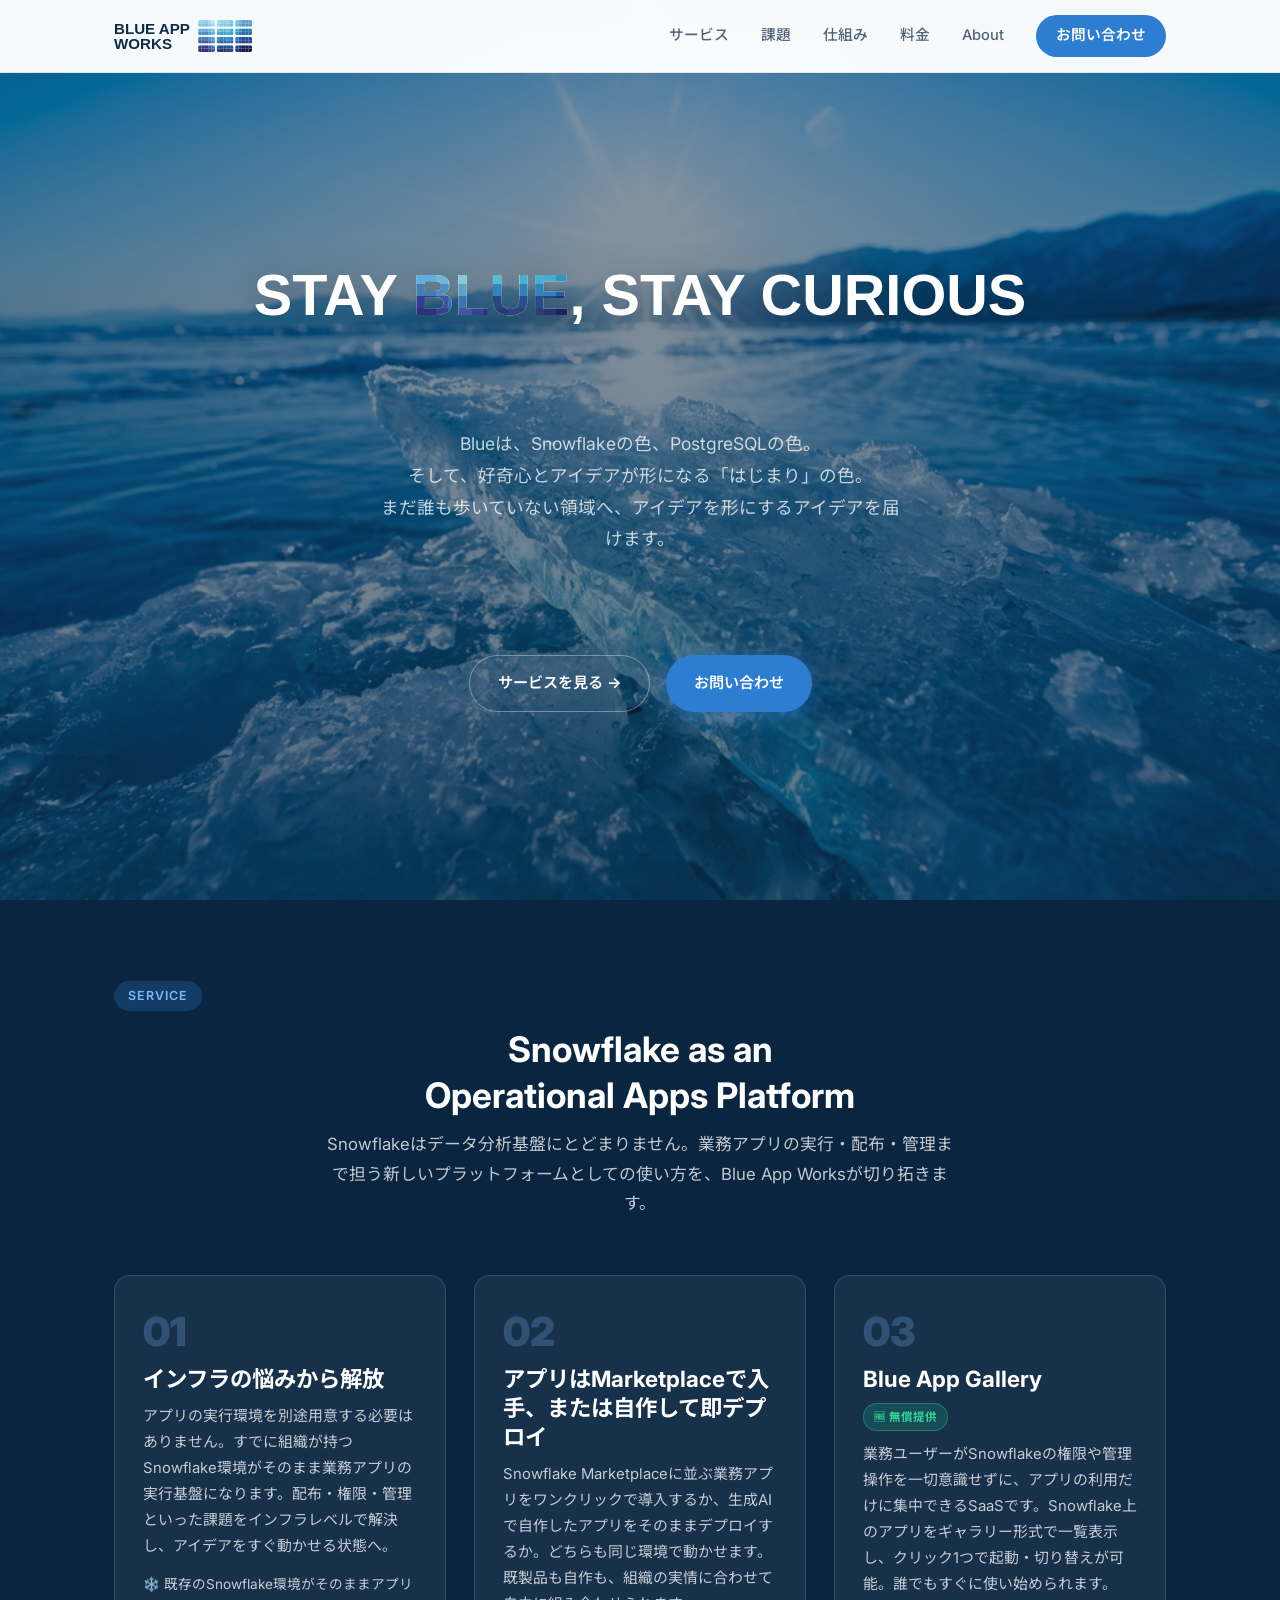
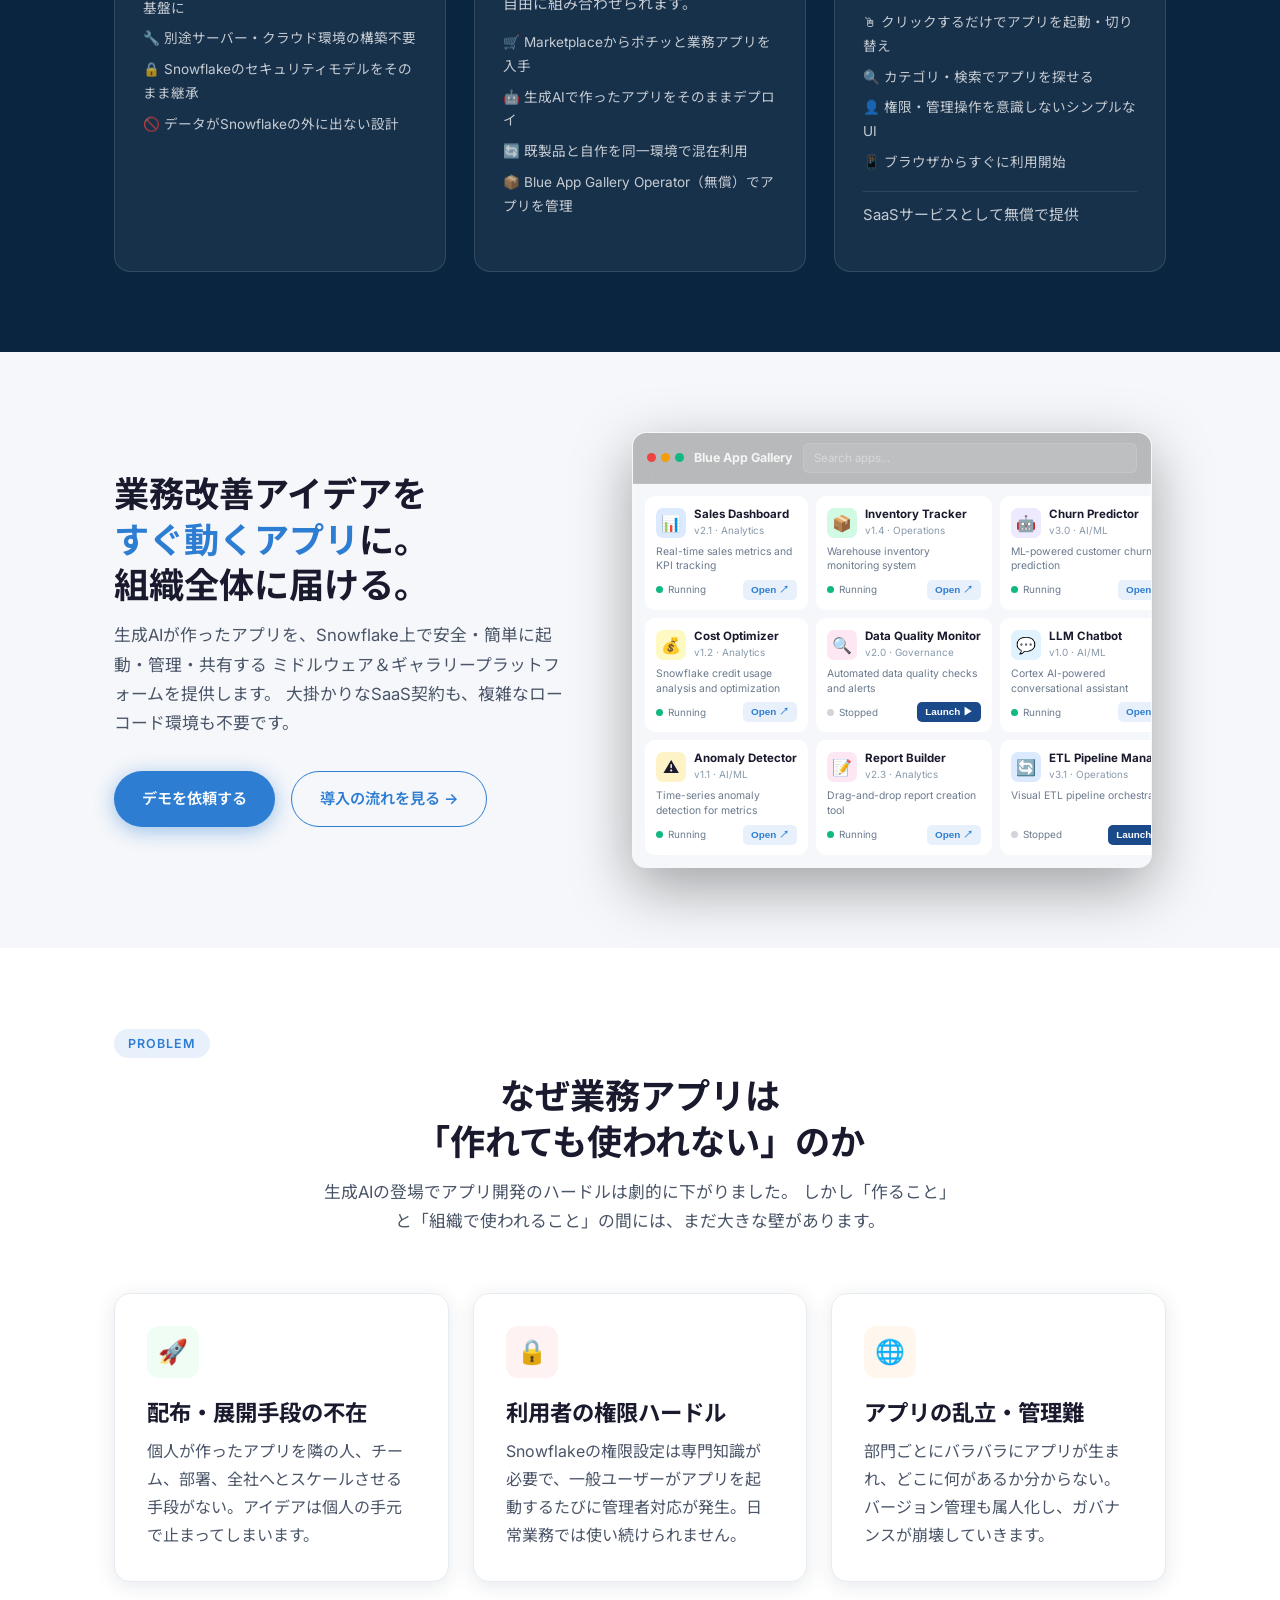
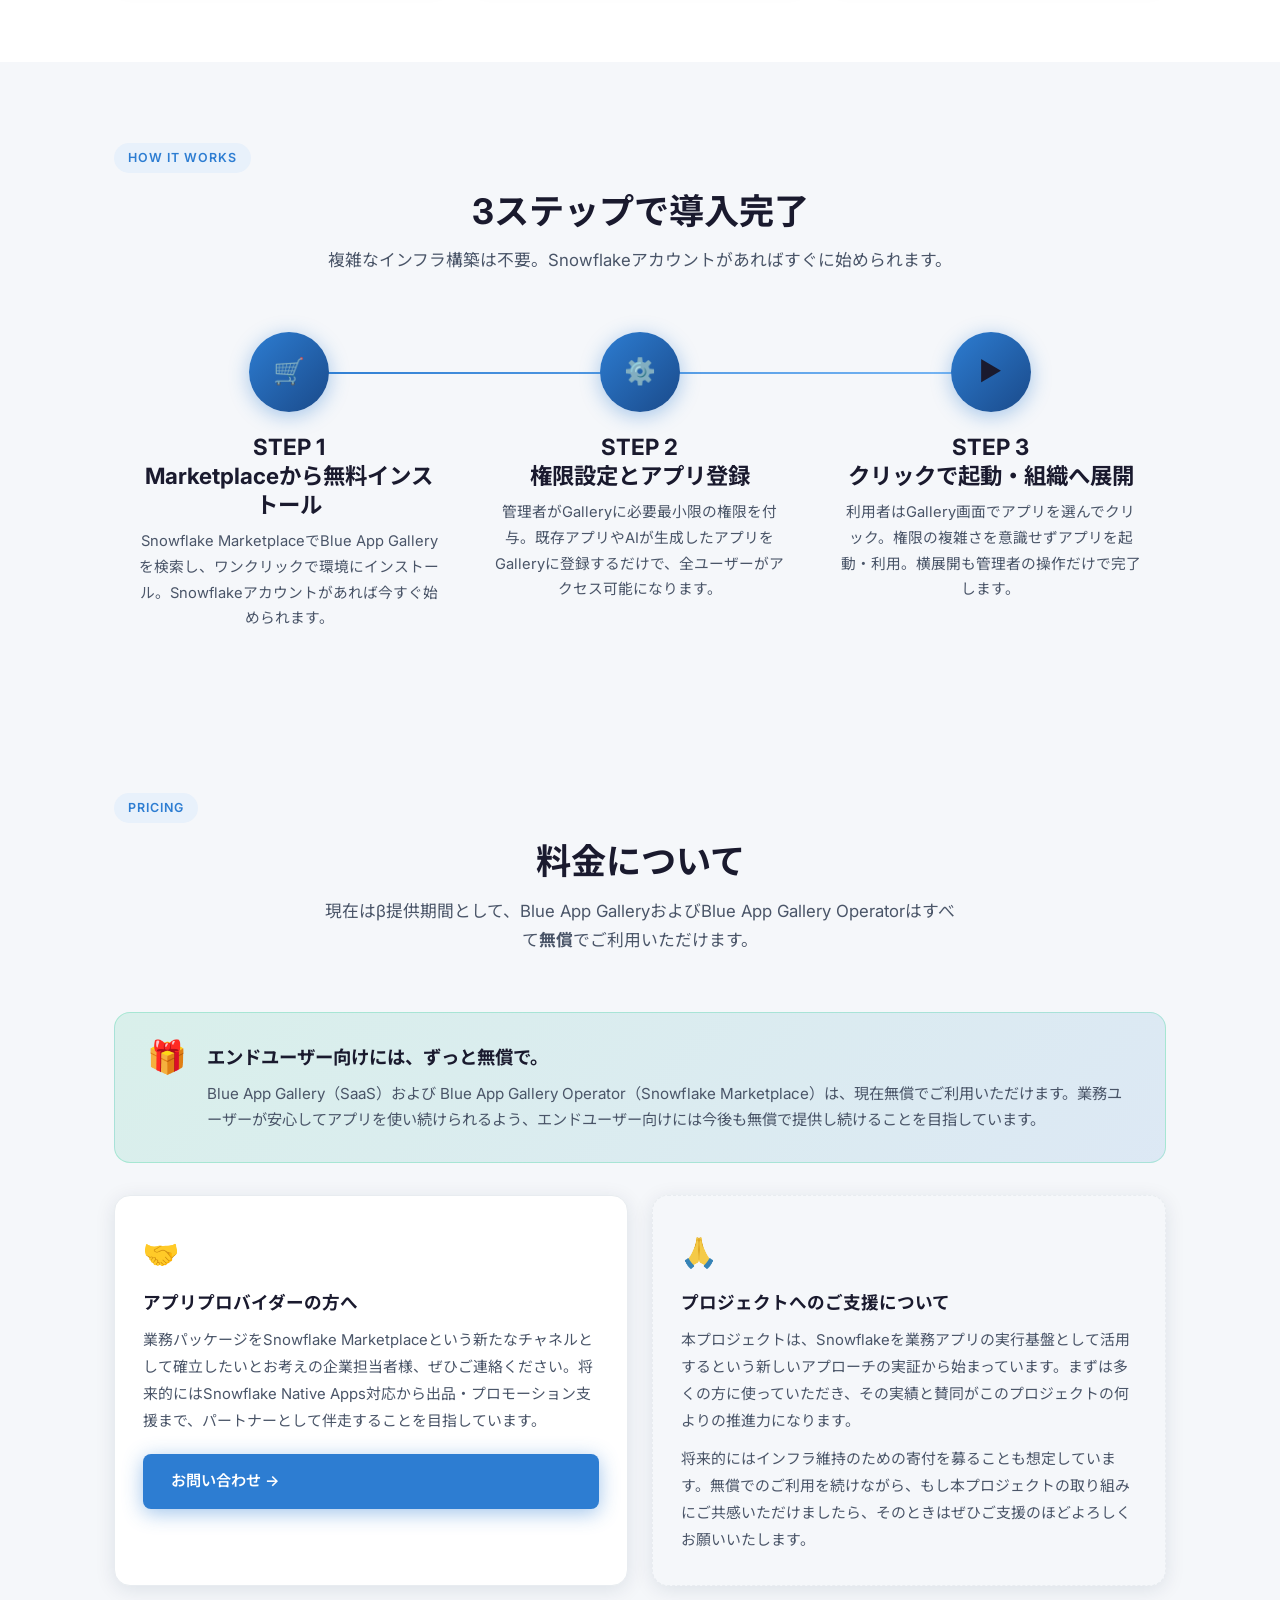
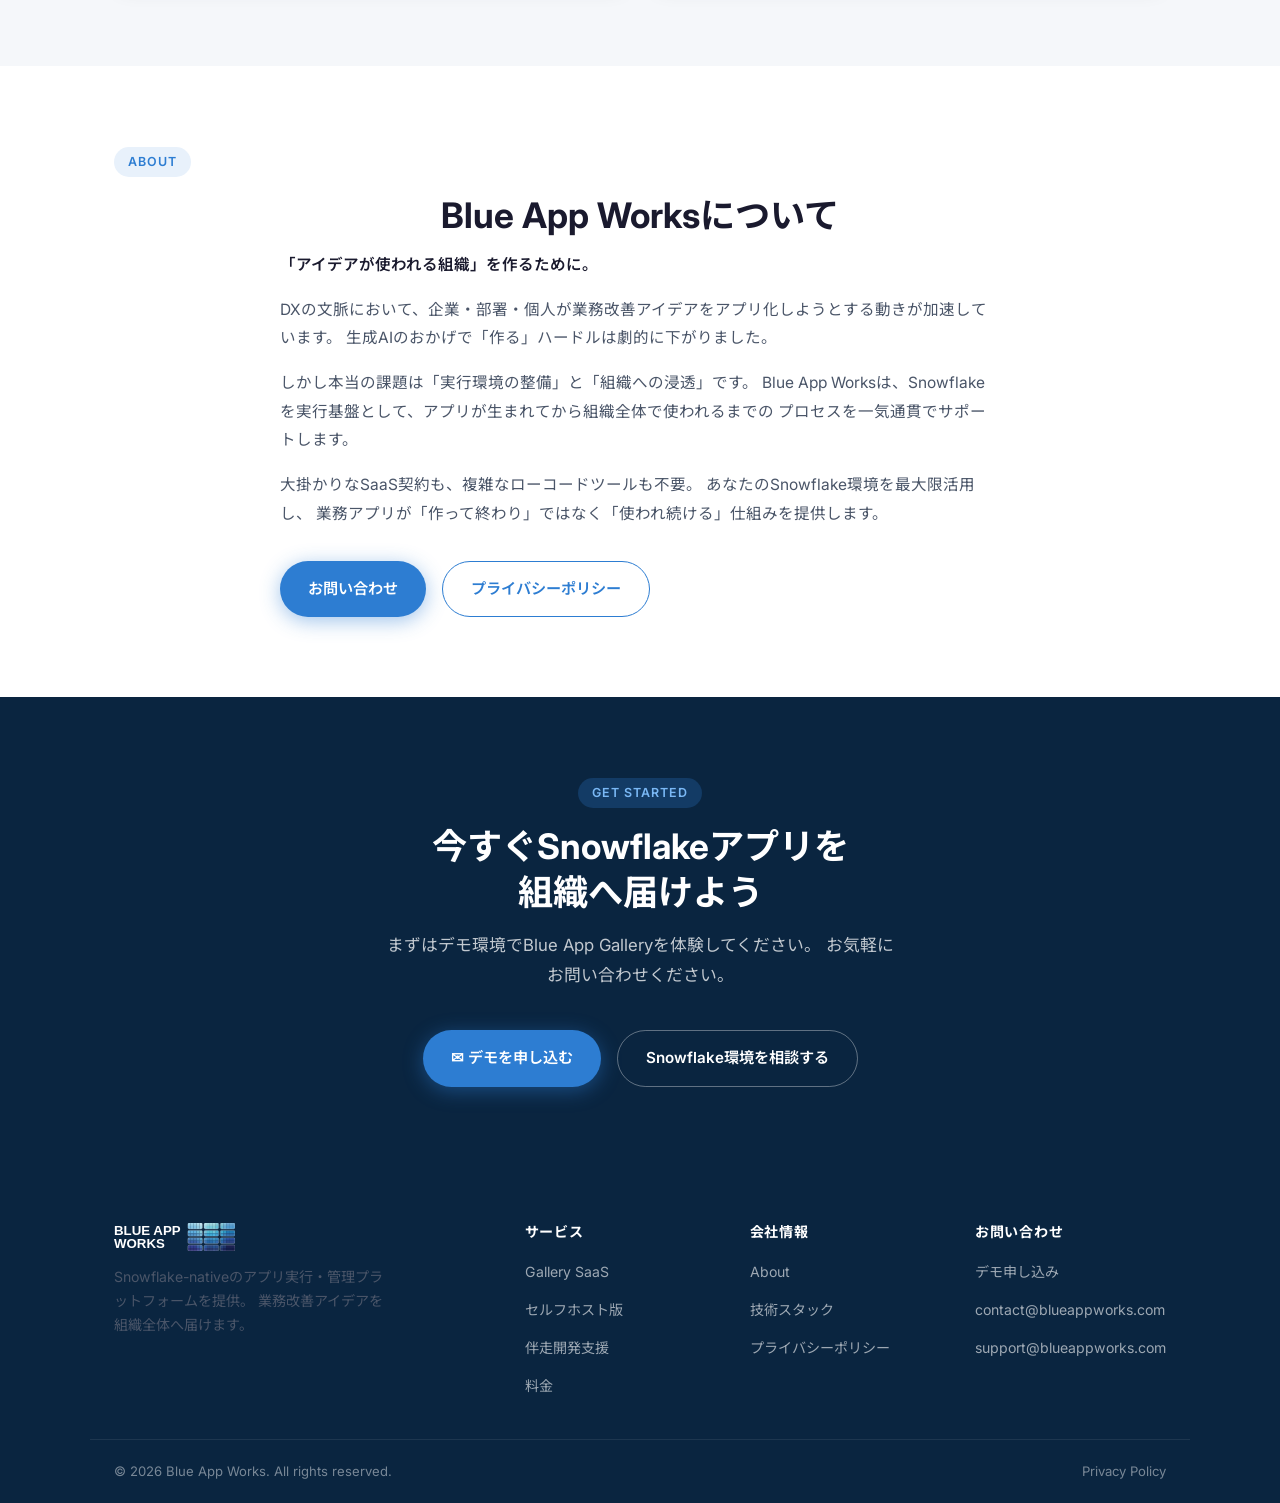
==== index.html @ 48728ff1 "Update hero description copy Co-Authored-By: Claude Opus 4.6 (1M context) <noreply@anthropic.com>" ====
<!DOCTYPE html>
<html lang="ja">
<head>
  <meta charset="UTF-8" />
  <meta name="viewport" content="width=device-width, initial-scale=1.0" />
  <title>Blue App Works</title>
  <meta name="description" content="Blue App Works provides middleware and gallery solutions for Snowflake-native business applications — turning workflow ideas into running apps at any organizational scale." />
  <link rel="preconnect" href="https://fonts.googleapis.com" />
  <link rel="preconnect" href="https://fonts.gstatic.com" crossorigin />
  <link href="https://fonts.googleapis.com/css2?family=Inter:wght@300;400;500;600;700;800;900&family=Noto+Sans+JP:wght@400;500;700&display=swap" rel="stylesheet" />
  <link rel="stylesheet" href="css/style.css" />
  <link rel="icon" href="images/icon.svg" type="image/svg+xml" />
</head>
<body>

<!-- ========== HEADER ========== -->
<header id="site-header">
  <div class="nav-inner">
    <a href="index.html" class="nav-logo">
      <img src="images/logo.svg" alt="Blue App Works" class="nav-logo-img" />
    </a>
    <nav class="nav-links" id="nav-links">
      <a href="#service">サービス</a>
      <a href="#problem">課題</a>
      <a href="#how">仕組み</a>
      <a href="#pricing">料金</a>
      <a href="#about">About</a>
      <a href="contact.html" class="nav-cta">お問い合わせ</a>
    </nav>
    <div class="hamburger" id="hamburger" aria-label="メニュー" role="button" tabindex="0">
      <span></span><span></span><span></span>
    </div>
  </div>
</header>

<!-- ========== HERO ========== -->
<section class="hero" id="top">
  <div class="hero-bg"></div>
  <div class="hero-inner hero-inner--brand">
    <img src="images/stayblue-staycurious-white.svg" alt="Stay Blue, Stay Curious" class="hero-catchphrase" />
    <p class="hero-desc hero-desc--brand">
      Blueは、Snowflakeの色、PostgreSQLの色。<br>
      そして、好奇心とアイデアが形になる「はじまり」の色。<br>
      まだ誰も歩いていない領域へ、アイデアを形にするアイデアを届けます。
    </p>
    <div class="hero-actions" style="justify-content:center">
      <a href="#service" class="btn btn-outline">
        サービスを見る →
      </a>
      <a href="contact.html" class="btn btn-primary">
        お問い合わせ
      </a>
    </div>
  </div>
</section>

<!-- ========== SERVICE ========== -->
<section class="section section-dark" id="service">
  <div class="container">
    <div class="badge">Service</div>
    <h2 class="section-title" style="color:#fff">Snowflake as an<br>Operational Apps Platform</h2>
    <p class="section-sub">
      Snowflakeはデータ分析基盤にとどまりません。業務アプリの実行・配布・管理まで担う新しいプラットフォームとしての使い方を、Blue App Worksが切り拓きます。
    </p>
    <div class="solution-grid">
      <!-- 01 Infrastructure -->
      <div class="solution-card">
        <div class="solution-num">01</div>
        <h3>インフラの悩みから解放</h3>
        <p style="margin-bottom:14px">
          アプリの実行環境を別途用意する必要はありません。すでに組織が持つSnowflake環境がそのまま業務アプリの実行基盤になります。配布・権限・管理といった課題をインフラレベルで解決し、アイデアをすぐ動かせる状態へ。
        </p>
        <ul class="sol-list">
          <li>❄️ 既存のSnowflake環境がそのままアプリ基盤に</li>
          <li>🔧 別途サーバー・クラウド環境の構築不要</li>
          <li>🔒 Snowflakeのセキュリティモデルをそのまま継承</li>
          <li>🚫 データがSnowflakeの外に出ない設計</li>
        </ul>
      </div>
      <!-- 02 Marketplace -->
      <div class="solution-card">
        <div class="solution-num">02</div>
        <h3>アプリはMarketplaceで入手、または自作して即デプロイ</h3>
        <p style="margin-bottom:14px">
          Snowflake Marketplaceに並ぶ業務アプリをワンクリックで導入するか、生成AIで自作したアプリをそのままデプロイするか。どちらも同じ環境で動かせます。既製品も自作も、組織の実情に合わせて自由に組み合わせられます。
        </p>
        <ul class="sol-list">
          <li>🛒 Marketplaceからポチッと業務アプリを入手</li>
          <li>🤖 生成AIで作ったアプリをそのままデプロイ</li>
          <li>🔄 既製品と自作を同一環境で混在利用</li>
          <li>📦 Blue App Gallery Operator（無償）でアプリを管理</li>
        </ul>
      </div>
      <!-- 03 Gallery -->
      <div class="solution-card">
        <div class="solution-num">03</div>
        <h3>Blue App Gallery</h3>
        <p style="margin-bottom:14px">
          <span class="sol-free-badge">🆓 無償提供</span><br>業務ユーザーがSnowflakeの権限や管理操作を一切意識せずに、アプリの利用だけに集中できるSaaSです。Snowflake上のアプリをギャラリー形式で一覧表示し、クリック1つで起動・切り替えが可能。誰でもすぐに使い始められます。
        </p>
        <ul class="sol-list">
          <li>🖱 クリックするだけでアプリを起動・切り替え</li>
          <li>🔍 カテゴリ・検索でアプリを探せる</li>
          <li>👤 権限・管理操作を意識しないシンプルなUI</li>
          <li>📱 ブラウザからすぐに利用開始</li>
        </ul>
        <p class="sol-price">SaaSサービスとして無償で提供</p>
      </div>
    </div>
  </div>
</section>

<!-- ========== GALLERY SHOWCASE ========== -->
<section class="section section-alt" id="gallery-showcase">
  <div class="container">
    <div class="showcase-inner">
      <div class="showcase-text">
        <h2 class="section-title" style="text-align:left">
          <span class="hero-line">業務改善アイデアを</span>
          <span class="hero-line"><span style="color:var(--blue-accent)">すぐ動くアプリ</span>に。</span>
          <span class="hero-line">組織全体に届ける。</span>
        </h2>
        <p class="section-sub" style="text-align:left;margin:0 0 32px">
          生成AIが作ったアプリを、Snowflake上で安全・簡単に起動・管理・共有する
          ミドルウェア＆ギャラリープラットフォームを提供します。
          大掛かりなSaaS契約も、複雑なローコード環境も不要です。
        </p>
        <div class="hero-actions">
          <a href="contact.html" class="btn btn-primary">
            デモを依頼する
          </a>
          <a href="#how" class="btn btn-outline" style="color:var(--blue-accent);border-color:var(--blue-accent)">
            導入の流れを見る →
          </a>
        </div>
      </div>
      <div class="showcase-visual">
        <div class="gallery-mockup">
          <div class="gallery-mockup-bar">
            <div class="gmb-dots">
              <span style="background:#ef4444"></span>
              <span style="background:#f59e0b"></span>
              <span style="background:#10b981"></span>
            </div>
            <div class="gmb-title">Blue App Gallery</div>
            <div class="gmb-search">Search apps...</div>
          </div>
          <div class="gallery-grid">
            <div class="gc" data-status="running">
              <div class="gc-header"><div class="gc-icon" style="background:#dbeafe">📊</div><div class="gc-meta"><div class="gc-name">Sales Dashboard</div><div class="gc-ver">v2.1 · Analytics</div></div></div>
              <div class="gc-desc">Real-time sales metrics and KPI tracking</div>
              <div class="gc-footer"><span class="gc-dot running"></span><span class="gc-status">Running</span><button class="gc-btn open">Open ↗</button></div>
            </div>
            <div class="gc" data-status="running">
              <div class="gc-header"><div class="gc-icon" style="background:#d1fae5">📦</div><div class="gc-meta"><div class="gc-name">Inventory Tracker</div><div class="gc-ver">v1.4 · Operations</div></div></div>
              <div class="gc-desc">Warehouse inventory monitoring system</div>
              <div class="gc-footer"><span class="gc-dot running"></span><span class="gc-status">Running</span><button class="gc-btn open">Open ↗</button></div>
            </div>
            <div class="gc" data-status="running">
              <div class="gc-header"><div class="gc-icon" style="background:#ede9fe">🤖</div><div class="gc-meta"><div class="gc-name">Churn Predictor</div><div class="gc-ver">v3.0 · AI/ML</div></div></div>
              <div class="gc-desc">ML-powered customer churn prediction</div>
              <div class="gc-footer"><span class="gc-dot running"></span><span class="gc-status">Running</span><button class="gc-btn open">Open ↗</button></div>
            </div>
            <div class="gc" data-status="running">
              <div class="gc-header"><div class="gc-icon" style="background:#fef9c3">💰</div><div class="gc-meta"><div class="gc-name">Cost Optimizer</div><div class="gc-ver">v1.2 · Analytics</div></div></div>
              <div class="gc-desc">Snowflake credit usage analysis and optimization</div>
              <div class="gc-footer"><span class="gc-dot running"></span><span class="gc-status">Running</span><button class="gc-btn open">Open ↗</button></div>
            </div>
            <div class="gc" data-status="stopped">
              <div class="gc-header"><div class="gc-icon" style="background:#fce7f3">🔍</div><div class="gc-meta"><div class="gc-name">Data Quality Monitor</div><div class="gc-ver">v2.0 · Governance</div></div></div>
              <div class="gc-desc">Automated data quality checks and alerts</div>
              <div class="gc-footer"><span class="gc-dot stopped"></span><span class="gc-status">Stopped</span><button class="gc-btn launch">Launch ▶</button></div>
            </div>
            <div class="gc" data-status="running">
              <div class="gc-header"><div class="gc-icon" style="background:#e0f2fe">💬</div><div class="gc-meta"><div class="gc-name">LLM Chatbot</div><div class="gc-ver">v1.0 · AI/ML</div></div></div>
              <div class="gc-desc">Cortex AI-powered conversational assistant</div>
              <div class="gc-footer"><span class="gc-dot running"></span><span class="gc-status">Running</span><button class="gc-btn open">Open ↗</button></div>
            </div>
            <div class="gc" data-status="running">
              <div class="gc-header"><div class="gc-icon" style="background:#fef3c7">⚠️</div><div class="gc-meta"><div class="gc-name">Anomaly Detector</div><div class="gc-ver">v1.1 · AI/ML</div></div></div>
              <div class="gc-desc">Time-series anomaly detection for metrics</div>
              <div class="gc-footer"><span class="gc-dot running"></span><span class="gc-status">Running</span><button class="gc-btn open">Open ↗</button></div>
            </div>
            <div class="gc" data-status="running">
              <div class="gc-header"><div class="gc-icon" style="background:#fce7f3">📝</div><div class="gc-meta"><div class="gc-name">Report Builder</div><div class="gc-ver">v2.3 · Analytics</div></div></div>
              <div class="gc-desc">Drag-and-drop report creation tool</div>
              <div class="gc-footer"><span class="gc-dot running"></span><span class="gc-status">Running</span><button class="gc-btn open">Open ↗</button></div>
            </div>
            <div class="gc" data-status="stopped">
              <div class="gc-header"><div class="gc-icon" style="background:#dbeafe">🔄</div><div class="gc-meta"><div class="gc-name">ETL Pipeline Manager</div><div class="gc-ver">v3.1 · Operations</div></div></div>
              <div class="gc-desc">Visual ETL pipeline orchestration</div>
              <div class="gc-footer"><span class="gc-dot stopped"></span><span class="gc-status">Stopped</span><button class="gc-btn launch">Launch ▶</button></div>
            </div>
          </div>
        </div>
      </div>
    </div>
  </div>
</section>

<!-- ========== PROBLEM ========== -->
<section class="section" id="problem">
  <div class="container">
    <div class="badge">Problem</div>
    <h2 class="section-title">なぜ業務アプリは<br>「作れても使われない」のか</h2>
    <p class="section-sub">
      生成AIの登場でアプリ開発のハードルは劇的に下がりました。
      しかし「作ること」と「組織で使われること」の間には、まだ大きな壁があります。
    </p>
    <div class="problem-grid">
      <div class="problem-card">
        <div class="problem-icon" style="background:#f0fdf4">🚀</div>
        <h3>配布・展開手段の不在</h3>
        <p>個人が作ったアプリを隣の人、チーム、部署、全社へとスケールさせる手段がない。アイデアは個人の手元で止まってしまいます。</p>
      </div>
      <div class="problem-card">
        <div class="problem-icon" style="background:#fef2f2">🔒</div>
        <h3>利用者の権限ハードル</h3>
        <p>Snowflakeの権限設定は専門知識が必要で、一般ユーザーがアプリを起動するたびに管理者対応が発生。日常業務では使い続けられません。</p>
      </div>
      <div class="problem-card">
        <div class="problem-icon" style="background:#fff7ed">🌐</div>
        <h3>アプリの乱立・管理難</h3>
        <p>部門ごとにバラバラにアプリが生まれ、どこに何があるか分からない。バージョン管理も属人化し、ガバナンスが崩壊していきます。</p>
      </div>
    </div>
  </div>
</section>

<!-- ========== HOW IT WORKS ========== -->
<section class="section section-alt" id="how">
  <div class="container">
    <div class="badge">How It Works</div>
    <h2 class="section-title">3ステップで導入完了</h2>
    <p class="section-sub">
      複雑なインフラ構築は不要。Snowflakeアカウントがあればすぐに始められます。
    </p>
    <div class="steps">
      <div class="step">
        <div class="step-circle">🛒</div>
        <h3>STEP 1<br>Marketplaceから無料インストール</h3>
        <p>Snowflake MarketplaceでBlue App Galleryを検索し、ワンクリックで環境にインストール。Snowflakeアカウントがあれば今すぐ始められます。</p>
      </div>
      <div class="step">
        <div class="step-circle">⚙️</div>
        <h3>STEP 2<br>権限設定とアプリ登録</h3>
        <p>管理者がGalleryに必要最小限の権限を付与。既存アプリやAIが生成したアプリをGalleryに登録するだけで、全ユーザーがアクセス可能になります。</p>
      </div>
      <div class="step">
        <div class="step-circle">▶️</div>
        <h3>STEP 3<br>クリックで起動・組織へ展開</h3>
        <p>利用者はGallery画面でアプリを選んでクリック。権限の複雑さを意識せずアプリを起動・利用。横展開も管理者の操作だけで完了します。</p>
      </div>
    </div>
  </div>
</section>



<!-- ========== PRICING ========== -->
<section class="section section-alt" id="pricing">
  <div class="container">
    <div class="badge">Pricing</div>
    <h2 class="section-title">料金について</h2>
    <p class="section-sub">
      現在はβ提供期間として、Blue App GalleryおよびBlue App Gallery Operatorはすべて<strong>無償</strong>でご利用いただけます。
    </p>

    <!-- Free banner -->
    <div class="pricing-free-banner">
      <div class="pfb-icon">🎁</div>
      <div class="pfb-body">
        <div class="pfb-title">エンドユーザー向けには、ずっと無償で。</div>
        <p class="pfb-desc">Blue App Gallery（SaaS）および Blue App Gallery Operator（Snowflake Marketplace）は、現在無償でご利用いただけます。業務ユーザーが安心してアプリを使い続けられるよう、エンドユーザー向けには今後も無償で提供し続けることを目指しています。</p>
      </div>
    </div>

    <!-- Revenue model note -->
    <div class="pricing-model-grid">
      <div class="pricing-model-card">
        <div class="pmcard-icon">🤝</div>
        <h3>アプリプロバイダーの方へ</h3>
        <p>
          業務パッケージをSnowflake Marketplaceという新たなチャネルとして確立したいとお考えの企業担当者様、ぜひご連絡ください。将来的にはSnowflake Native Apps対応から出品・プロモーション支援まで、パートナーとして伴走することを目指しています。
        </p>
        <a href="contact.html?type=marketplace" class="btn btn-primary" style="margin-top:20px;border-radius:var(--radius)">お問い合わせ →</a>
      </div>
      <div class="pricing-model-card pricing-model-card--support">
        <div class="pmcard-icon">🙏</div>
        <h3>プロジェクトへのご支援について</h3>
        <p>
          本プロジェクトは、Snowflakeを業務アプリの実行基盤として活用するという新しいアプローチの実証から始まっています。まずは多くの方に使っていただき、その実績と賛同がこのプロジェクトの何よりの推進力になります。
        </p>
        <p style="margin-top:12px">
          将来的にはインフラ維持のための寄付を募ることも想定しています。無償でのご利用を続けながら、もし本プロジェクトの取り組みにご共感いただけましたら、そのときはぜひご支援のほどよろしくお願いいたします。
        </p>
      </div>
    </div>
  </div>
</section>

<!-- ========== ABOUT ========== -->
<section class="section" id="about">
  <div class="container">
    <div class="badge">About</div>
    <h2 class="section-title">Blue App Worksについて</h2>
    <div class="about-single">
      <p class="about-lead">
        「アイデアが使われる組織」を作るために。
      </p>
      <p>
        DXの文脈において、企業・部署・個人が業務改善アイデアをアプリ化しようとする動きが加速しています。
        生成AIのおかげで「作る」ハードルは劇的に下がりました。
      </p>
      <p>
        しかし本当の課題は「実行環境の整備」と「組織への浸透」です。
        Blue App Worksは、Snowflakeを実行基盤として、アプリが生まれてから組織全体で使われるまでの
        プロセスを一気通貫でサポートします。
      </p>
      <p>
        大掛かりなSaaS契約も、複雑なローコードツールも不要。
        あなたのSnowflake環境を最大限活用し、
        業務アプリが「作って終わり」ではなく「使われ続ける」仕組みを提供します。
      </p>
      <div style="margin-top:32px;display:flex;gap:16px;flex-wrap:wrap">
        <a href="contact.html" class="btn btn-primary">お問い合わせ</a>
        <a href="privacy.html" class="btn btn-outline" style="color:var(--blue-accent);border-color:var(--blue-accent)">プライバシーポリシー</a>
      </div>
    </div>
  </div>
</section>

<!-- ========== CTA ========== -->
<section class="section section-dark" style="text-align:center">
  <div class="container">
    <div class="badge">Get Started</div>
    <h2 style="color:#fff;margin-bottom:16px">今すぐSnowflakeアプリを<br>組織へ届けよう</h2>
    <p style="max-width:520px;margin:0 auto 40px;font-size:1.05rem">
      まずはデモ環境でBlue App Galleryを体験してください。
      お気軽にお問い合わせください。
    </p>
    <div style="display:flex;gap:16px;justify-content:center;flex-wrap:wrap">
      <a href="contact.html" class="btn btn-primary">✉ デモを申し込む</a>
      <a href="contact.html?type=snowflake" class="btn btn-outline">Snowflake環境を相談する</a>
    </div>
  </div>
</section>

<!-- ========== FOOTER ========== -->
<footer>
  <div class="footer-top">
    <div class="footer-brand">
      <div class="footer-logo">
        <img src="images/logo-white.svg" alt="Blue App Works" />
      </div>
      <p class="footer-desc">
        Snowflake-nativeのアプリ実行・管理プラットフォームを提供。
        業務改善アイデアを組織全体へ届けます。
      </p>
    </div>
    <div class="footer-col">
      <h4>サービス</h4>
      <ul>
        <li><a href="#service">Gallery SaaS</a></li>
        <li><a href="#service">セルフホスト版</a></li>
        <li><a href="#service">伴走開発支援</a></li>
        <li><a href="#pricing">料金</a></li>
      </ul>
    </div>
    <div class="footer-col">
      <h4>会社情報</h4>
      <ul>
        <li><a href="#about">About</a></li>
        <li><a href="#tech">技術スタック</a></li>
        <li><a href="privacy.html">プライバシーポリシー</a></li>
      </ul>
    </div>
    <div class="footer-col">
      <h4>お問い合わせ</h4>
      <ul>
        <li><a href="contact.html">デモ申し込み</a></li>
        <li><a href="mailto:contact@blueappworks.com">contact@blueappworks.com</a></li>
        <li><a href="mailto:support@blueappworks.com">support@blueappworks.com</a></li>
      </ul>
    </div>
  </div>
  <div class="footer-bottom">
    <span>© 2026 Blue App Works. All rights reserved.</span>
    <a href="privacy.html" style="color:rgba(255,255,255,0.45);font-size:0.82rem">Privacy Policy</a>
  </div>
</footer>

<script>
  // hamburger menu
  const hamburger = document.getElementById('hamburger');
  const navLinks  = document.getElementById('nav-links');
  hamburger.addEventListener('click', () => {
    navLinks.classList.toggle('open');
  });
  hamburger.addEventListener('keydown', (e) => {
    if (e.key === 'Enter' || e.key === ' ') navLinks.classList.toggle('open');
  });

  // header scroll effect
  const header = document.getElementById('site-header');
  window.addEventListener('scroll', () => {
    header.style.background = window.scrollY > 40
      ? 'rgba(255,255,255,0.98)'
      : 'rgba(255,255,255,0.97)';
  });

  // smooth reveal on scroll
  const observer = new IntersectionObserver((entries) => {
    entries.forEach(e => {
      if (e.isIntersecting) {
        e.target.style.opacity = '1';
        e.target.style.transform = 'translateY(0)';
      }
    });
  }, { threshold: 0.12 });
  document.querySelectorAll('.problem-card, .solution-card, .step, .tech-pill, .pricing-card').forEach(el => {
    el.style.opacity = '0';
    el.style.transform = 'translateY(24px)';
    el.style.transition = 'opacity 0.5s ease, transform 0.5s ease';
    observer.observe(el);
  });
</script>
</body>
</html>
---- css/style.css ----
/* ========================================
   Blue App Works - Corporate Site
   style.css
   ======================================== */

/* --- Variables --- */
:root {
  --blue-dark:    #0a2540;
  --blue-mid:     #1a4a8a;
  --blue-accent:  #2d7dd2;
  --blue-light:   #e8f1fb;
  --white:        #ffffff;
  --gray-100:     #f5f7fa;
  --gray-200:     #e8ecf0;
  --gray-600:     #6b7a8d;
  --gray-800:     #2c3e50;
  --text-main:    #1a1a2e;
  --text-sub:     #4a5568;
  --radius:       8px;
  --radius-lg:    16px;
  --shadow:       0 4px 20px rgba(10,37,64,0.10);
  --shadow-lg:    0 8px 40px rgba(10,37,64,0.16);
  --transition:   0.25s ease;
  --max-w:        1100px;
  --font-main:    'Inter', 'Noto Sans JP', sans-serif;
}

/* --- Reset --- */
*, *::before, *::after { box-sizing: border-box; margin: 0; padding: 0; }
html { scroll-behavior: smooth; font-size: 16px; }
body {
  font-family: var(--font-main);
  color: var(--text-main);
  background: var(--white);
  line-height: 1.75;
  -webkit-font-smoothing: antialiased;
}
img { max-width: 100%; display: block; }
a { color: var(--blue-accent); text-decoration: none; transition: color var(--transition); }
a:hover { color: var(--blue-mid); }
ul { list-style: none; }

/* --- Typography --- */
h1, h2, h3, h4 { line-height: 1.3; font-weight: 700; }
h1 { font-size: clamp(2rem, 5vw, 3.2rem); }
h2 { font-size: clamp(1.5rem, 3.5vw, 2.2rem); }
h3 { font-size: clamp(1.1rem, 2.5vw, 1.4rem); }
p  { color: var(--text-sub); }

/* --- Utility --- */
.container {
  max-width: var(--max-w);
  margin: 0 auto;
  padding: 0 24px;
}
.section { padding: 80px 0; }
.section-alt { background: var(--gray-100); }

/* Gallery Showcase */
.showcase-inner {
  display: flex;
  align-items: center;
  gap: 48px;
}
.showcase-text {
  flex: 1;
}
.showcase-text .hero-line {
  display: block;
  white-space: nowrap;
}
.showcase-visual {
  flex: 1.2;
  display: flex;
  justify-content: center;
}
@media (max-width: 900px) {
  .showcase-inner { flex-direction: column; }
  .showcase-visual { width: 100%; }
}
.section-dark { background: var(--blue-dark); color: var(--white); }
.section-dark p { color: rgba(255,255,255,0.75); }
.section-title {
  text-align: center;
  margin-bottom: 12px;
}
.section-sub {
  text-align: center;
  max-width: 640px;
  margin: 0 auto 56px;
  font-size: 1.05rem;
}
.badge {
  display: inline-block;
  background: var(--blue-light);
  color: var(--blue-accent);
  border-radius: 100px;
  font-size: 0.78rem;
  font-weight: 600;
  letter-spacing: 0.08em;
  text-transform: uppercase;
  padding: 4px 14px;
  margin-bottom: 16px;
}
.section-dark .badge { background: rgba(45,125,210,0.25); color: #7ab8f5; }

/* ----------------------------------------
   HEADER / NAV
---------------------------------------- */
header {
  position: fixed;
  top: 0; left: 0; right: 0;
  z-index: 100;
  background: rgba(255,255,255,0.97);
  backdrop-filter: blur(12px);
  -webkit-backdrop-filter: blur(12px);
  border-bottom: 1px solid rgba(0,0,0,0.08);
  transition: background var(--transition);
}
.nav-inner {
  display: flex;
  align-items: center;
  justify-content: space-between;
  height: 72px;
  max-width: var(--max-w);
  margin: 0 auto;
  padding: 0 24px;
}
.nav-logo {
  display: flex;
  align-items: center;
  gap: 10px;
  font-weight: 700;
  font-size: 1.15rem;
  color: var(--white);
  text-decoration: none;
}
.nav-logo-mark {
  width: 36px; height: 36px;
  background: linear-gradient(135deg, var(--blue-accent), #7ab8f5);
  border-radius: 8px;
  display: flex; align-items: center; justify-content: center;
  font-weight: 900; color: #fff; font-size: 1rem;
}
.nav-links {
  display: flex;
  gap: 32px;
  align-items: center;
}
.nav-links a {
  color: rgba(10,37,64,0.7);
  font-size: 0.92rem;
  font-weight: 500;
  transition: color var(--transition);
}
.nav-links a:hover { color: var(--blue-dark); }
.nav-cta {
  background: var(--blue-accent);
  color: var(--white) !important;
  padding: 8px 20px;
  border-radius: 100px;
  font-weight: 600 !important;
  transition: background var(--transition), transform var(--transition) !important;
}
.nav-cta:hover { background: #1a67c0 !important; transform: translateY(-1px); }

/* hamburger */
.hamburger {
  display: none;
  flex-direction: column;
  gap: 5px;
  cursor: pointer;
  padding: 4px;
}
.hamburger span {
  display: block;
  width: 24px; height: 2px;
  background: var(--blue-dark);
  border-radius: 2px;
  transition: var(--transition);
}

/* ----------------------------------------
   HERO
---------------------------------------- */
.hero {
  min-height: 100vh;
  display: flex;
  align-items: center;
  background: url('../images/stayblue1.png') center/cover no-repeat;
  position: relative;
  overflow: hidden;
  padding-top: 72px;
}
.hero-bg {
  position: absolute; inset: 0;
  background: linear-gradient(180deg, rgba(10,37,64,0.45) 0%, rgba(10,37,64,0.65) 100%);
  pointer-events: none;
}
/* grid dots */
.hero::before {
  content: '';
  position: absolute; inset: 0;
  background: none;
  pointer-events: none;
}
.hero-inner {
  max-width: var(--max-w);
  margin: 0 auto;
  padding: 80px 24px;
  display: flex;
  align-items: center;
  gap: 60px;
  position: relative;
  z-index: 1;
}
.hero-text { flex: 1; }
.hero-eyebrow {
  display: inline-flex;
  align-items: center;
  gap: 8px;
  background: rgba(45,125,210,0.2);
  border: 1px solid rgba(45,125,210,0.4);
  color: #7ab8f5;
  border-radius: 100px;
  font-size: 0.82rem;
  font-weight: 600;
  letter-spacing: 0.06em;
  padding: 5px 16px;
  margin-bottom: 24px;
}
.hero-eyebrow::before {
  content: '';
  width: 6px; height: 6px;
  background: #7ab8f5;
  border-radius: 50%;
  animation: pulse 2s infinite;
}
@keyframes pulse {
  0%, 100% { opacity: 1; transform: scale(1); }
  50% { opacity: 0.5; transform: scale(1.4); }
}
.hero-title {
  color: var(--white);
  margin-bottom: 24px;
  font-size: clamp(1.6rem, 4.5vw, 3.2rem);
}
.hero-title > span.hero-line {
  display: block;
  white-space: nowrap;
}
.hero-title span span,
.hero-title .hero-line > span { color: #7ab8f5; }
.hero-inner--brand {
  text-align: center;
  display: flex;
  flex-direction: column;
  align-items: center;
}
.hero-title--brand {
  font-size: clamp(2rem, 6vw, 4rem);
  font-weight: 800;
  letter-spacing: 0.04em;
  text-shadow: 0 2px 20px rgba(0,0,0,0.3);
}
.hero-blue {
  color: #7ab8f5;
}
.hero-catchphrase {
  width: clamp(480px, 75vw, 960px);
  height: auto;
  margin-bottom: 24px;
  filter: drop-shadow(0 2px 16px rgba(0,0,0,0.25));
}
.hero-desc--brand {
  text-align: center;
  max-width: 640px;
  font-size: clamp(0.95rem, 1.8vw, 1.15rem);
  line-height: 2;
  color: rgba(255,255,255,0.85);
}
.hero-desc {
  color: rgba(255,255,255,0.75);
  font-size: 1.1rem;
  max-width: 520px;
  margin-bottom: 40px;
  line-height: 1.8;
}
.hero-actions { display: flex; gap: 16px; flex-wrap: wrap; }
.btn {
  display: inline-flex;
  align-items: center;
  gap: 8px;
  padding: 14px 28px;
  border-radius: 100px;
  font-weight: 600;
  font-size: 0.95rem;
  cursor: pointer;
  transition: transform var(--transition), box-shadow var(--transition), background var(--transition);
  border: none;
}
.btn:hover { transform: translateY(-2px); }
.btn-primary {
  background: var(--blue-accent);
  color: var(--white);
  box-shadow: 0 4px 20px rgba(45,125,210,0.45);
}
.btn-primary:hover { background: #1a67c0; box-shadow: 0 6px 28px rgba(45,125,210,0.55); color: #fff; }
.btn-outline {
  background: transparent;
  color: var(--white);
  border: 1.5px solid rgba(255,255,255,0.35);
}
.btn-outline:hover { background: rgba(255,255,255,0.08); color: #fff; }

/* hero visual - floating card */
.hero-visual { flex: 1; display: flex; justify-content: center; }
.hero-card {
  background: rgba(255,255,255,0.07);
  border: 1px solid rgba(255,255,255,0.13);
  border-radius: var(--radius-lg);
  padding: 28px;
  width: 100%;
  max-width: 380px;
  backdrop-filter: blur(16px);
  -webkit-backdrop-filter: blur(16px);
  animation: float 5s ease-in-out infinite;
}
@keyframes float {
  0%, 100% { transform: translateY(0); }
  50%       { transform: translateY(-12px); }
}
.hero-card-header {
  display: flex; align-items: center; gap: 8px;
  margin-bottom: 20px;
}
.hero-card-dot {
  width: 10px; height: 10px; border-radius: 50%;
}
.hero-card-title {
  color: rgba(255,255,255,0.9);
  font-size: 0.88rem; font-weight: 600;
}
.app-list { display: flex; flex-direction: column; gap: 10px; }
.app-item {
  display: flex; align-items: center; gap: 12px;
  background: rgba(255,255,255,0.06);
  border: 1px solid rgba(255,255,255,0.10);
  border-radius: 10px;
  padding: 10px 14px;
}
.app-icon {
  width: 36px; height: 36px;
  border-radius: 8px;
  display: flex; align-items: center; justify-content: center;
  font-size: 1.1rem;
  flex-shrink: 0;
}
.app-info { flex: 1; min-width: 0; }
.app-name {
  color: var(--white);
  font-size: 0.82rem; font-weight: 600;
  white-space: nowrap; overflow: hidden; text-overflow: ellipsis;
}
.app-stat {
  color: rgba(255,255,255,0.5);
  font-size: 0.72rem;
}
.app-badge {
  font-size: 0.7rem; font-weight: 600;
  padding: 2px 8px; border-radius: 100px;
}
.app-badge.active { background: rgba(52,211,153,0.2); color: #34d399; }
.app-badge.ready  { background: rgba(45,125,210,0.3); color: #7ab8f5; }

/* ----------------------------------------
   PROBLEM
---------------------------------------- */
.problem-grid {
  display: grid;
  grid-template-columns: repeat(3, 1fr);
  gap: 24px;
}
.problem-card {
  background: var(--white);
  border-radius: var(--radius-lg);
  padding: 32px;
  box-shadow: var(--shadow);
  border: 1px solid var(--gray-200);
  transition: box-shadow var(--transition), transform var(--transition);
}
.problem-card:hover {
  box-shadow: var(--shadow-lg);
  transform: translateY(-4px);
}
.problem-icon {
  width: 52px; height: 52px;
  border-radius: 12px;
  display: flex; align-items: center; justify-content: center;
  font-size: 1.5rem;
  margin-bottom: 20px;
}
.problem-card h3 { margin-bottom: 10px; color: var(--text-main); }

/* ----------------------------------------
   SERVICE / SOLUTION
---------------------------------------- */
.solution-grid {
  display: grid;
  grid-template-columns: repeat(3, 1fr);
  gap: 28px;
}
.solution-card {
  background: rgba(255,255,255,0.06);
  border: 1px solid rgba(255,255,255,0.12);
  border-radius: var(--radius-lg);
  padding: 36px 28px;
  transition: background var(--transition), border-color var(--transition);
}
.solution-card:hover {
  background: rgba(255,255,255,0.10);
  border-color: rgba(45,125,210,0.45);
}
.solution-num {
  font-size: 2.5rem; font-weight: 900;
  color: rgba(122,184,245,0.25);
  line-height: 1;
  margin-bottom: 12px;
}
.solution-card h3 { color: var(--white); margin-bottom: 10px; }
.solution-card p { font-size: 0.93rem; }

/* ----------------------------------------
   HOW IT WORKS
---------------------------------------- */
.steps {
  display: grid;
  grid-template-columns: repeat(3, 1fr);
  gap: 0;
  position: relative;
}
.steps::before {
  content: '';
  position: absolute;
  top: 40px; left: calc(100% / 6);
  width: calc(100% * 2 / 3);
  height: 2px;
  background: linear-gradient(90deg, var(--blue-accent), #7ab8f5);
  z-index: 0;
}
.step {
  text-align: center;
  padding: 0 24px;
  position: relative;
  z-index: 1;
}
.step-circle {
  width: 80px; height: 80px;
  border-radius: 50%;
  background: linear-gradient(135deg, var(--blue-accent), var(--blue-mid));
  box-shadow: 0 4px 20px rgba(45,125,210,0.4);
  display: flex; align-items: center; justify-content: center;
  font-size: 1.6rem;
  margin: 0 auto 20px;
}
.step h3 { margin-bottom: 10px; }
.step p { font-size: 0.92rem; }

/* ----------------------------------------
   TECH STACK
---------------------------------------- */
.tech-grid {
  display: flex;
  flex-wrap: wrap;
  gap: 16px;
  justify-content: center;
}
.tech-pill {
  display: flex; align-items: center; gap: 10px;
  background: var(--white);
  border: 1px solid var(--gray-200);
  border-radius: 100px;
  padding: 10px 22px;
  font-weight: 600; font-size: 0.9rem;
  color: var(--gray-800);
  box-shadow: var(--shadow);
  transition: box-shadow var(--transition), transform var(--transition);
}
.tech-pill:hover { box-shadow: var(--shadow-lg); transform: translateY(-2px); }
.tech-pill-icon { font-size: 1.2rem; }

/* ----------------------------------------
   PRICING
---------------------------------------- */
.pricing-grid {
  display: grid;
  grid-template-columns: repeat(3, 1fr);
  gap: 24px;
  align-items: start;
}
.pricing-card {
  background: var(--white);
  border: 1px solid var(--gray-200);
  border-radius: var(--radius-lg);
  padding: 36px 28px;
  box-shadow: var(--shadow);
  transition: box-shadow var(--transition), transform var(--transition);
}
.pricing-card:hover { box-shadow: var(--shadow-lg); transform: translateY(-4px); }
.pricing-card.featured {
  border-color: var(--blue-accent);
  box-shadow: 0 0 0 2px var(--blue-accent), var(--shadow-lg);
  transform: scale(1.03);
}
.pricing-card.featured:hover { transform: scale(1.03) translateY(-4px); }
.pricing-badge {
  display: inline-block;
  background: var(--blue-light);
  color: var(--blue-accent);
  font-size: 0.75rem; font-weight: 700;
  padding: 3px 12px; border-radius: 100px;
  margin-bottom: 16px;
}
.pricing-name { font-size: 1.2rem; font-weight: 700; margin-bottom: 8px; }
.pricing-price {
  font-size: 2rem; font-weight: 900; color: var(--text-main);
  margin-bottom: 4px;
}
.pricing-price span { font-size: 0.9rem; font-weight: 400; color: var(--text-sub); }
.pricing-desc { font-size: 0.88rem; margin-bottom: 24px; }
.pricing-features { display: flex; flex-direction: column; gap: 10px; margin-bottom: 28px; }
.pricing-features li {
  display: flex; gap: 10px; align-items: flex-start;
  font-size: 0.9rem; color: var(--text-sub);
}
.pricing-features li::before {
  content: '✓';
  color: var(--blue-accent); font-weight: 700;
  flex-shrink: 0;
}
.btn-block { width: 100%; justify-content: center; }
.btn-secondary {
  background: var(--blue-light);
  color: var(--blue-accent);
}
.btn-secondary:hover { background: #d0e5f8; color: var(--blue-mid); }

/* ----------------------------------------
   ABOUT
---------------------------------------- */
.about-grid {
  display: grid;
  grid-template-columns: 1fr 1fr;
  gap: 64px;
  align-items: center;
}
.about-visual {
  position: relative;
}
.about-card-main {
  background: var(--white);
  border-radius: var(--radius-lg);
  padding: 36px;
  box-shadow: var(--shadow-lg);
  border: 1px solid var(--gray-200);
}
.about-avatar {
  width: 72px; height: 72px;
  border-radius: 50%;
  background: linear-gradient(135deg, var(--blue-accent), var(--blue-mid));
  display: flex; align-items: center; justify-content: center;
  font-size: 1.8rem;
  margin-bottom: 16px;
}
.about-name { font-weight: 700; font-size: 1.2rem; margin-bottom: 4px; }
.about-role { color: var(--text-sub); font-size: 0.88rem; margin-bottom: 16px; }
.about-tags { display: flex; flex-wrap: wrap; gap: 8px; }
.about-tag {
  background: var(--blue-light);
  color: var(--blue-mid);
  font-size: 0.78rem; font-weight: 600;
  padding: 4px 12px; border-radius: 100px;
}
.about-stat-row {
  display: flex; gap: 16px; margin-top: 20px;
}
.about-stat {
  flex: 1;
  background: var(--gray-100);
  border-radius: var(--radius);
  padding: 14px;
  text-align: center;
}
.about-stat-val { font-weight: 800; font-size: 1.3rem; color: var(--blue-accent); }
.about-stat-lbl { font-size: 0.75rem; color: var(--text-sub); }

/* ----------------------------------------
   FOOTER
---------------------------------------- */
footer {
  background: var(--blue-dark);
  color: rgba(255,255,255,0.7);
}
.footer-top {
  max-width: var(--max-w);
  margin: 0 auto;
  padding: 56px 24px 40px;
  display: grid;
  grid-template-columns: 2fr 1fr 1fr 1fr;
  gap: 40px;
}
.footer-brand { }
.footer-logo {
  display: flex; align-items: center; gap: 10px;
  font-weight: 700; font-size: 1.1rem; color: var(--white);
  margin-bottom: 14px;
}
.footer-desc { font-size: 0.88rem; line-height: 1.7; max-width: 280px; }
.footer-col h4 {
  color: var(--white);
  font-size: 0.88rem; font-weight: 700;
  letter-spacing: 0.05em; text-transform: uppercase;
  margin-bottom: 16px;
}
.footer-col ul { display: flex; flex-direction: column; gap: 10px; }
.footer-col ul li a {
  color: rgba(255,255,255,0.6);
  font-size: 0.88rem;
  transition: color var(--transition);
}
.footer-col ul li a:hover { color: var(--white); }
.footer-bottom {
  border-top: 1px solid rgba(255,255,255,0.08);
  max-width: var(--max-w);
  margin: 0 auto;
  padding: 20px 24px;
  display: flex; justify-content: space-between; align-items: center;
  font-size: 0.82rem;
  color: rgba(255,255,255,0.45);
}

/* ----------------------------------------
   PRIVACY PAGE
---------------------------------------- */
.page-hero {
  background: linear-gradient(155deg, var(--blue-dark), #0e3060);
  padding: 128px 24px 64px;
  text-align: center;
  color: var(--white);
}
.page-hero h1 { color: var(--white); margin-bottom: 12px; }
.page-hero p { color: rgba(255,255,255,0.7); }
.page-content {
  max-width: 800px;
  margin: 0 auto;
  padding: 64px 24px;
}
.lang-toggle {
  display: flex;
  gap: 8px;
  justify-content: center;
  margin-bottom: 48px;
}
.lang-btn {
  padding: 8px 24px;
  border-radius: 100px;
  font-size: 0.88rem; font-weight: 600;
  cursor: pointer;
  border: 1.5px solid var(--blue-accent);
  transition: background var(--transition), color var(--transition);
}
.lang-btn.active { background: var(--blue-accent); color: var(--white); }
.lang-btn:not(.active) { background: transparent; color: var(--blue-accent); }
.policy-section {
  margin-bottom: 40px;
  padding-bottom: 40px;
  border-bottom: 1px solid var(--gray-200);
}
.policy-section:last-child { border-bottom: none; }
.policy-section h2 { font-size: 1.3rem; color: var(--text-main); margin-bottom: 12px; }
.policy-section h3 { font-size: 1rem; color: var(--text-main); margin: 20px 0 8px; }
.policy-section p, .policy-section li {
  color: var(--text-sub); font-size: 0.95rem; line-height: 1.8;
}
.policy-section ul {
  list-style: disc;
  padding-left: 24px;
  display: flex; flex-direction: column; gap: 6px;
}
.meta-info {
  background: var(--blue-light);
  border-radius: var(--radius);
  padding: 20px 24px;
  margin-bottom: 40px;
  font-size: 0.88rem;
  color: var(--blue-mid);
}
.meta-info p { color: var(--blue-mid); }

/* ----------------------------------------
   CONTACT PAGE
---------------------------------------- */
.contact-grid {
  display: grid;
  grid-template-columns: 1fr 1.6fr;
  gap: 48px;
  max-width: 900px;
  margin: 0 auto;
  padding: 64px 24px;
}
.contact-info h2 { margin-bottom: 16px; }
.contact-info > p { margin-bottom: 32px; }
.contact-cards { display: flex; flex-direction: column; gap: 16px; }
.contact-card {
  display: flex; align-items: flex-start; gap: 16px;
  background: var(--gray-100);
  border-radius: var(--radius);
  padding: 16px 20px;
}
.contact-card-icon {
  width: 40px; height: 40px;
  background: var(--blue-light);
  border-radius: 10px;
  display: flex; align-items: center; justify-content: center;
  font-size: 1.1rem; flex-shrink: 0;
}
.contact-card-body h4 { font-size: 0.88rem; color: var(--text-sub); margin-bottom: 2px; }
.contact-card-body p, .contact-card-body a {
  font-size: 0.95rem; font-weight: 600; color: var(--text-main);
}
.contact-form-card {
  background: var(--white);
  border-radius: var(--radius-lg);
  padding: 40px;
  box-shadow: var(--shadow-lg);
  border: 1px solid var(--gray-200);
}
.contact-form-card h3 { margin-bottom: 24px; }
.form-group { margin-bottom: 20px; }
.form-group label {
  display: block;
  font-size: 0.88rem; font-weight: 600; color: var(--text-main);
  margin-bottom: 6px;
}
.form-group input,
.form-group select,
.form-group textarea {
  width: 100%;
  padding: 12px 16px;
  border: 1.5px solid var(--gray-200);
  border-radius: var(--radius);
  font-size: 0.95rem;
  font-family: var(--font-main);
  color: var(--text-main);
  background: var(--white);
  transition: border-color var(--transition), box-shadow var(--transition);
  outline: none;
}
.form-group input:focus,
.form-group select:focus,
.form-group textarea:focus {
  border-color: var(--blue-accent);
  box-shadow: 0 0 0 3px rgba(45,125,210,0.15);
}
.form-group textarea { resize: vertical; min-height: 120px; }
.form-row { display: grid; grid-template-columns: 1fr 1fr; gap: 16px; }
.form-notice {
  font-size: 0.8rem; color: var(--gray-600);
  margin-bottom: 20px; line-height: 1.6;
}
.form-success {
  display: none;
  text-align: center;
  padding: 32px;
  color: var(--text-sub);
}
.form-success .success-icon {
  font-size: 2.5rem; margin-bottom: 12px;
}
.form-success h3 { margin-bottom: 8px; color: var(--text-main); }

/* ----------------------------------------
   NAV LOGO IMAGE
---------------------------------------- */
.nav-logo-img {
  height: 32px;
  width: auto;
  display: block;
  transition: opacity var(--transition);
}
.nav-logo-img:hover { opacity: 0.85; }
.nav-logo {
  display: flex;
  align-items: center;
}

/* ----------------------------------------
   GALLERY MOCKUP (Hero visual)
---------------------------------------- */
.hero-visual {
  flex: 1.2;
  display: flex;
  justify-content: center;
  align-items: flex-start;
}
.gallery-mockup {
  background: rgba(255,255,255,0.06);
  border: 1px solid rgba(255,255,255,0.14);
  border-radius: 14px;
  overflow: hidden;
  width: 100%;
  max-width: 520px;
  backdrop-filter: blur(16px);
  -webkit-backdrop-filter: blur(16px);
  box-shadow: 0 20px 60px rgba(0,0,0,0.35);
  animation: float 6s ease-in-out infinite;
}
.gallery-mockup-bar {
  display: flex;
  align-items: center;
  gap: 10px;
  background: rgba(0,0,0,0.25);
  padding: 10px 14px;
  border-bottom: 1px solid rgba(255,255,255,0.08);
}
.gmb-dots {
  display: flex;
  gap: 5px;
  flex-shrink: 0;
}
.gmb-dots span {
  width: 9px; height: 9px;
  border-radius: 50%;
  display: block;
}
.gmb-title {
  font-size: 0.78rem;
  font-weight: 700;
  color: rgba(255,255,255,0.85);
  flex-shrink: 0;
}
.gmb-search {
  flex: 1;
  background: rgba(255,255,255,0.08);
  border: 1px solid rgba(255,255,255,0.12);
  border-radius: 6px;
  padding: 4px 10px;
  font-size: 0.72rem;
  color: rgba(255,255,255,0.4);
}
.gallery-grid {
  display: grid;
  grid-template-columns: repeat(3, 1fr);
  gap: 8px;
  padding: 12px;
}
/* Gallery card */
.gc {
  background: rgba(255,255,255,0.95);
  border-radius: 10px;
  padding: 12px 11px 10px;
  display: flex;
  flex-direction: column;
  gap: 6px;
  transition: transform var(--transition), box-shadow var(--transition);
  cursor: default;
}
.gc:hover {
  transform: translateY(-2px);
  box-shadow: 0 6px 20px rgba(0,0,0,0.15);
}
.gc-header {
  display: flex;
  align-items: flex-start;
  gap: 8px;
}
.gc-icon {
  width: 30px; height: 30px;
  border-radius: 7px;
  display: flex; align-items: center; justify-content: center;
  font-size: 1rem;
  flex-shrink: 0;
}
.gc-meta { min-width: 0; }
.gc-name {
  font-size: 0.72rem;
  font-weight: 700;
  color: #1a1a2e;
  line-height: 1.2;
  white-space: nowrap;
  overflow: hidden;
  text-overflow: ellipsis;
}
.gc-ver {
  font-size: 0.62rem;
  color: #8899aa;
  white-space: nowrap;
}
.gc-desc {
  font-size: 0.65rem;
  color: #6b7a8d;
  line-height: 1.4;
  flex: 1;
}
.gc-footer {
  display: flex;
  align-items: center;
  gap: 5px;
  margin-top: auto;
}
.gc-dot {
  width: 7px; height: 7px;
  border-radius: 50%;
  flex-shrink: 0;
}
.gc-dot.running { background: #10b981; }
.gc-dot.stopped { background: #d1d5db; }
.gc-status {
  font-size: 0.62rem;
  color: #6b7a8d;
  flex: 1;
}
.gc-btn {
  font-size: 0.62rem;
  font-weight: 700;
  border: none;
  border-radius: 5px;
  padding: 3px 8px;
  cursor: pointer;
  white-space: nowrap;
}
.gc-btn.open {
  background: #e8f1fb;
  color: #2d7dd2;
}
.gc-btn.launch {
  background: #1a4a8a;
  color: #fff;
}

/* ----------------------------------------
   SOLUTION CARD extras
---------------------------------------- */
.sol-free-badge {
  display: inline-flex;
  align-items: center;
  gap: 4px;
  background: rgba(16,185,129,0.2);
  color: #34d399;
  border: 1px solid rgba(52,211,153,0.35);
  border-radius: 100px;
  font-size: 0.72rem;
  font-weight: 700;
  padding: 3px 10px;
  margin-bottom: 10px;
}
.sol-list {
  display: flex;
  flex-direction: column;
  gap: 7px;
  margin-bottom: 16px;
  list-style: none !important;
  padding-left: 0 !important;
}
.sol-list li {
  font-size: 0.85rem;
  color: rgba(255,255,255,0.75);
}
.sol-price {
  font-size: 0.78rem;
  color: rgba(255,255,255,0.4);
  border-top: 1px solid rgba(255,255,255,0.1);
  padding-top: 10px;
  margin-top: auto;
}

/* ----------------------------------------
   PRICING — NEW (β free + model)
---------------------------------------- */
.pricing-free-banner {
  display: flex;
  align-items: flex-start;
  gap: 20px;
  background: linear-gradient(135deg, rgba(16,185,129,0.12), rgba(45,125,210,0.12));
  border: 1px solid rgba(52,211,153,0.3);
  border-radius: var(--radius-lg);
  padding: 28px 32px;
  margin-bottom: 32px;
}
.pfb-icon { font-size: 2rem; flex-shrink: 0; line-height: 1; }
.pfb-title {
  font-size: 1.15rem;
  font-weight: 700;
  color: var(--text-main);
  margin-bottom: 8px;
}
.pfb-desc { font-size: 0.95rem; color: var(--text-sub); line-height: 1.75; margin: 0; }

.pricing-model-grid {
  display: grid;
  grid-template-columns: 1fr 1fr;
  gap: 24px;
}
.pricing-model-card {
  background: var(--white);
  border: 1px solid var(--gray-200);
  border-radius: var(--radius-lg);
  padding: 32px 28px;
  box-shadow: var(--shadow);
  display: flex;
  flex-direction: column;
}
.pmcard-icon { font-size: 1.8rem; margin-bottom: 14px; }
.pricing-model-card h3 { margin-bottom: 12px; font-size: 1.1rem; }
.pricing-model-card p { font-size: 0.93rem; color: var(--text-sub); line-height: 1.8; }
.pricing-model-card--support {
  background: var(--gray-100);
  border-color: var(--gray-200);
  border-style: dashed;
}
.pricing-model-card--support .pmcard-icon { filter: grayscale(0.2); }

/* ----------------------------------------
   ABOUT — single column
---------------------------------------- */
.about-single {
  max-width: 720px;
  margin: 0 auto;
}
.about-lead {
  font-size: 1.2rem;
  font-weight: 600;
  color: var(--text-main);
  margin-bottom: 20px;
  line-height: 1.5;
}
.about-single p {
  margin-bottom: 16px;
  font-size: 0.97rem;
  line-height: 1.85;
}

/* ----------------------------------------
   FOOTER logo image
---------------------------------------- */
.footer-logo img {
  height: 28px;
  width: auto;
}

/* ----------------------------------------
   RESPONSIVE
---------------------------------------- */
@media (max-width: 900px) {
  .problem-grid,
  .solution-grid,
  .pricing-grid,
  .pricing-model-grid { grid-template-columns: 1fr; }
  .steps {
    grid-template-columns: 1fr;
    gap: 32px;
  }
  .steps::before { display: none; }
  .about-grid { grid-template-columns: 1fr; }
  .footer-top { grid-template-columns: 1fr 1fr; gap: 32px; }
  .contact-grid { grid-template-columns: 1fr; }
  .hero-inner { flex-direction: column; padding: 60px 24px; }
  .hero-visual { display: none; }
  .pricing-card.featured { transform: scale(1); }
}
@media (max-width: 640px) {
  .nav-links { display: none; }
  .hamburger { display: flex; }
  .nav-links.open {
    display: flex;
    flex-direction: column;
    position: fixed;
    top: 64px; left: 0; right: 0; bottom: 0;
    background: var(--white);
    padding: 32px 24px;
    gap: 24px;
  }
  .footer-top { grid-template-columns: 1fr; }
  .footer-bottom { flex-direction: column; gap: 8px; text-align: center; }
  .section { padding: 56px 0; }
  .form-row { grid-template-columns: 1fr; }
  .about-stat-row { flex-direction: column; }
}
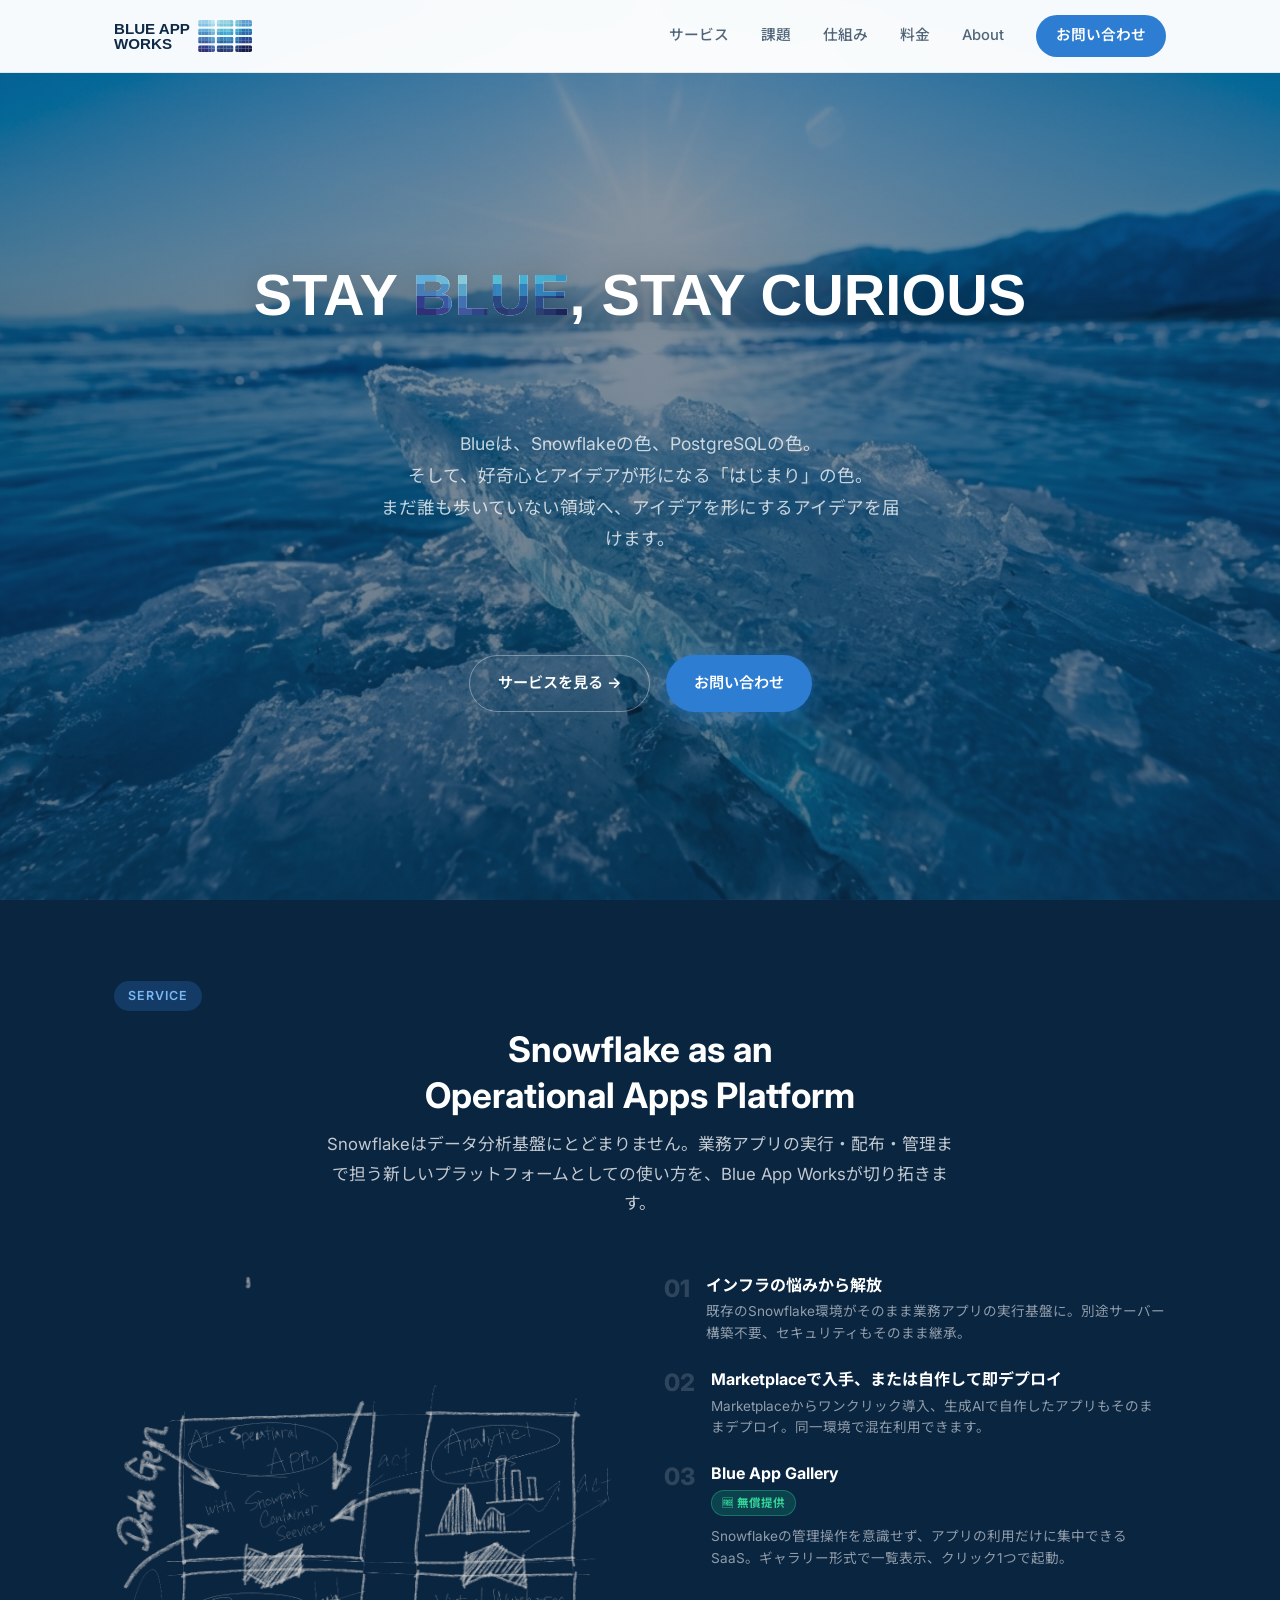
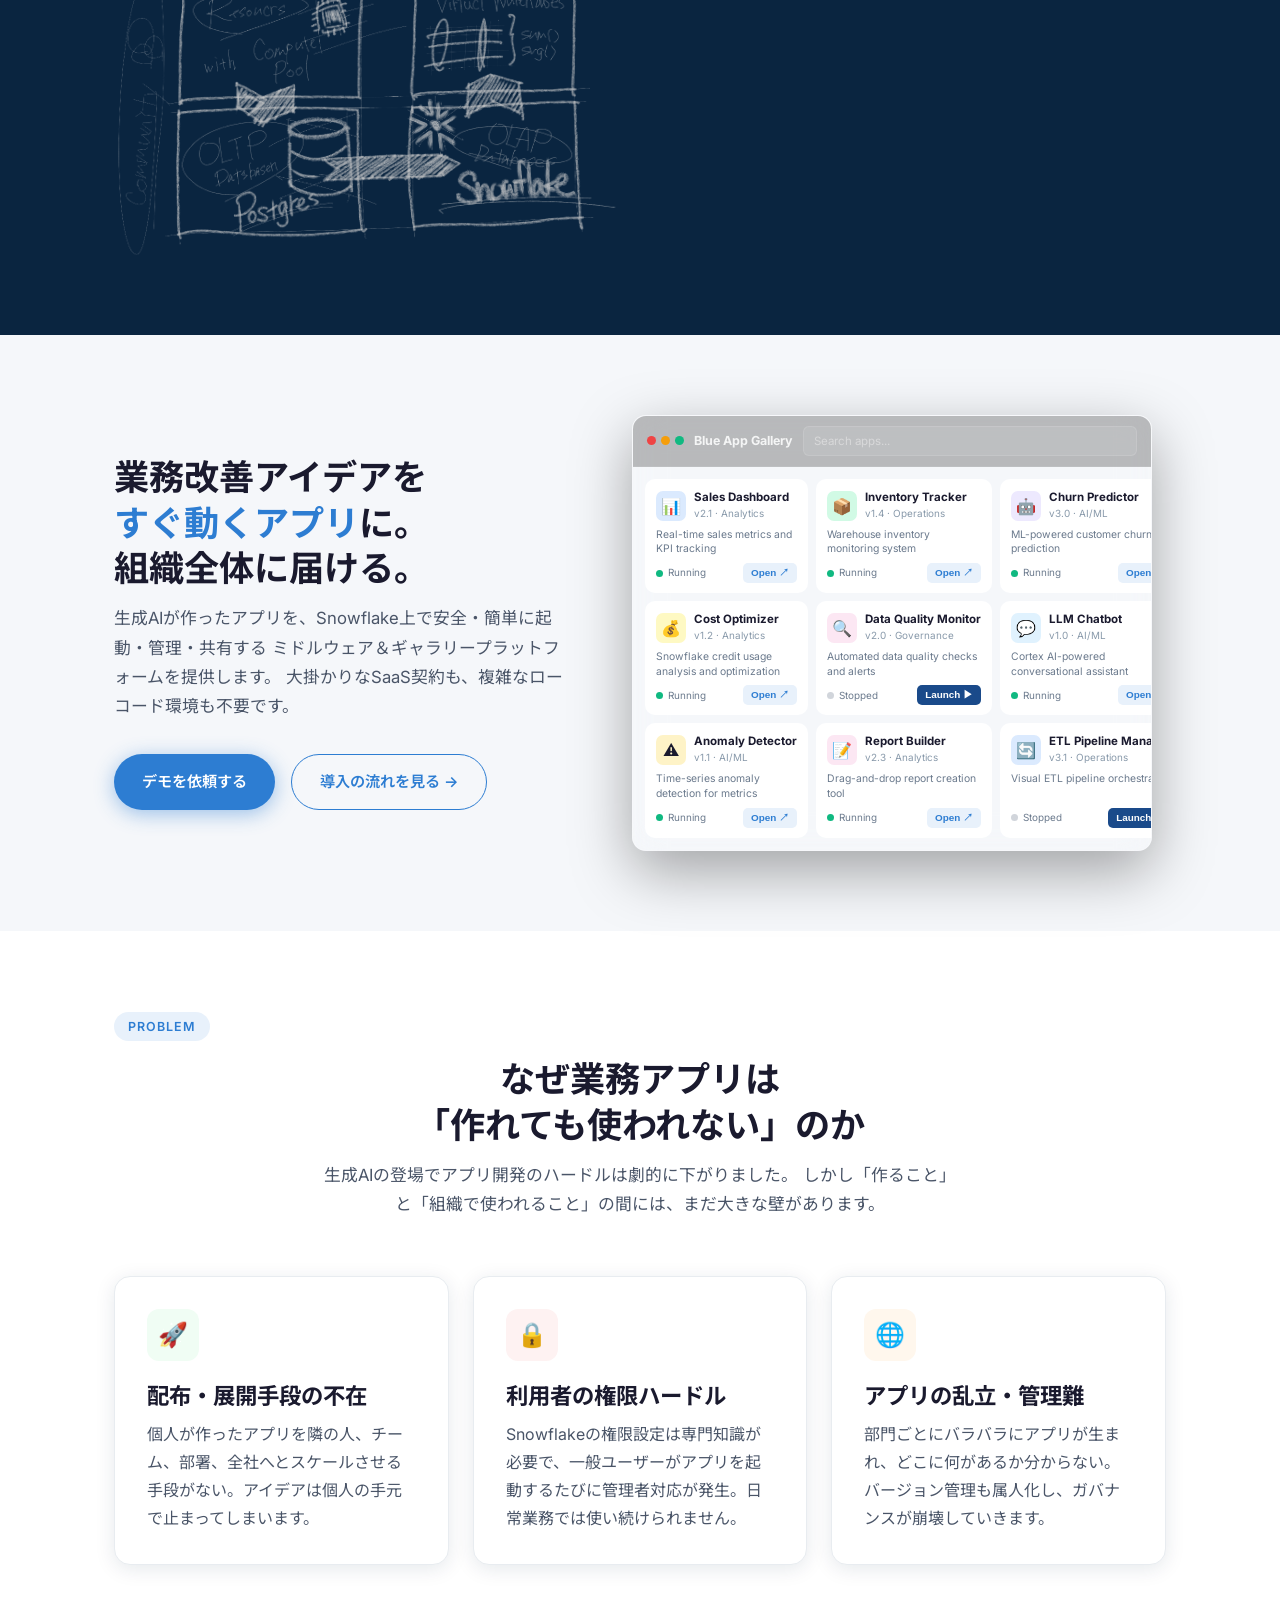
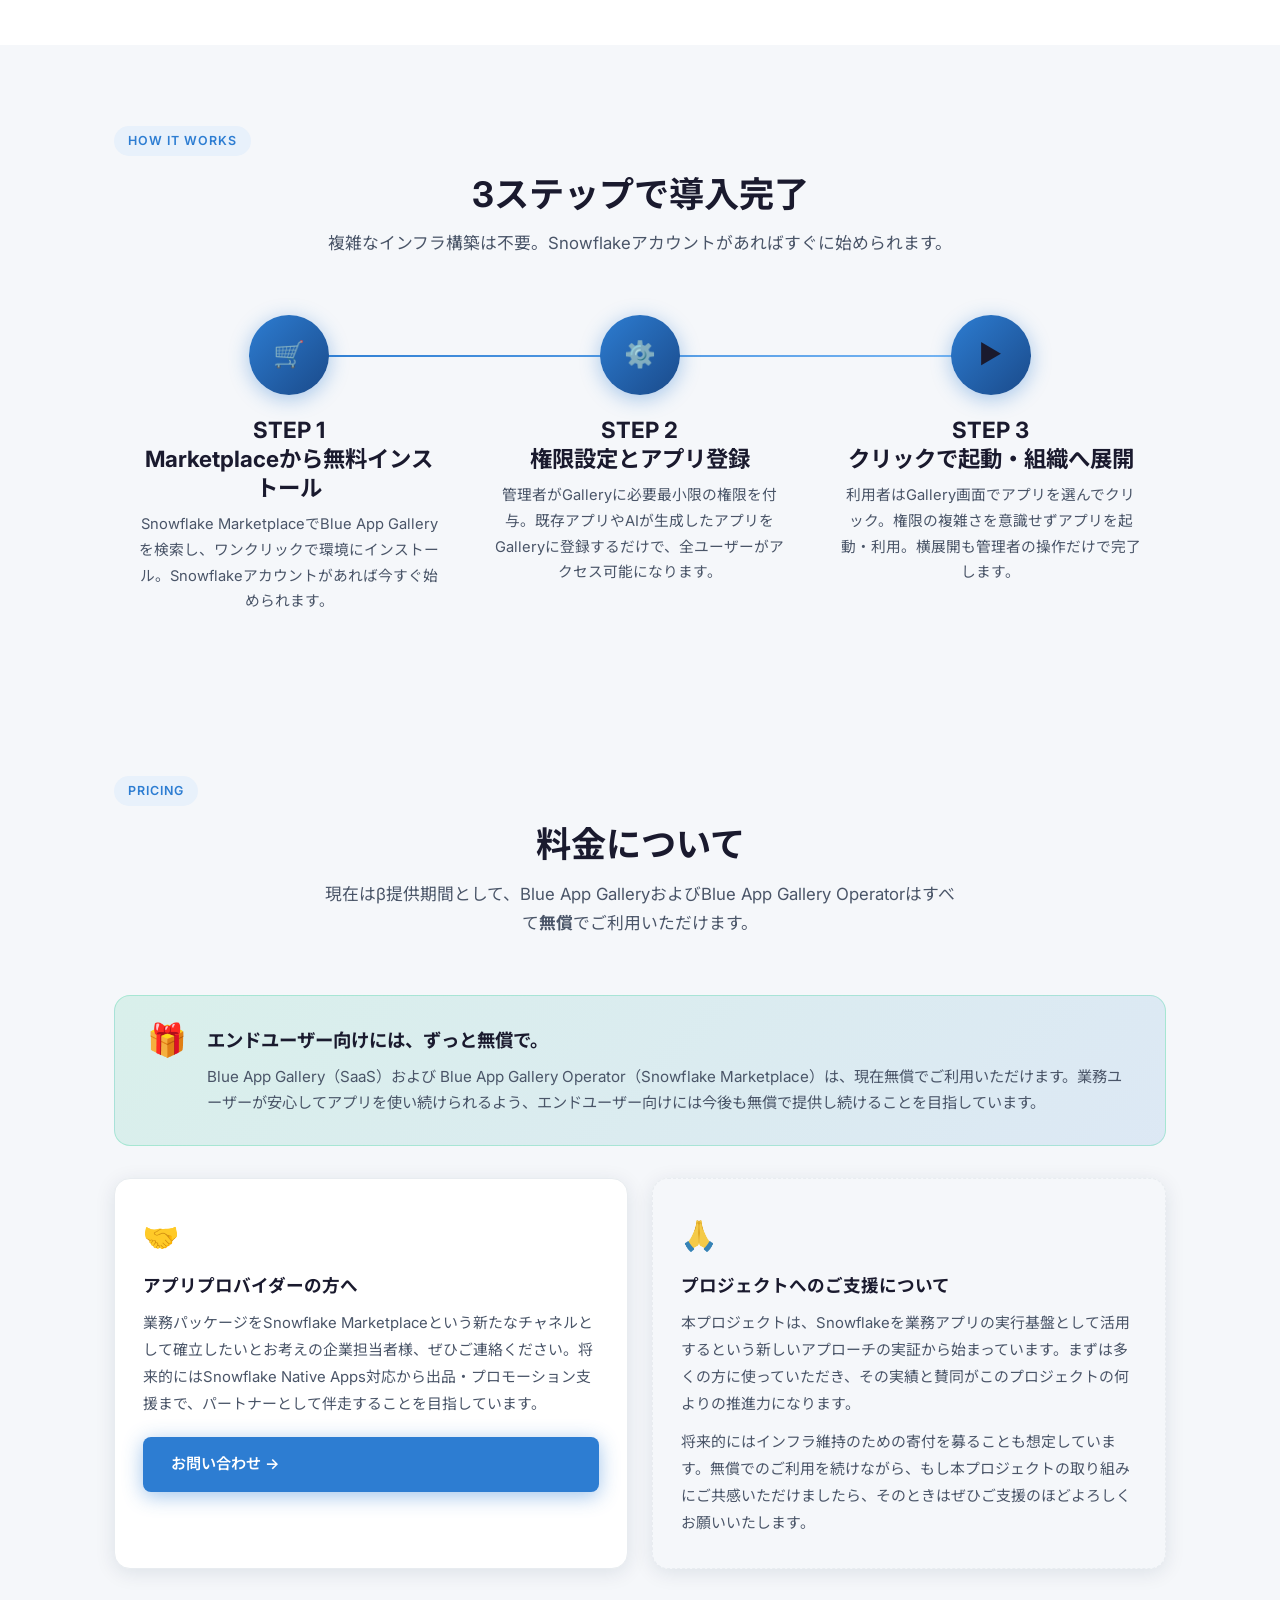
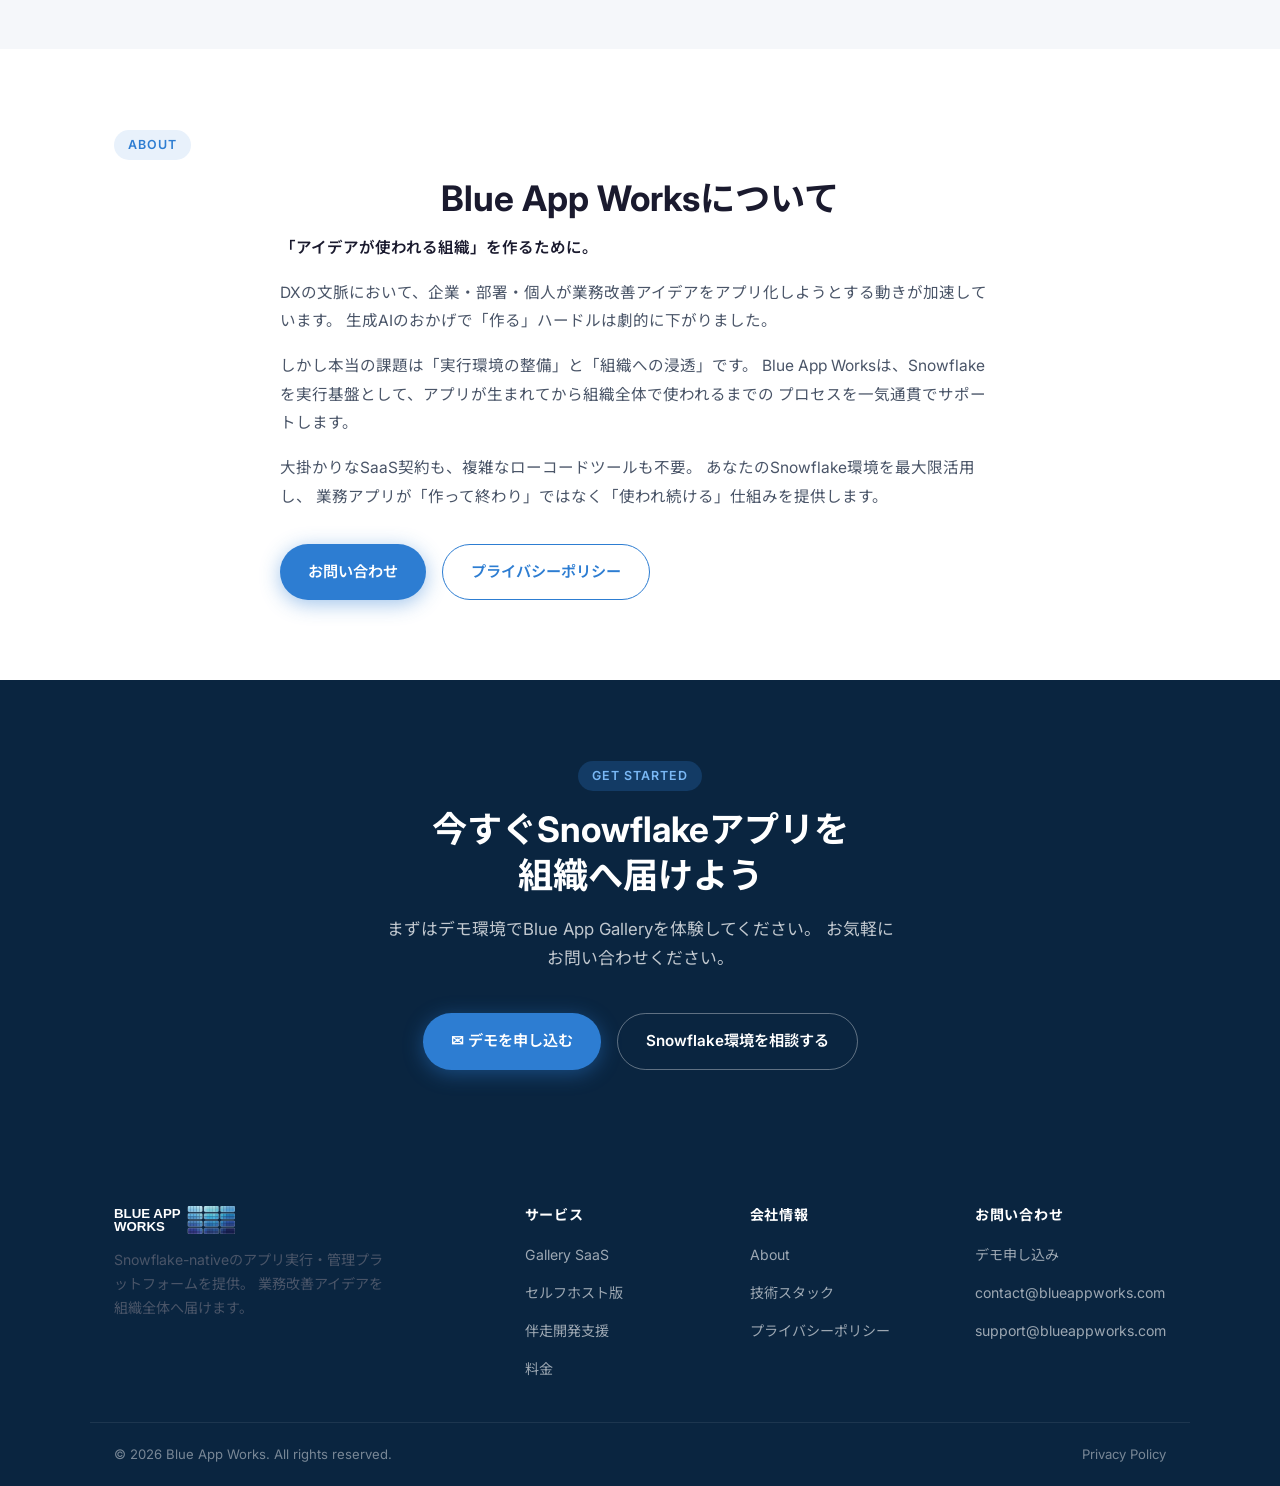
==== commit 8fc26d72: "Redesign service section with blueprint image + compact points - Replace 3-column solution cards wit" ====
--- a/index.html
+++ b/index.html
@@ -62,49 +62,35 @@
     <p class="section-sub">
       Snowflakeはデータ分析基盤にとどまりません。業務アプリの実行・配布・管理まで担う新しいプラットフォームとしての使い方を、Blue App Worksが切り拓きます。
     </p>
-    <div class="solution-grid">
-      <!-- 01 Infrastructure -->
-      <div class="solution-card">
-        <div class="solution-num">01</div>
-        <h3>インフラの悩みから解放</h3>
-        <p style="margin-bottom:14px">
-          アプリの実行環境を別途用意する必要はありません。すでに組織が持つSnowflake環境がそのまま業務アプリの実行基盤になります。配布・権限・管理といった課題をインフラレベルで解決し、アイデアをすぐ動かせる状態へ。
-        </p>
-        <ul class="sol-list">
-          <li>❄️ 既存のSnowflake環境がそのままアプリ基盤に</li>
-          <li>🔧 別途サーバー・クラウド環境の構築不要</li>
-          <li>🔒 Snowflakeのセキュリティモデルをそのまま継承</li>
-          <li>🚫 データがSnowflakeの外に出ない設計</li>
-        </ul>
-      </div>
-      <!-- 02 Marketplace -->
-      <div class="solution-card">
-        <div class="solution-num">02</div>
-        <h3>アプリはMarketplaceで入手、または自作して即デプロイ</h3>
-        <p style="margin-bottom:14px">
-          Snowflake Marketplaceに並ぶ業務アプリをワンクリックで導入するか、生成AIで自作したアプリをそのままデプロイするか。どちらも同じ環境で動かせます。既製品も自作も、組織の実情に合わせて自由に組み合わせられます。
-        </p>
-        <ul class="sol-list">
-          <li>🛒 Marketplaceからポチッと業務アプリを入手</li>
-          <li>🤖 生成AIで作ったアプリをそのままデプロイ</li>
-          <li>🔄 既製品と自作を同一環境で混在利用</li>
-          <li>📦 Blue App Gallery Operator（無償）でアプリを管理</li>
-        </ul>
-      </div>
-      <!-- 03 Gallery -->
-      <div class="solution-card">
-        <div class="solution-num">03</div>
-        <h3>Blue App Gallery</h3>
-        <p style="margin-bottom:14px">
-          <span class="sol-free-badge">🆓 無償提供</span><br>業務ユーザーがSnowflakeの権限や管理操作を一切意識せずに、アプリの利用だけに集中できるSaaSです。Snowflake上のアプリをギャラリー形式で一覧表示し、クリック1つで起動・切り替えが可能。誰でもすぐに使い始められます。
-        </p>
-        <ul class="sol-list">
-          <li>🖱 クリックするだけでアプリを起動・切り替え</li>
-          <li>🔍 カテゴリ・検索でアプリを探せる</li>
-          <li>👤 権限・管理操作を意識しないシンプルなUI</li>
-          <li>📱 ブラウザからすぐに利用開始</li>
-        </ul>
-        <p class="sol-price">SaaSサービスとして無償で提供</p>
+    <div class="service-layout">
+      <div class="service-blueprint">
+        <img src="images/blueprint.svg" alt="Snowflake Platform Architecture Blueprint" />
+      </div>
+      <div class="service-points">
+        <!-- 01 -->
+        <div class="service-point">
+          <div class="service-point-num">01</div>
+          <div class="service-point-body">
+            <h3>インフラの悩みから解放</h3>
+            <p>既存のSnowflake環境がそのまま業務アプリの実行基盤に。別途サーバー構築不要、セキュリティもそのまま継承。</p>
+          </div>
+        </div>
+        <!-- 02 -->
+        <div class="service-point">
+          <div class="service-point-num">02</div>
+          <div class="service-point-body">
+            <h3>Marketplaceで入手、または自作して即デプロイ</h3>
+            <p>Marketplaceからワンクリック導入、生成AIで自作したアプリもそのままデプロイ。同一環境で混在利用できます。</p>
+          </div>
+        </div>
+        <!-- 03 -->
+        <div class="service-point">
+          <div class="service-point-num">03</div>
+          <div class="service-point-body">
+            <h3>Blue App Gallery</h3>
+            <p><span class="sol-free-badge">🆓 無償提供</span><br>Snowflakeの管理操作を意識せず、アプリの利用だけに集中できるSaaS。ギャラリー形式で一覧表示、クリック1つで起動。</p>
+          </div>
+        </div>
       </div>
     </div>
   </div>
--- a/css/style.css
+++ b/css/style.css
@@ -430,6 +430,48 @@
 .solution-card h3 { color: var(--white); margin-bottom: 10px; }
 .solution-card p { font-size: 0.93rem; }
 
+/* Service layout: blueprint + points */
+.service-layout {
+  display: grid;
+  grid-template-columns: 1fr 1fr;
+  gap: 48px;
+  align-items: start;
+}
+.service-blueprint img {
+  width: 100%;
+  height: auto;
+  border-radius: var(--radius-lg);
+}
+.service-points {
+  display: flex;
+  flex-direction: column;
+  gap: 24px;
+}
+.service-point {
+  display: flex;
+  gap: 16px;
+  align-items: flex-start;
+}
+.service-point-num {
+  font-family: var(--font-en);
+  font-size: 1.5rem;
+  font-weight: 800;
+  color: rgba(255,255,255,0.15);
+  flex-shrink: 0;
+  line-height: 1;
+  padding-top: 2px;
+}
+.service-point-body h3 {
+  color: var(--white);
+  font-size: 1rem;
+  margin-bottom: 6px;
+}
+.service-point-body p {
+  font-size: 0.85rem;
+  color: rgba(255,255,255,0.55);
+  line-height: 1.6;
+}
+
 /* ----------------------------------------
    HOW IT WORKS
 ---------------------------------------- */
@@ -1067,6 +1109,7 @@
   .hero-inner { flex-direction: column; padding: 60px 24px; }
   .hero-visual { display: none; }
   .pricing-card.featured { transform: scale(1); }
+  .service-layout { grid-template-columns: 1fr; }
 }
 @media (max-width: 640px) {
   .nav-links { display: none; }
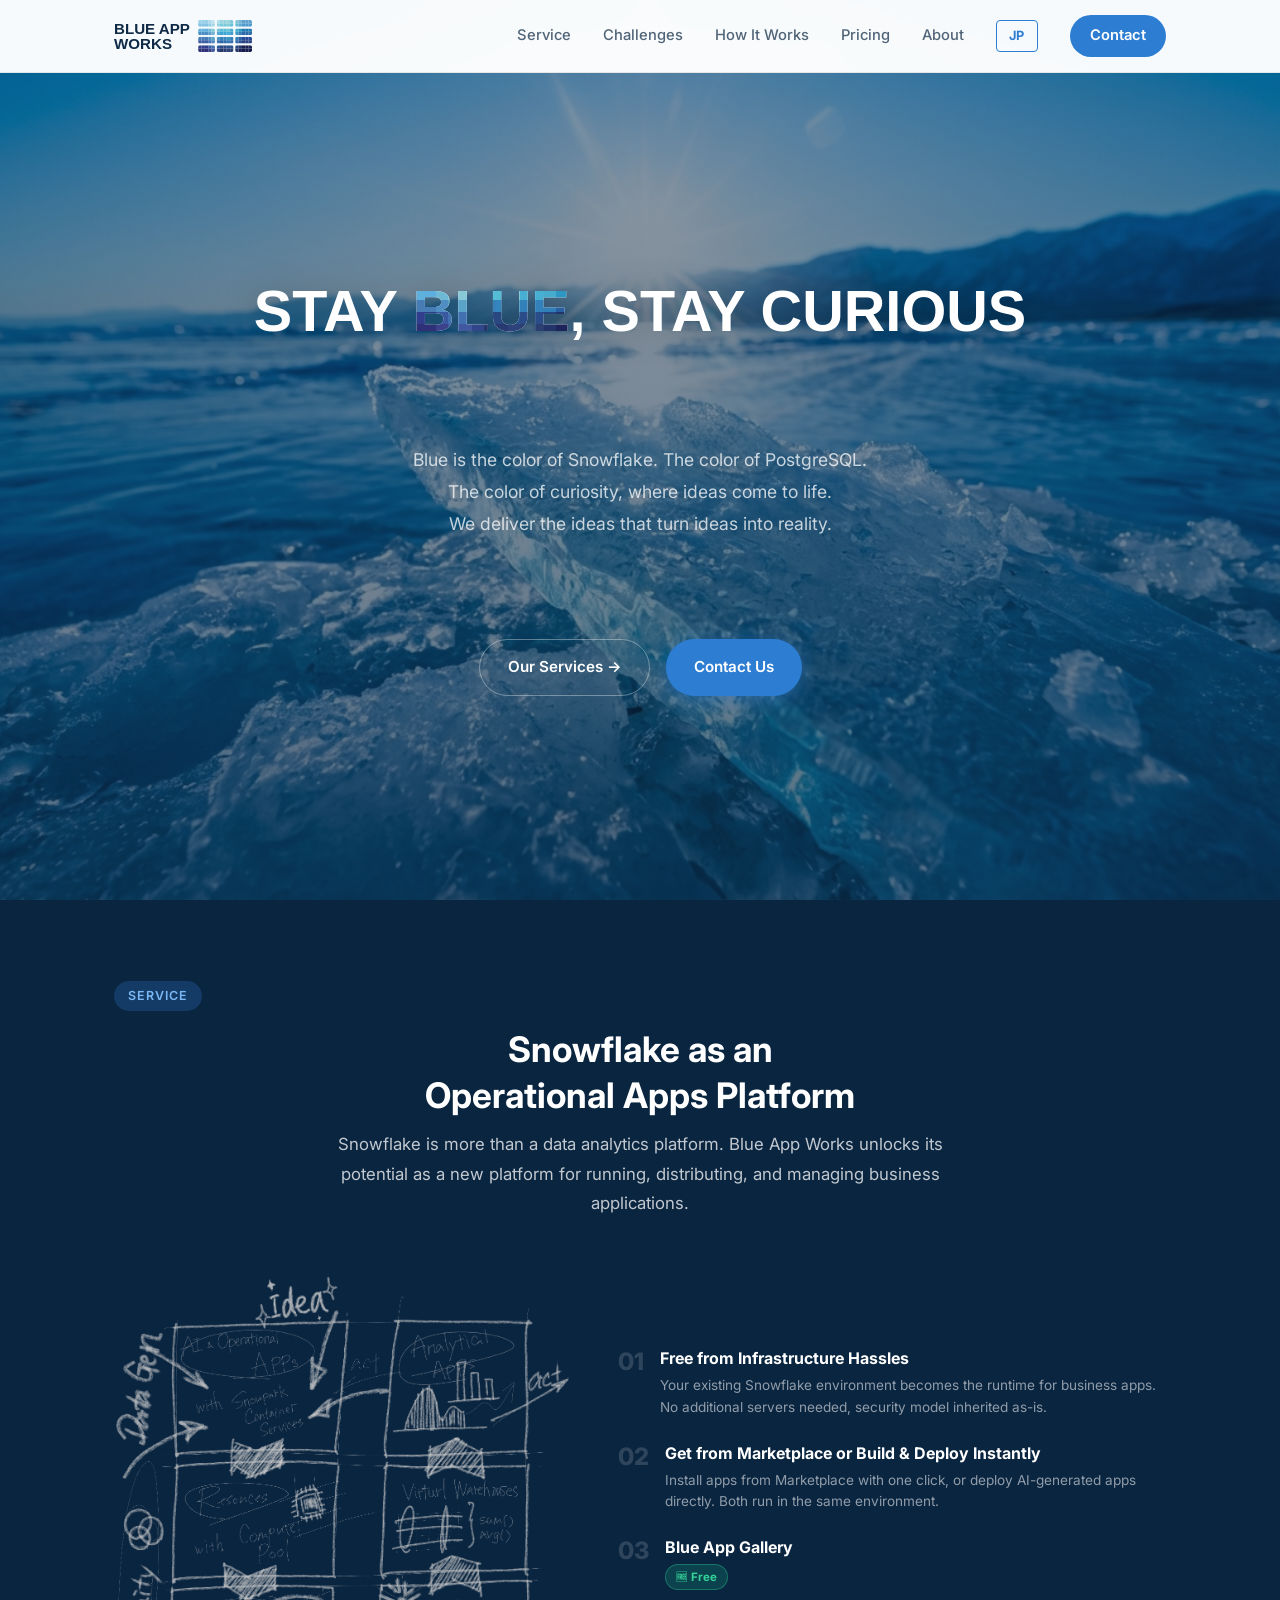
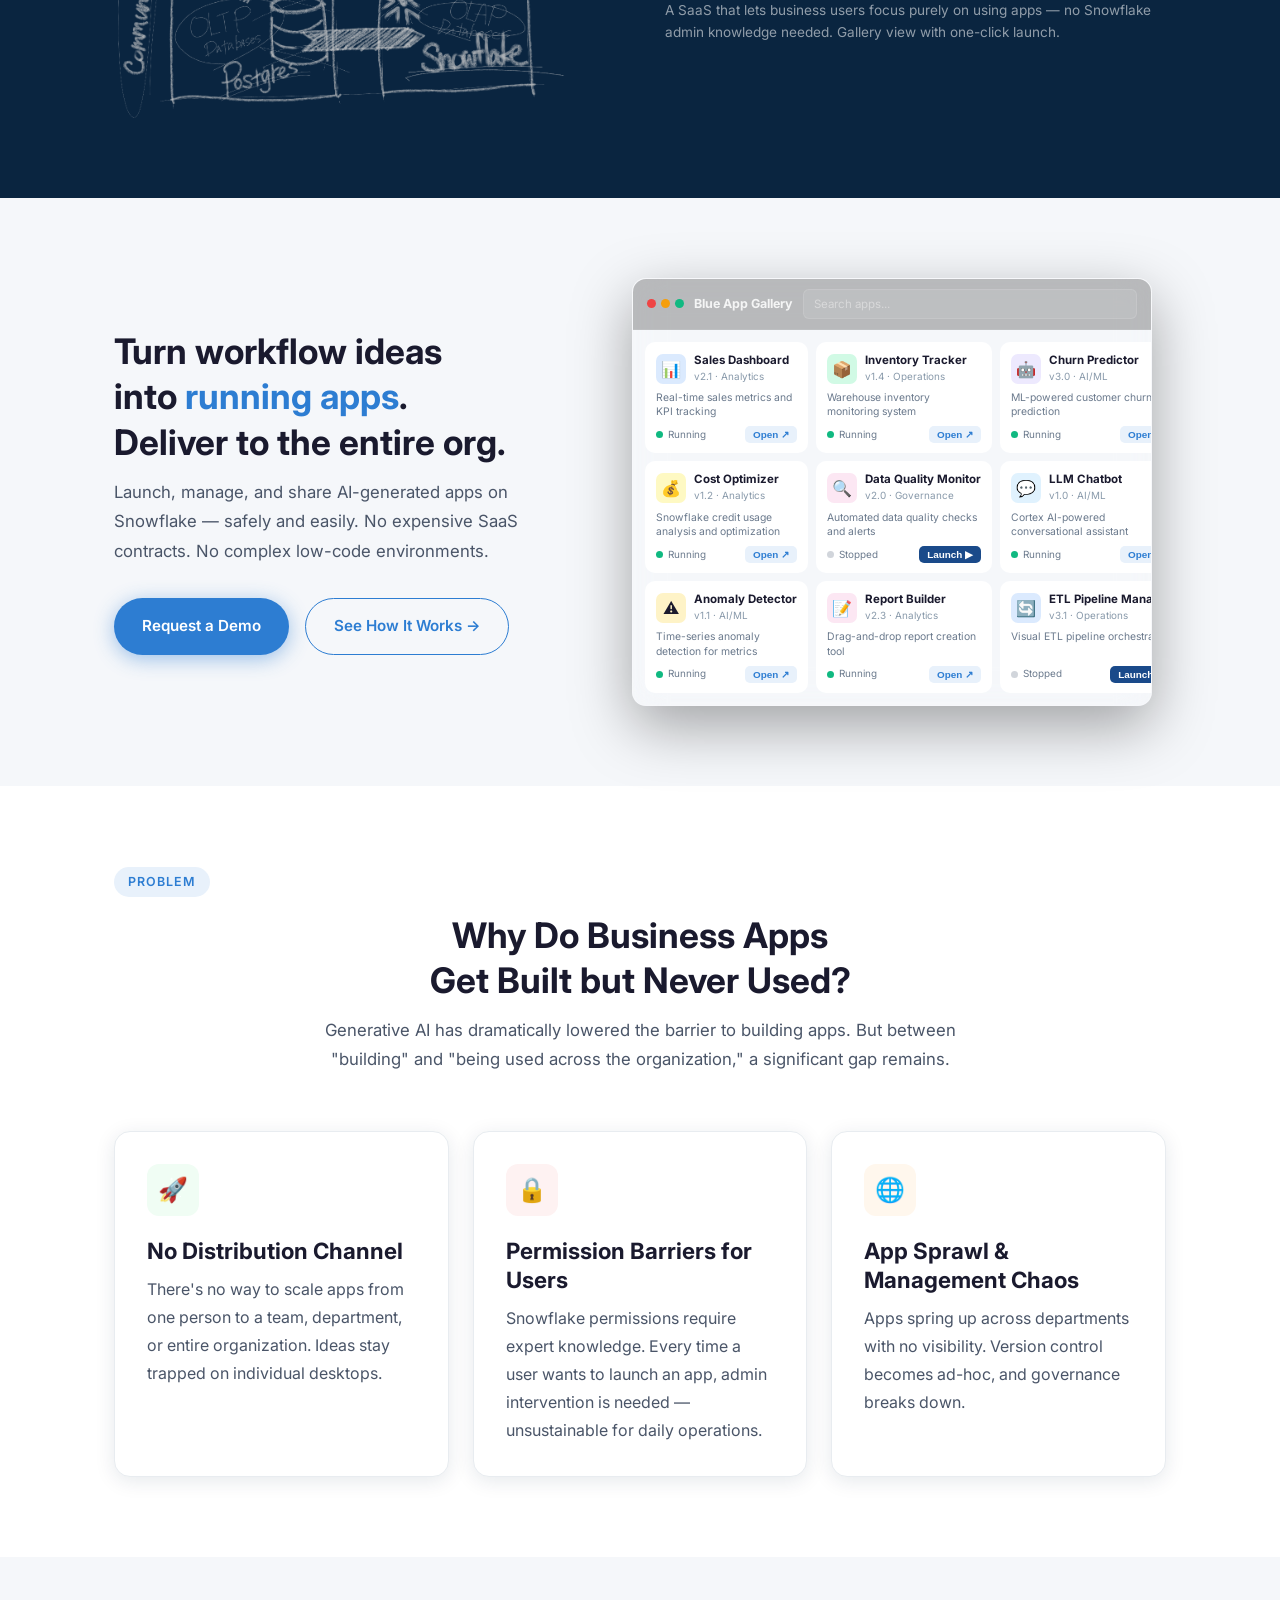
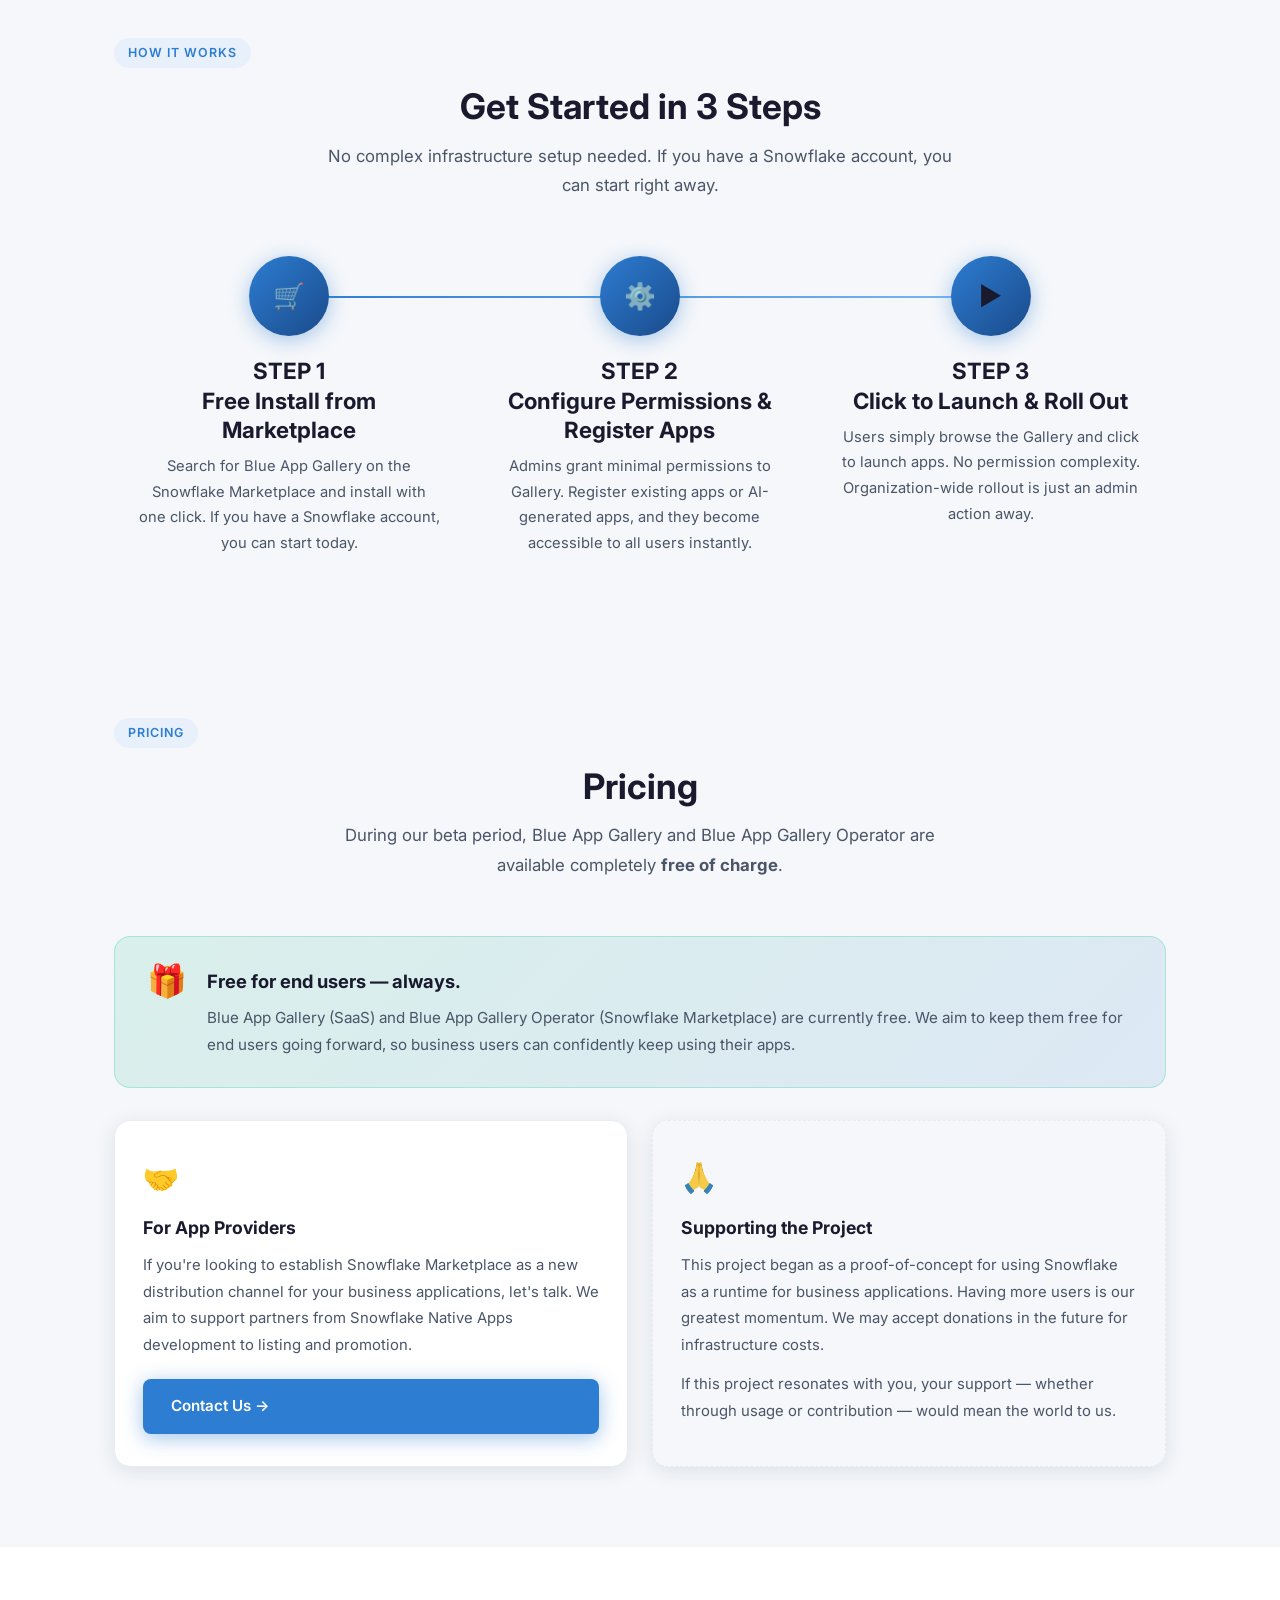
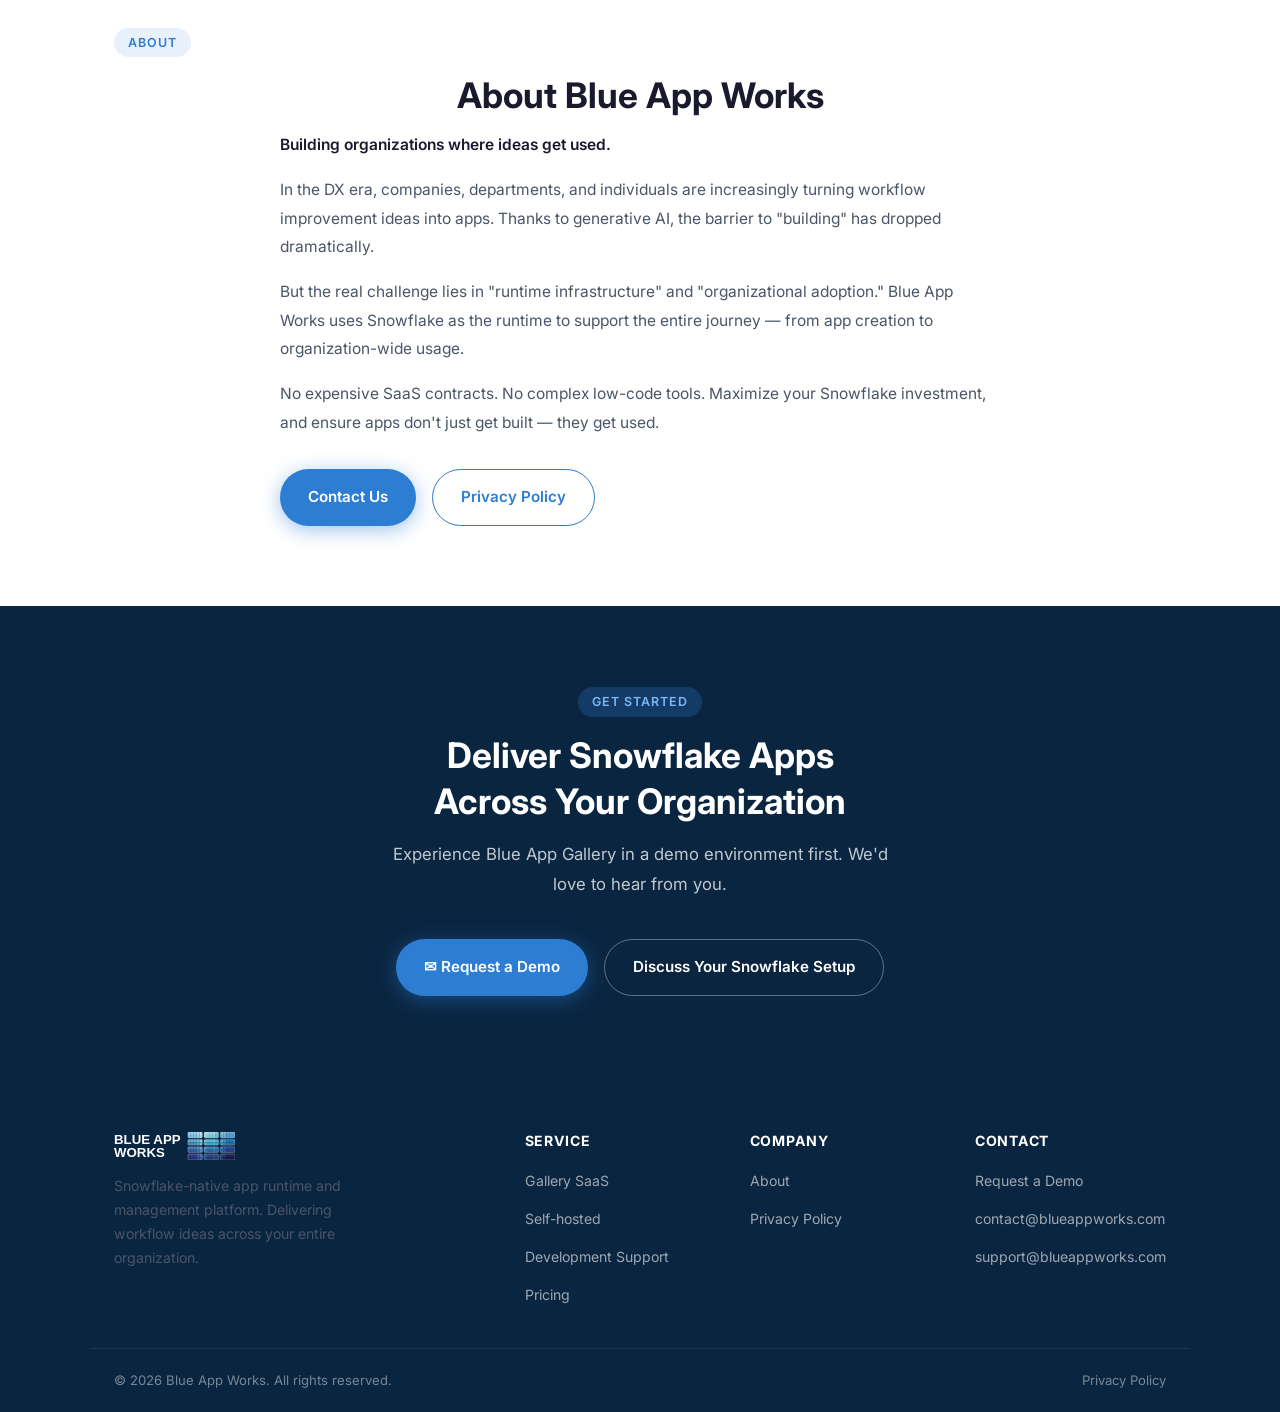
==== commit 324e5629: "Switch blueprint from SVG to PNG for better rendering Co-Authored-By: Claude Opus 4.6 (1M context) <" ====
--- a/index.html
+++ b/index.html
@@ -10,6 +10,17 @@
   <link href="https://fonts.googleapis.com/css2?family=Inter:wght@300;400;500;600;700;800;900&family=Noto+Sans+JP:wght@400;500;700&display=swap" rel="stylesheet" />
   <link rel="stylesheet" href="css/style.css" />
   <link rel="icon" href="images/icon.svg" type="image/svg+xml" />
+  <link rel="alternate" hreflang="ja" href="https://www.blueappworks.com/" />
+  <link rel="alternate" hreflang="en" href="https://www.blueappworks.com/en/" />
+  <script>
+    (function() {
+      var pref = localStorage.getItem('baw-lang-pref');
+      if (pref === 'en') { window.location.replace('en/index.html'); return; }
+      if (pref === 'ja') return;
+      var lang = (navigator.language || navigator.languages && navigator.languages[0] || 'ja');
+      if (!lang.startsWith('ja')) { window.location.replace('en/index.html'); }
+    })();
+  </script>
 </head>
 <body>
 
@@ -64,7 +75,7 @@
     </p>
     <div class="service-layout">
       <div class="service-blueprint">
-        <img src="images/blueprint.svg" alt="Snowflake Platform Architecture Blueprint" />
+        <img src="images/blueprint.png" alt="Snowflake Platform Architecture Blueprint" />
       </div>
       <div class="service-points">
         <!-- 01 -->
@@ -376,6 +387,7 @@
   </div>
 </footer>
 
+<script src="js/lang.js"></script>
 <script>
   // hamburger menu
   const hamburger = document.getElementById('hamburger');
--- a/css/style.css
+++ b/css/style.css
@@ -164,6 +164,22 @@
 }
 .nav-cta:hover { background: #1a67c0 !important; transform: translateY(-1px); }
 
+/* language switcher */
+.lang-switch {
+  padding: 4px 12px !important;
+  border: 1.5px solid var(--blue-accent) !important;
+  border-radius: 4px;
+  color: var(--blue-accent) !important;
+  font-size: 0.8rem !important;
+  font-weight: 700 !important;
+  letter-spacing: 0.05em;
+  transition: background 0.2s, color 0.2s !important;
+}
+.lang-switch:hover {
+  background: var(--blue-accent) !important;
+  color: #fff !important;
+}
+
 /* hamburger */
 .hamburger {
   display: none;
@@ -433,12 +449,13 @@
 /* Service layout: blueprint + points */
 .service-layout {
   display: grid;
-  grid-template-columns: 1fr 1fr;
+  grid-template-columns: 5fr 6fr;
   gap: 48px;
-  align-items: start;
+  align-items: center;
 }
 .service-blueprint img {
   width: 100%;
+  max-width: 480px;
   height: auto;
   border-radius: var(--radius-lg);
 }
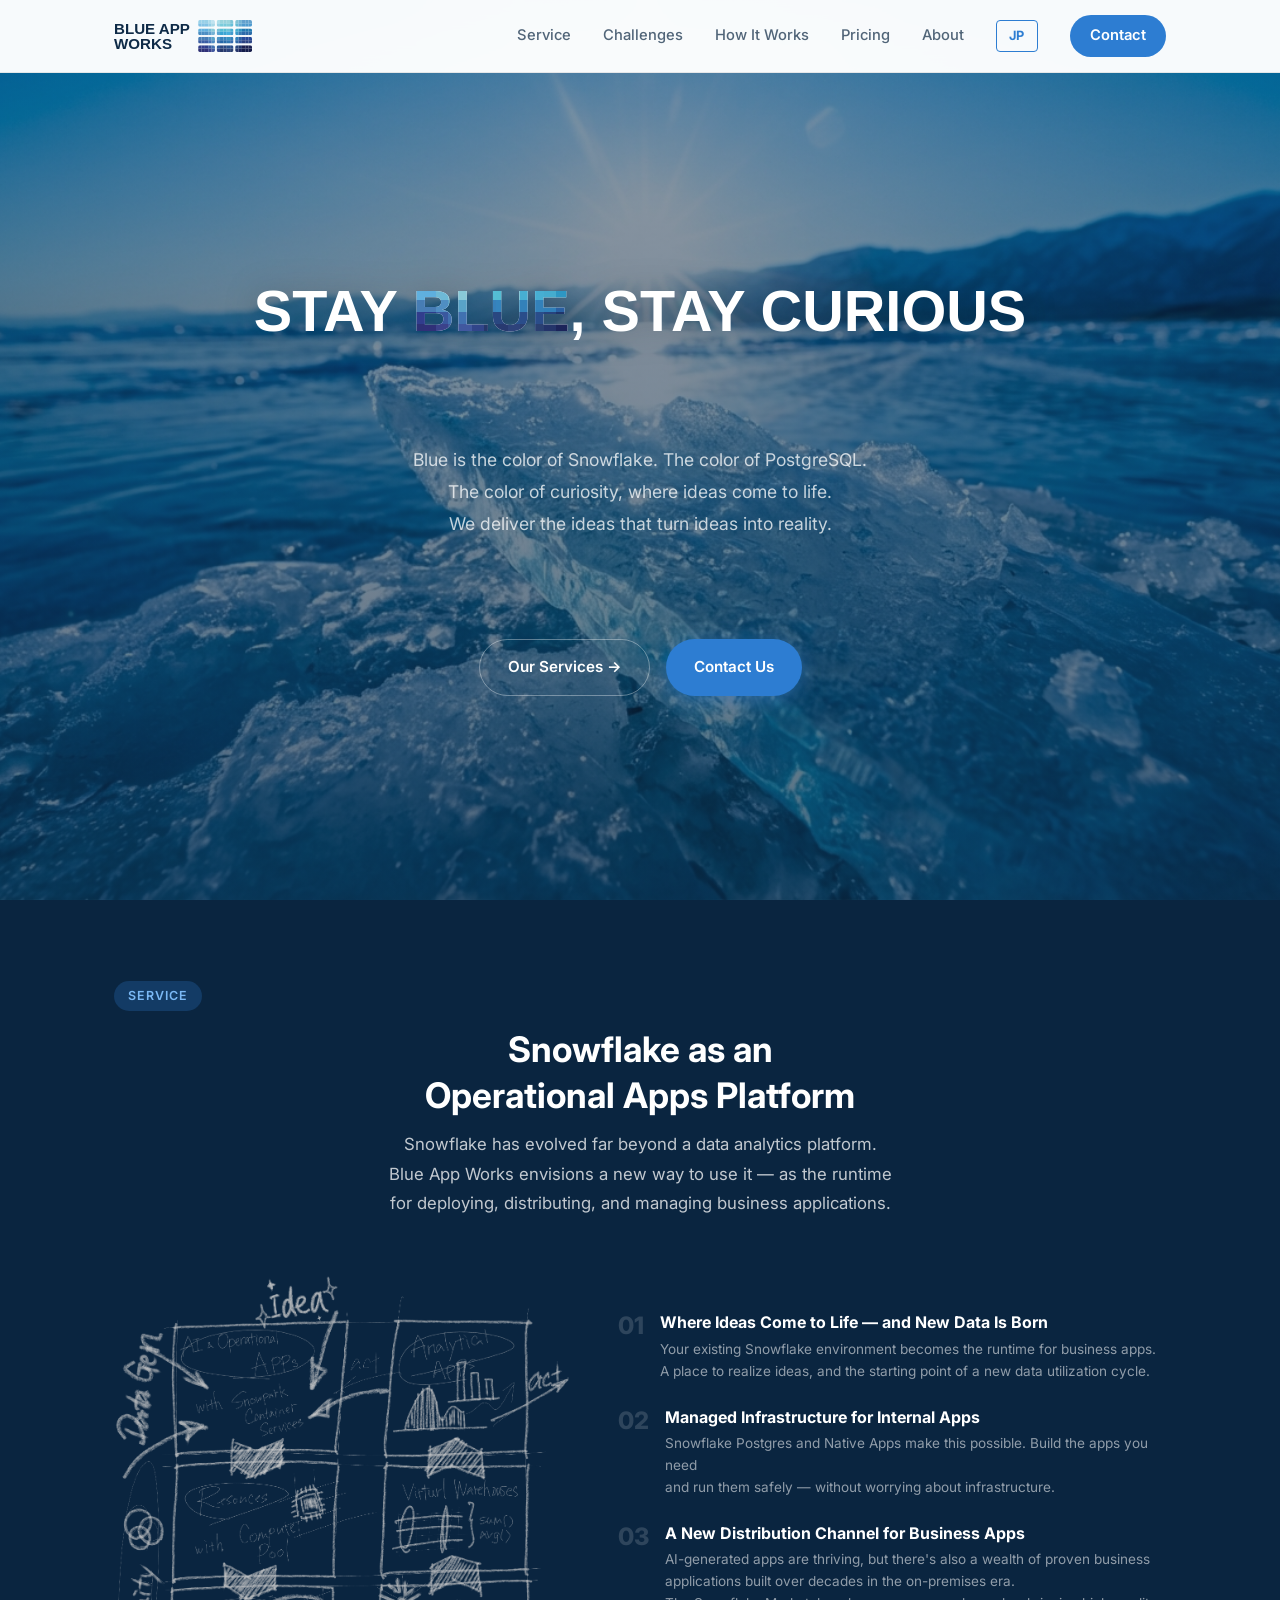
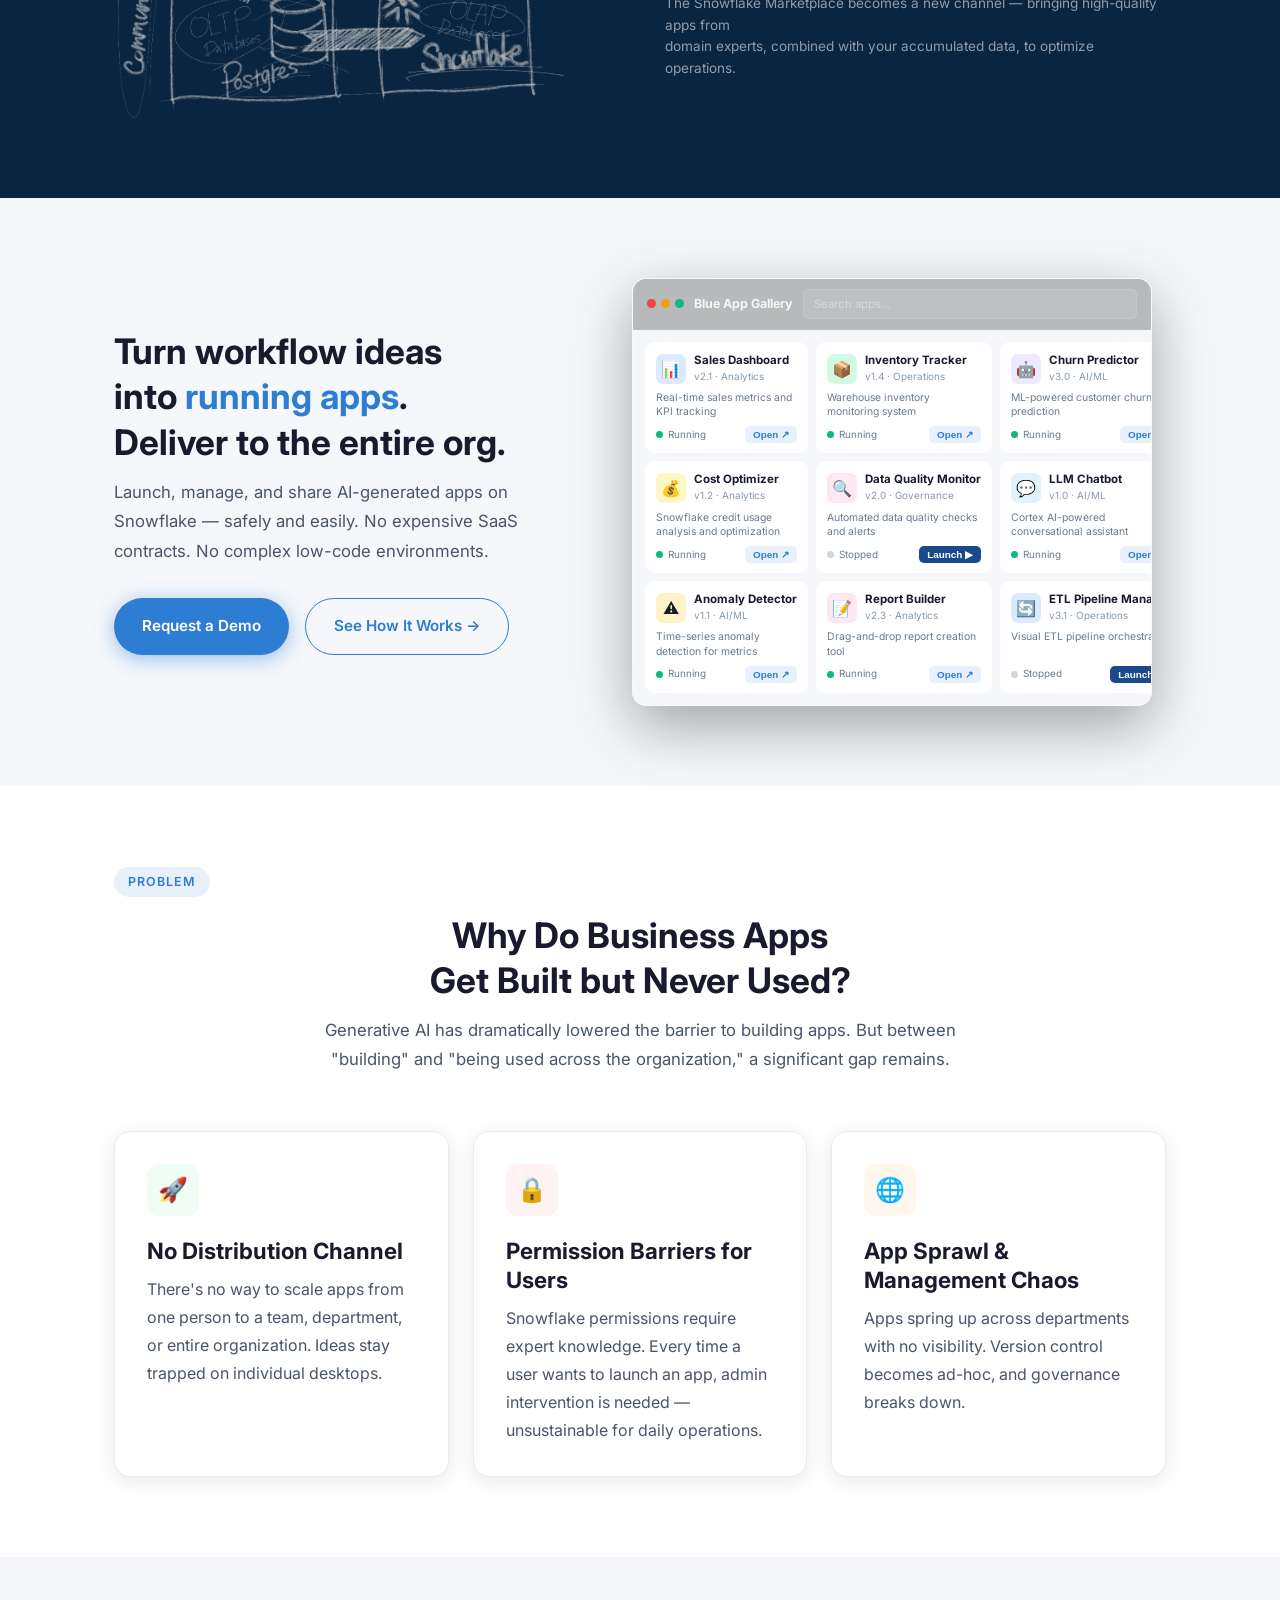
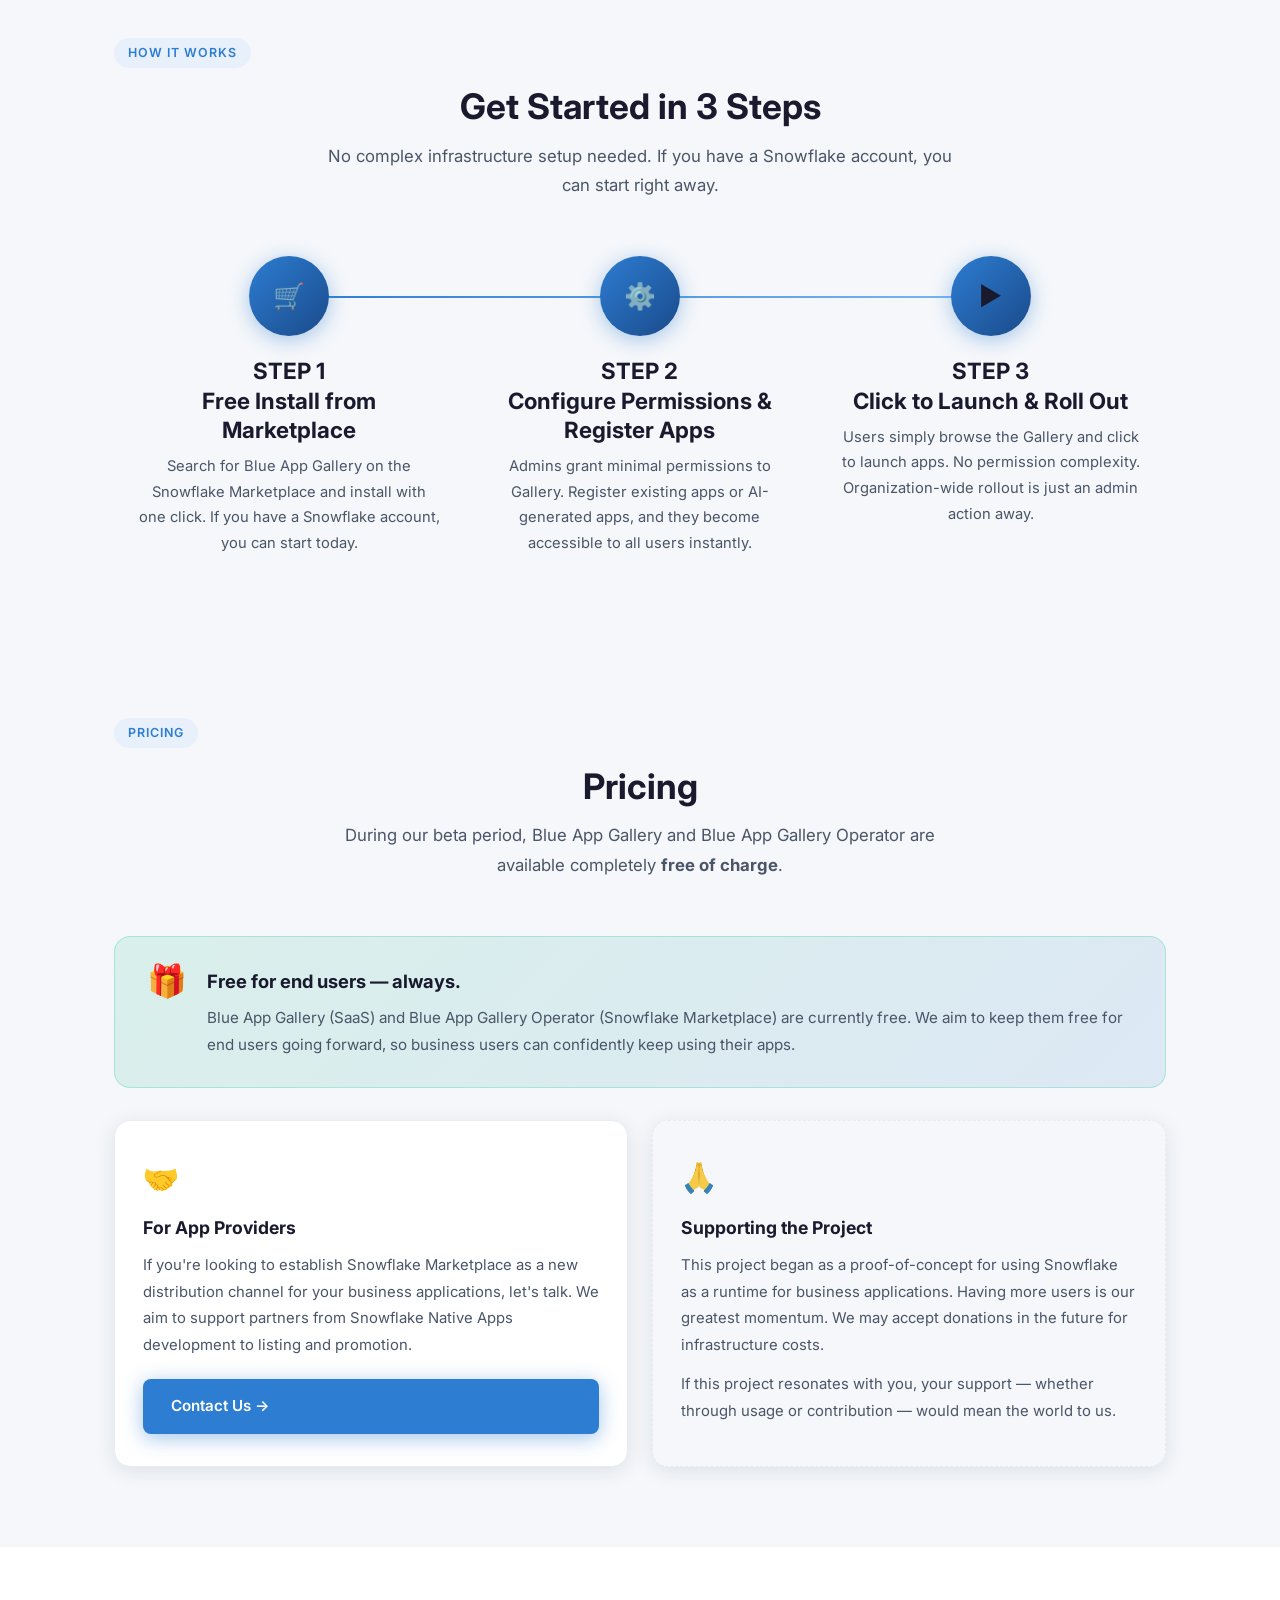
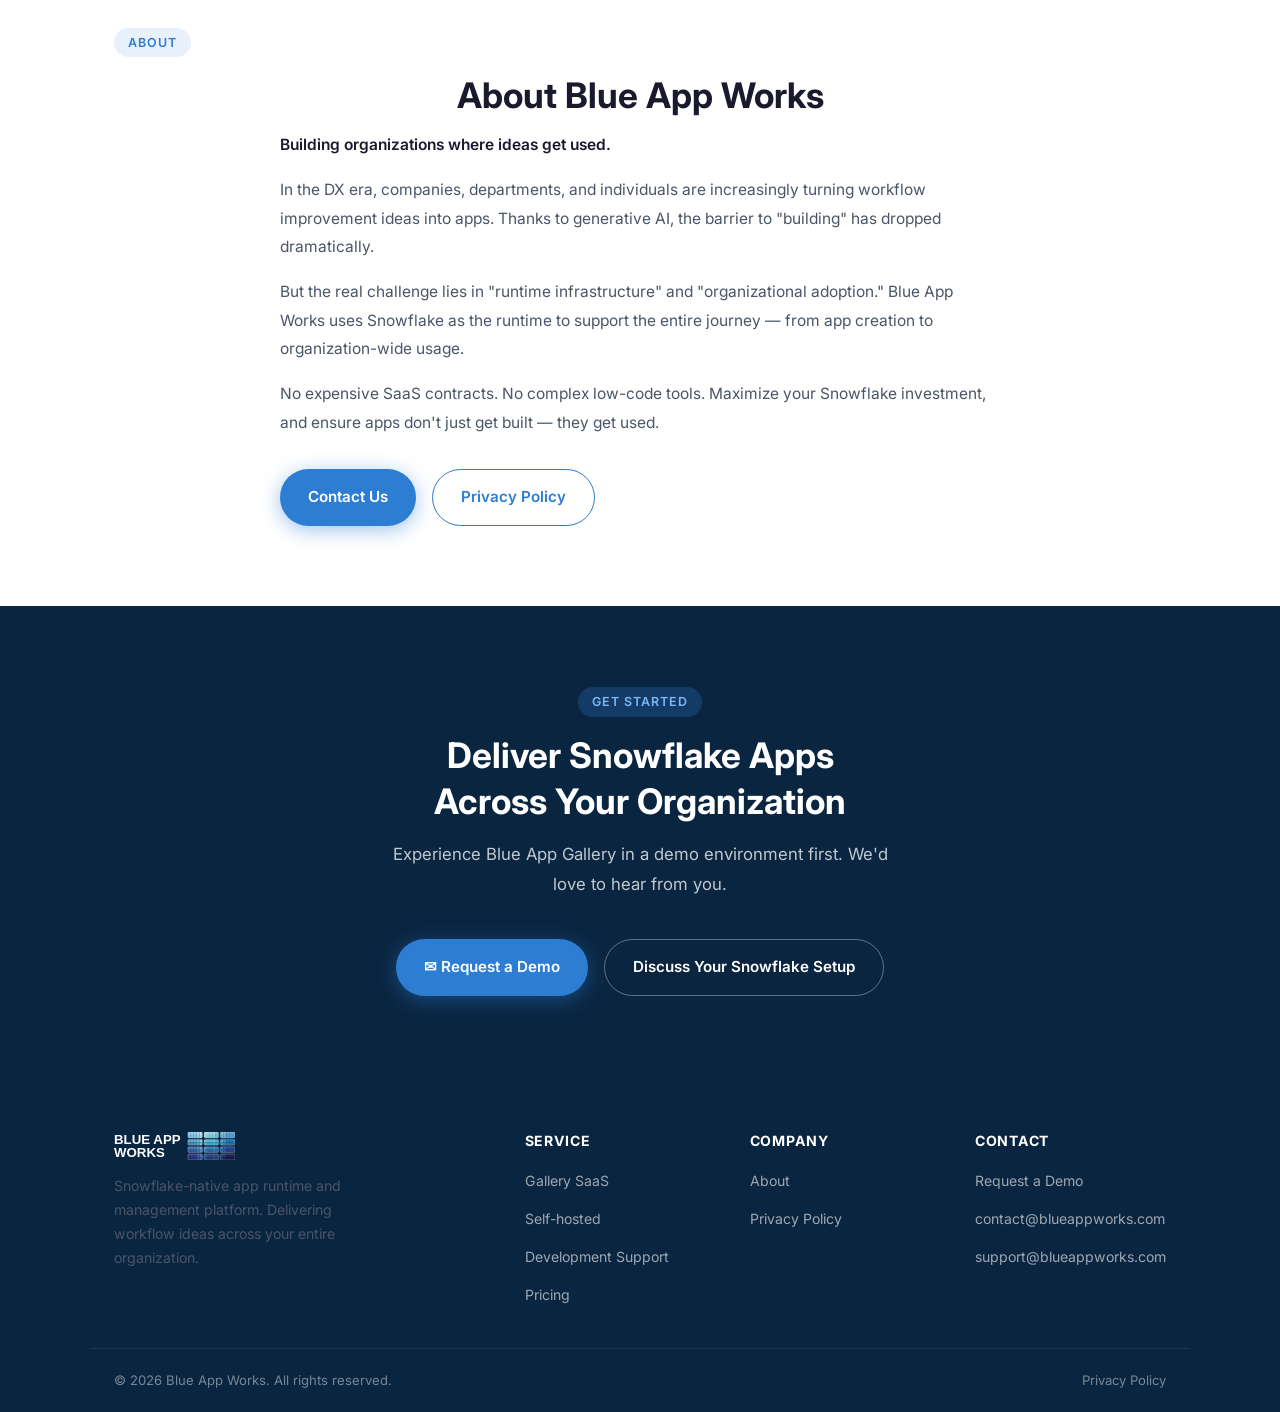
==== commit dde69db5: "Update service section copy with vision-focused messaging - Rewrite service points to emphasize phil" ====
--- a/index.html
+++ b/index.html
@@ -71,7 +71,9 @@
     <div class="badge">Service</div>
     <h2 class="section-title" style="color:#fff">Snowflake as an<br>Operational Apps Platform</h2>
     <p class="section-sub">
-      Snowflakeはデータ分析基盤にとどまりません。業務アプリの実行・配布・管理まで担う新しいプラットフォームとしての使い方を、Blue App Worksが切り拓きます。
+      Snowflakeはいまやデータ分析基盤にとどまりません。<br>
+      Blue App Worksが提案するのは、業務アプリの実行・配布・管理まで担う<br>
+      新しいプラットフォームとしての使い方です。
     </p>
     <div class="service-layout">
       <div class="service-blueprint">
@@ -82,24 +84,24 @@
         <div class="service-point">
           <div class="service-point-num">01</div>
           <div class="service-point-body">
-            <h3>インフラの悩みから解放</h3>
-            <p>既存のSnowflake環境がそのまま業務アプリの実行基盤に。別途サーバー構築不要、セキュリティもそのまま継承。</p>
+            <h3>アイデアを実現する場所、データを生み出す場所</h3>
+            <p>既存のSnowflake環境がそのまま業務アプリの実行基盤に。<br>アイデア実現の場であり、新たなデータ活用サイクルのスタートでもあります。</p>
           </div>
         </div>
         <!-- 02 -->
         <div class="service-point">
           <div class="service-point-num">02</div>
           <div class="service-point-body">
-            <h3>Marketplaceで入手、または自作して即デプロイ</h3>
-            <p>Marketplaceからワンクリック導入、生成AIで自作したアプリもそのままデプロイ。同一環境で混在利用できます。</p>
+            <h3>社内アプリ用のマネージドインフラ</h3>
+            <p>新しいSnowflake PostgresとNative Appsがこれを実現します。インフラ環境に<br>悩むことなく、欲しいアプリを自作して、すぐに安全に動かすことができます。</p>
           </div>
         </div>
         <!-- 03 -->
         <div class="service-point">
           <div class="service-point-num">03</div>
           <div class="service-point-body">
-            <h3>Blue App Gallery</h3>
-            <p><span class="sol-free-badge">🆓 無償提供</span><br>Snowflakeの管理操作を意識せず、アプリの利用だけに集中できるSaaS。ギャラリー形式で一覧表示、クリック1つで起動。</p>
+            <h3>新たな業務アプリの流通チャネル</h3>
+            <p>AIによるアプリ生成も全盛ですが、オンプレ時代から長年親しまれてきた<br>業務パッケージなど有益なアプリ資産は限りなく存在します。<br>Snowflake Marketplaceが新たなチャネルとなり、業務の専門家による高品質なアプリを<br>入手し、蓄積されたデータと組み合わせた業務最適化を実現しましょう。</p>
           </div>
         </div>
       </div>
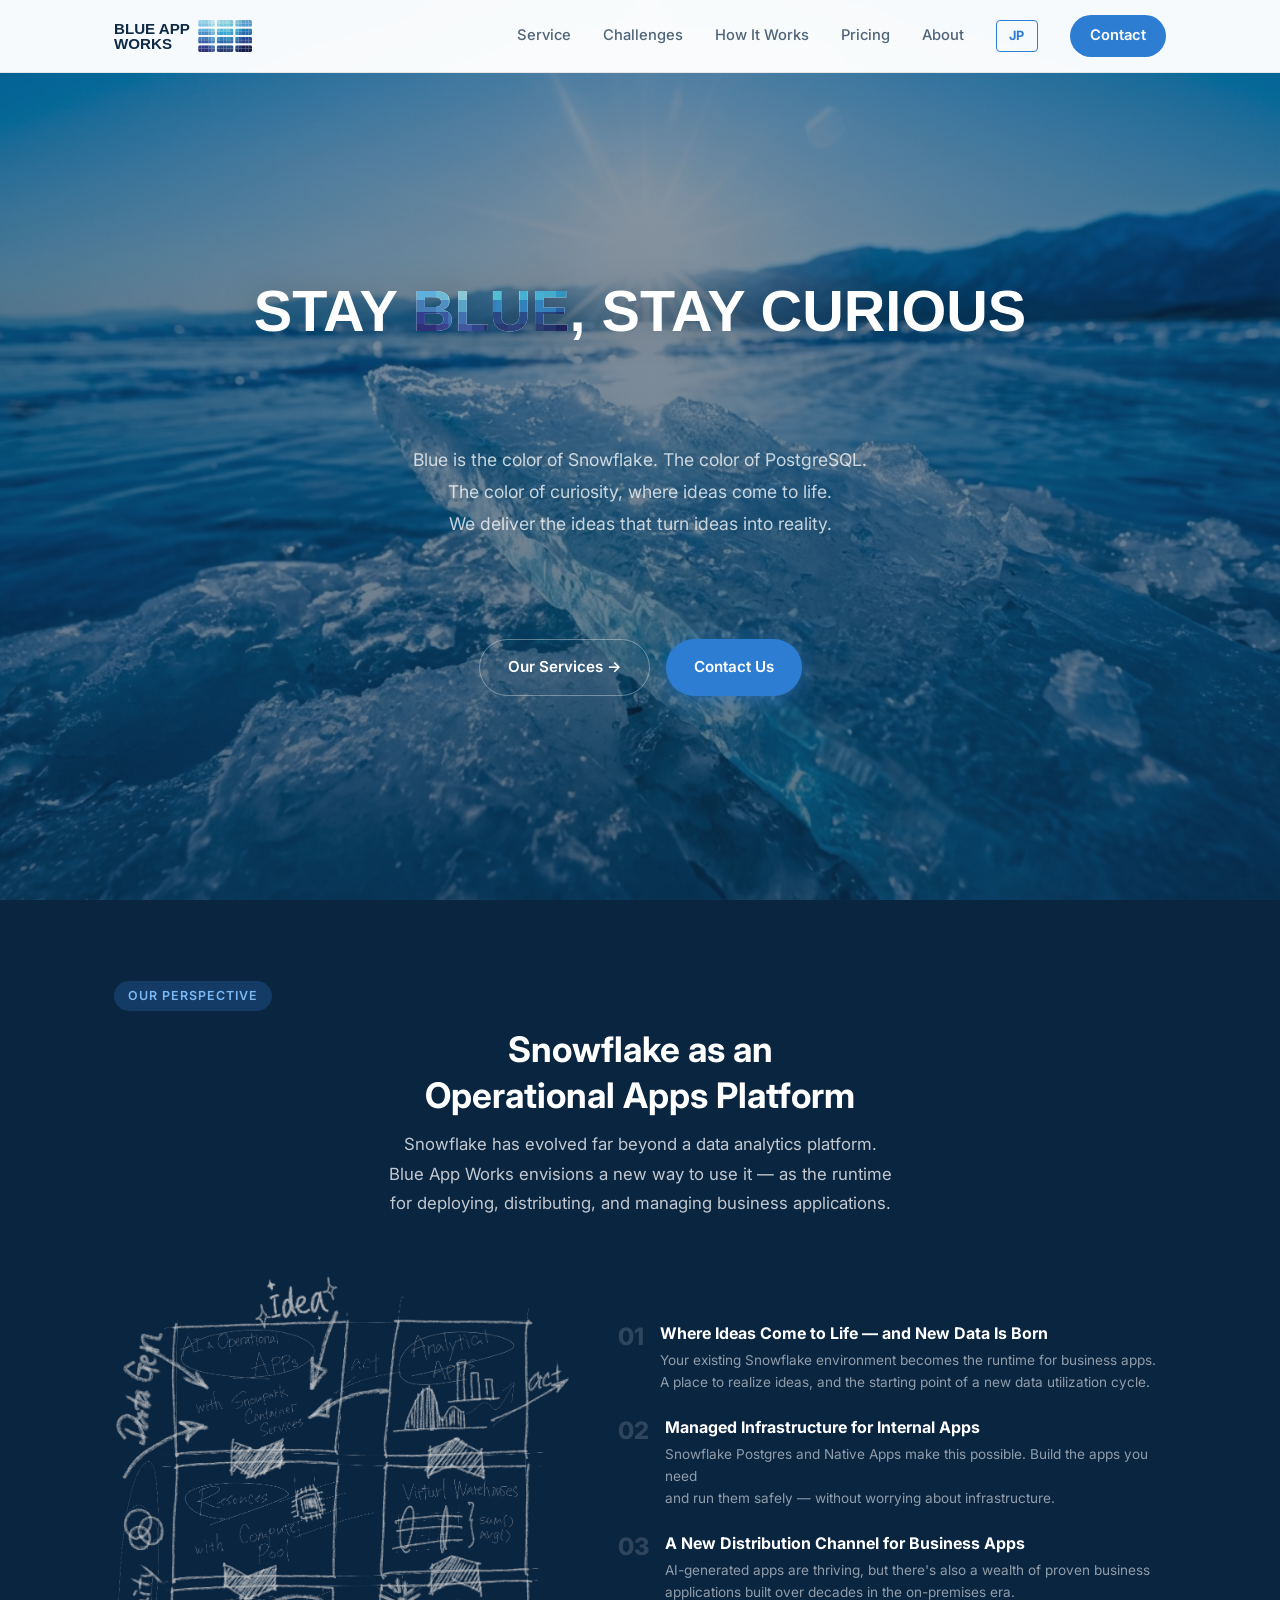
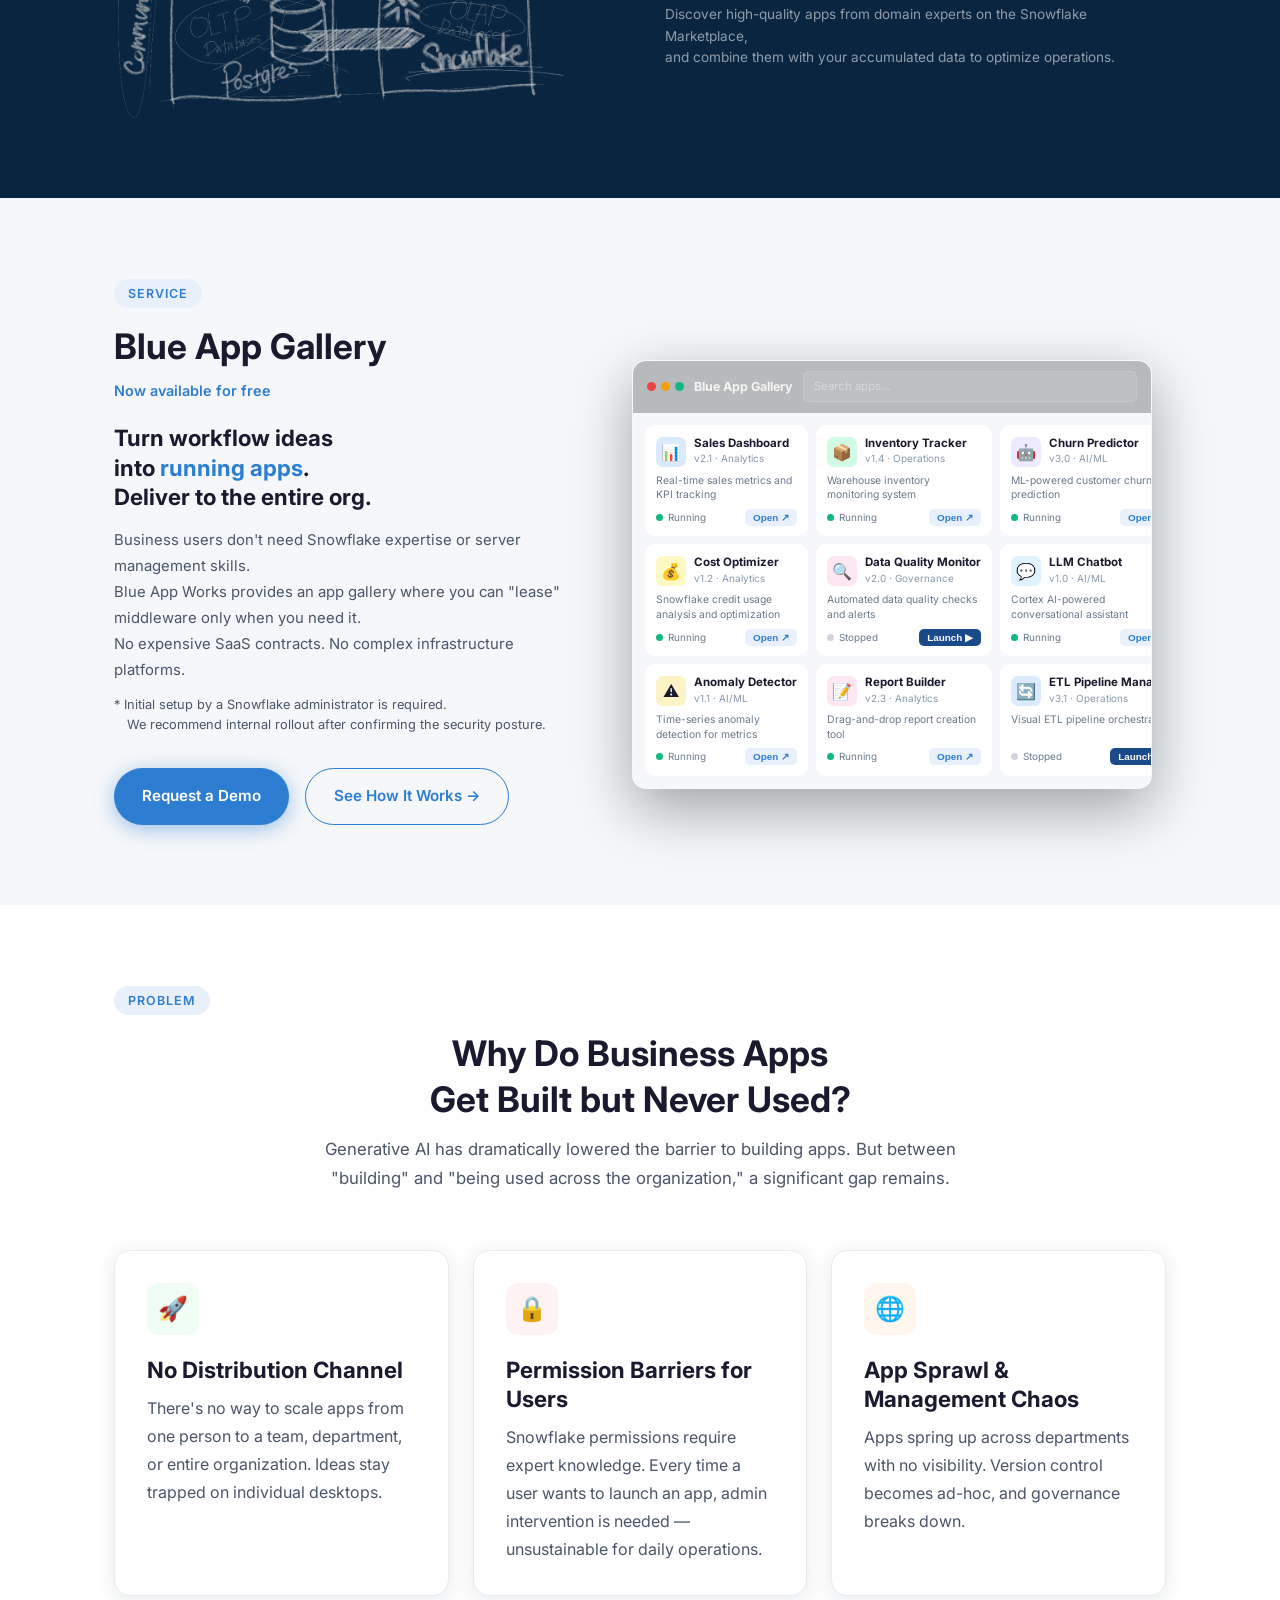
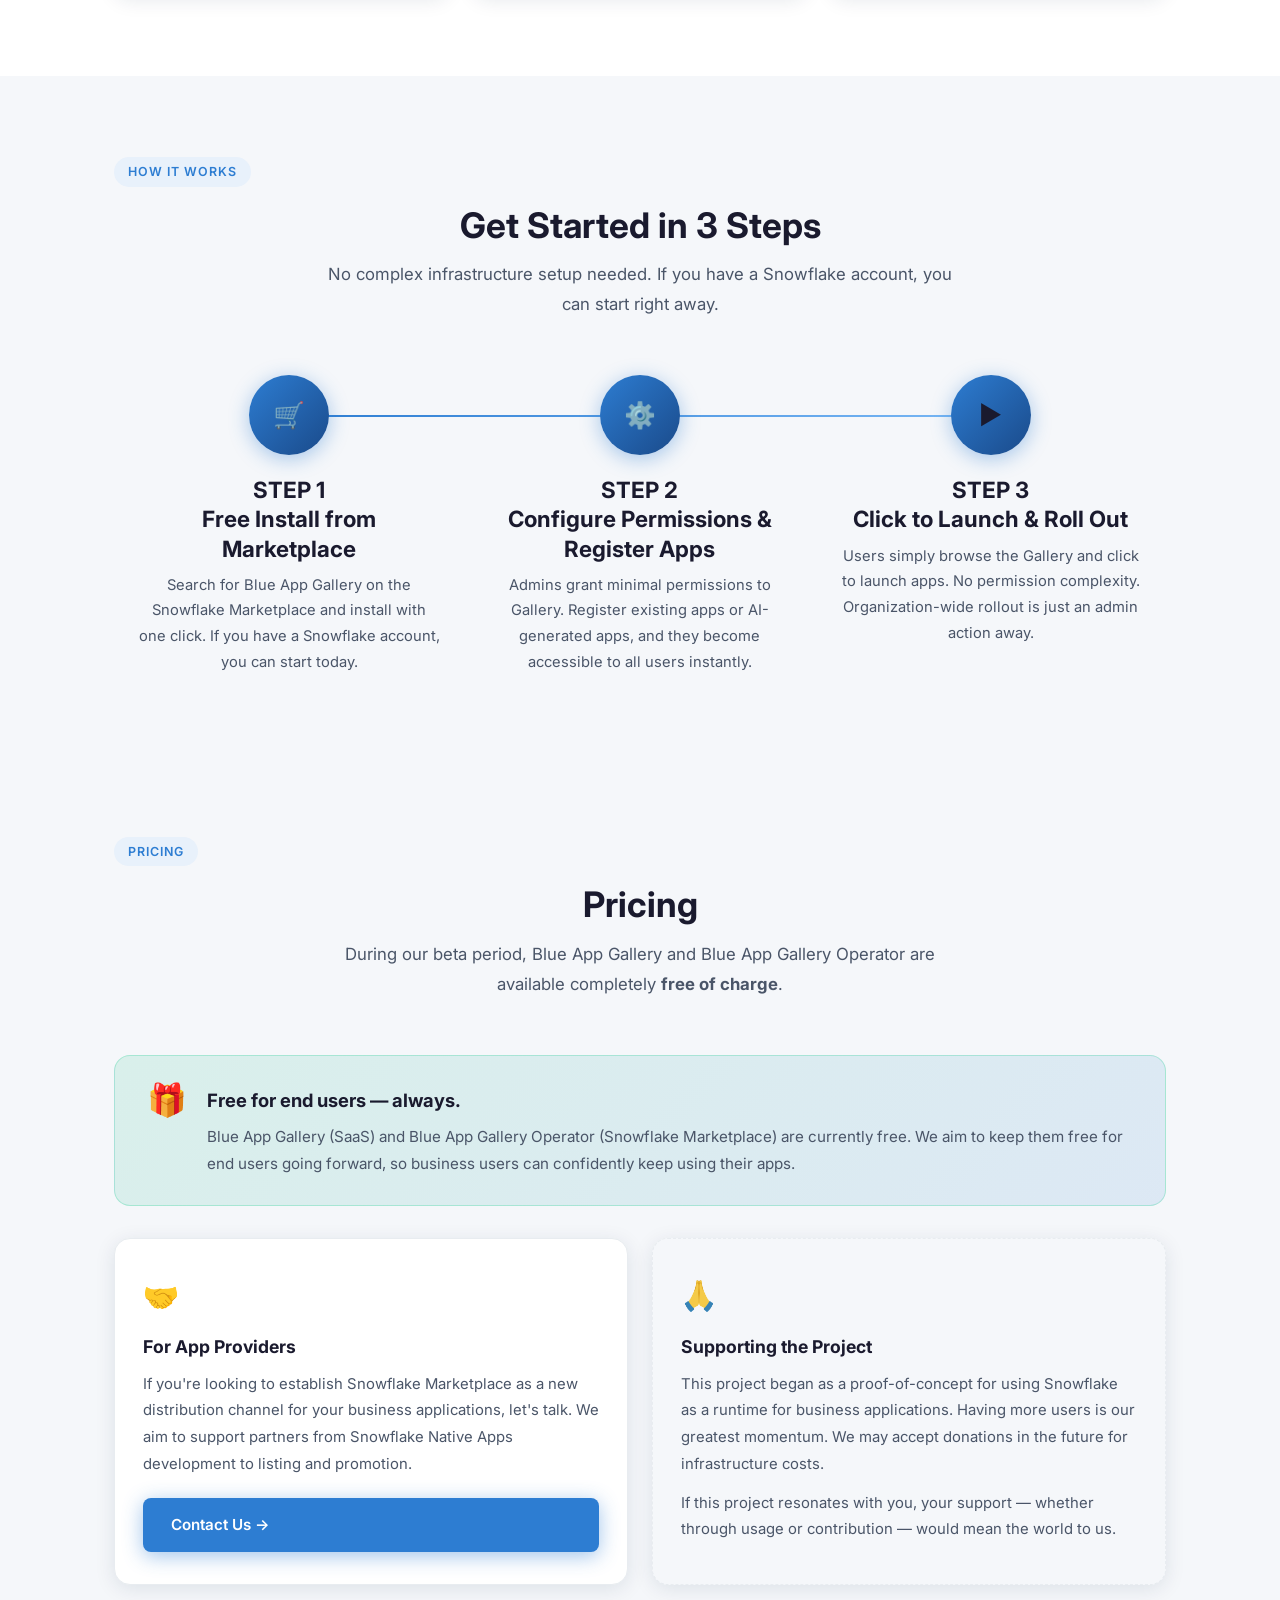
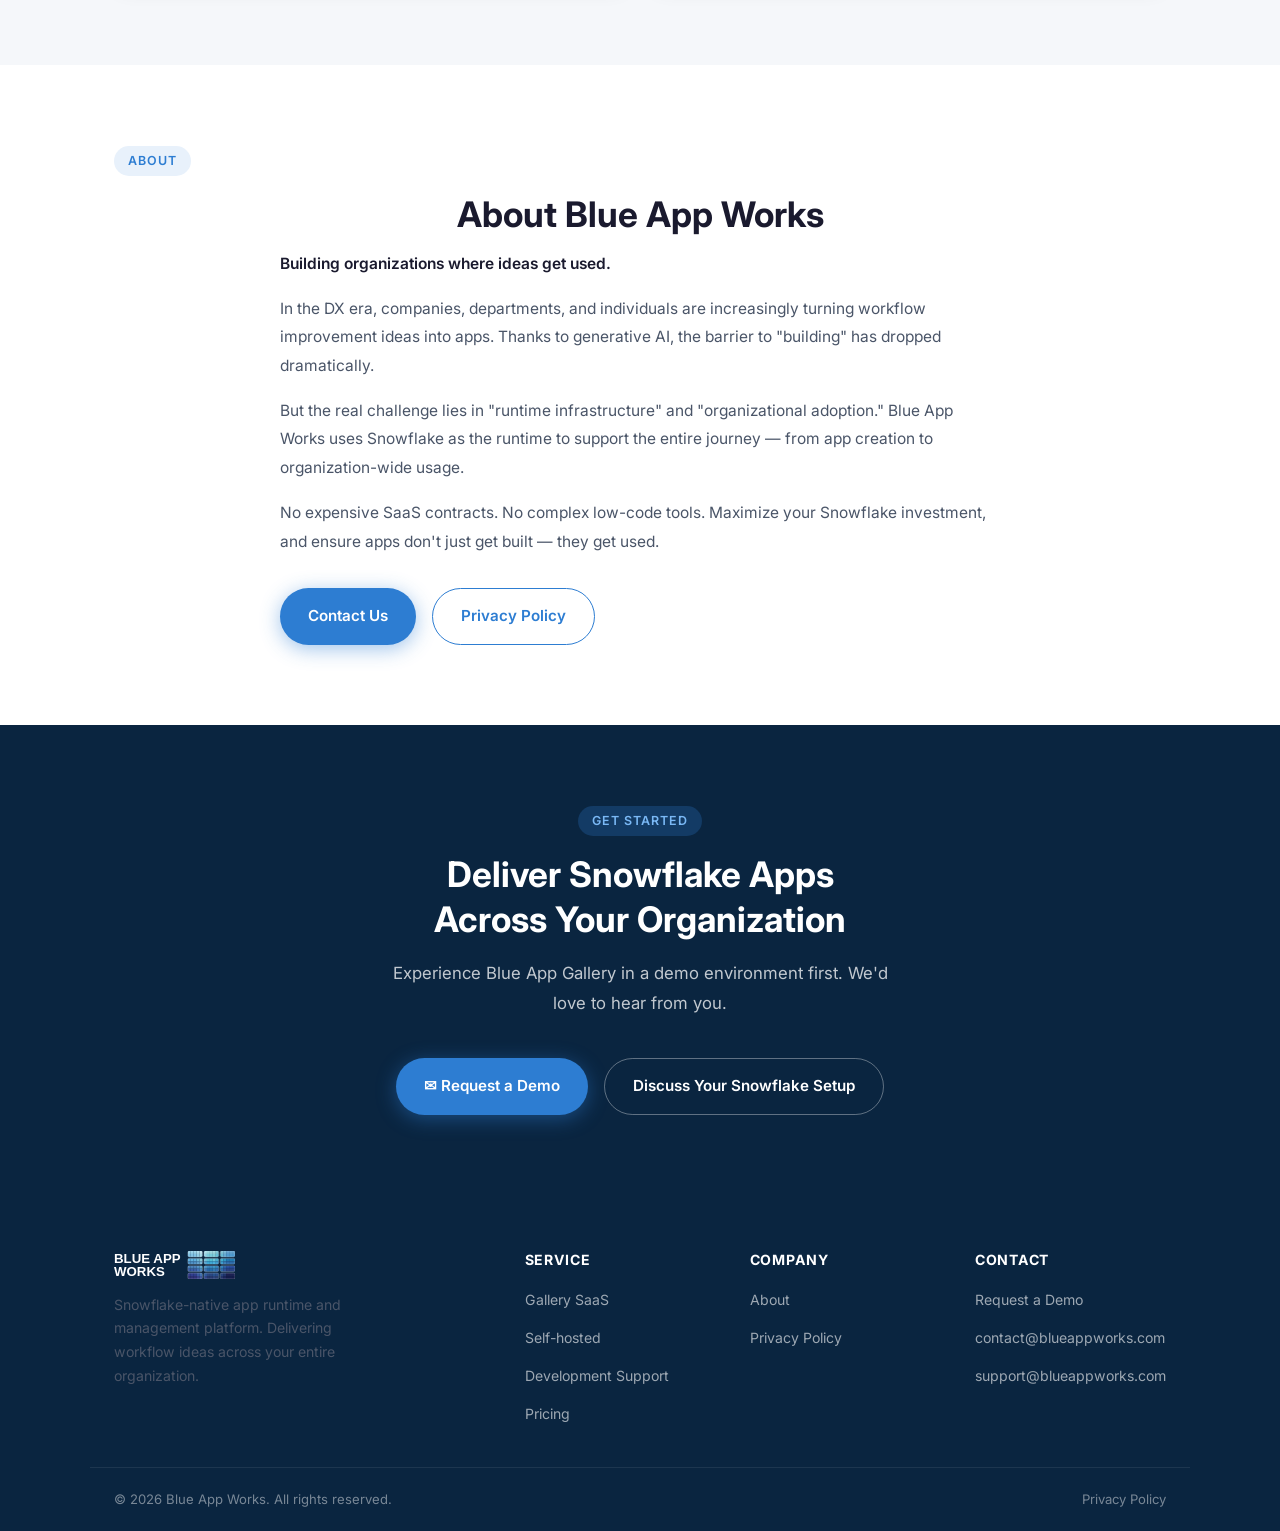
==== commit 0168823d: "Restructure sections: Our Perspective + Service (Blue App Gallery) - Rename badge: Service → Our Per" ====
--- a/index.html
+++ b/index.html
@@ -31,7 +31,7 @@
       <img src="images/logo.svg" alt="Blue App Works" class="nav-logo-img" />
     </a>
     <nav class="nav-links" id="nav-links">
-      <a href="#service">サービス</a>
+      <a href="#gallery-showcase">サービス</a>
       <a href="#problem">課題</a>
       <a href="#how">仕組み</a>
       <a href="#pricing">料金</a>
@@ -68,7 +68,7 @@
 <!-- ========== SERVICE ========== -->
 <section class="section section-dark" id="service">
   <div class="container">
-    <div class="badge">Service</div>
+    <div class="badge">Our Perspective</div>
     <h2 class="section-title" style="color:#fff">Snowflake as an<br>Operational Apps Platform</h2>
     <p class="section-sub">
       Snowflakeはいまやデータ分析基盤にとどまりません。<br>
@@ -101,7 +101,7 @@
           <div class="service-point-num">03</div>
           <div class="service-point-body">
             <h3>新たな業務アプリの流通チャネル</h3>
-            <p>AIによるアプリ生成も全盛ですが、オンプレ時代から長年親しまれてきた<br>業務パッケージなど有益なアプリ資産は限りなく存在します。<br>Snowflake Marketplaceが新たなチャネルとなり、業務の専門家による高品質なアプリを<br>入手し、蓄積されたデータと組み合わせた業務最適化を実現しましょう。</p>
+            <p>AIによるアプリ生成も全盛ですが、オンプレ時代から長年親しまれてきた<br>業務パッケージなど有益なアプリ資産は限りなく存在します。<br>Snowflake Marketplaceで業務の専門家による高品質なアプリを入手し、<br>蓄積されたデータと組み合わせた業務最適化を実現しましょう。</p>
           </div>
         </div>
       </div>
@@ -109,20 +109,29 @@
   </div>
 </section>
 
-<!-- ========== GALLERY SHOWCASE ========== -->
+<!-- ========== SERVICE: GALLERY ========== -->
 <section class="section section-alt" id="gallery-showcase">
   <div class="container">
+    <div class="badge">Service</div>
     <div class="showcase-inner">
       <div class="showcase-text">
-        <h2 class="section-title" style="text-align:left">
+        <h2 class="section-title" style="text-align:left;margin-bottom:8px">
+          Blue App Gallery
+        </h2>
+        <p style="text-align:left;color:var(--blue-accent);font-weight:600;margin-bottom:20px;font-size:0.9rem">無料提供を開始</p>
+        <h3 class="section-title" style="text-align:left;margin-bottom:16px">
           <span class="hero-line">業務改善アイデアを</span>
           <span class="hero-line"><span style="color:var(--blue-accent)">すぐ動くアプリ</span>に。</span>
           <span class="hero-line">組織全体に届ける。</span>
-        </h2>
-        <p class="section-sub" style="text-align:left;margin:0 0 32px">
-          生成AIが作ったアプリを、Snowflake上で安全・簡単に起動・管理・共有する
-          ミドルウェア＆ギャラリープラットフォームを提供します。
-          大掛かりなSaaS契約も、複雑なローコード環境も不要です。
+        </h3>
+        <p class="section-sub" style="text-align:left;margin:0 0 12px;font-size:0.93rem">
+          アプリの利用者であるビジネスユーザーにはSnowflakeの知識もサーバーの起動停止操作もいりません。<br>
+          必要な時だけミドルウェアを「リース」して利用できるアプリギャラリーを Blue App Works が提供します。<br>
+          大掛かりなSaaS契約も、複雑なインフラプラットフォームも不要です。
+        </p>
+        <p style="text-align:left;font-size:0.8rem;color:var(--text-sub);margin:0 0 32px;line-height:1.6">
+          ※利用開始にあたっては、Snowflake環境の管理者による初期設定が必要です。<br>
+          　安全であることをご理解いただいた上で社内展開されることをおススメします。
         </p>
         <div class="hero-actions">
           <a href="contact.html" class="btn btn-primary">
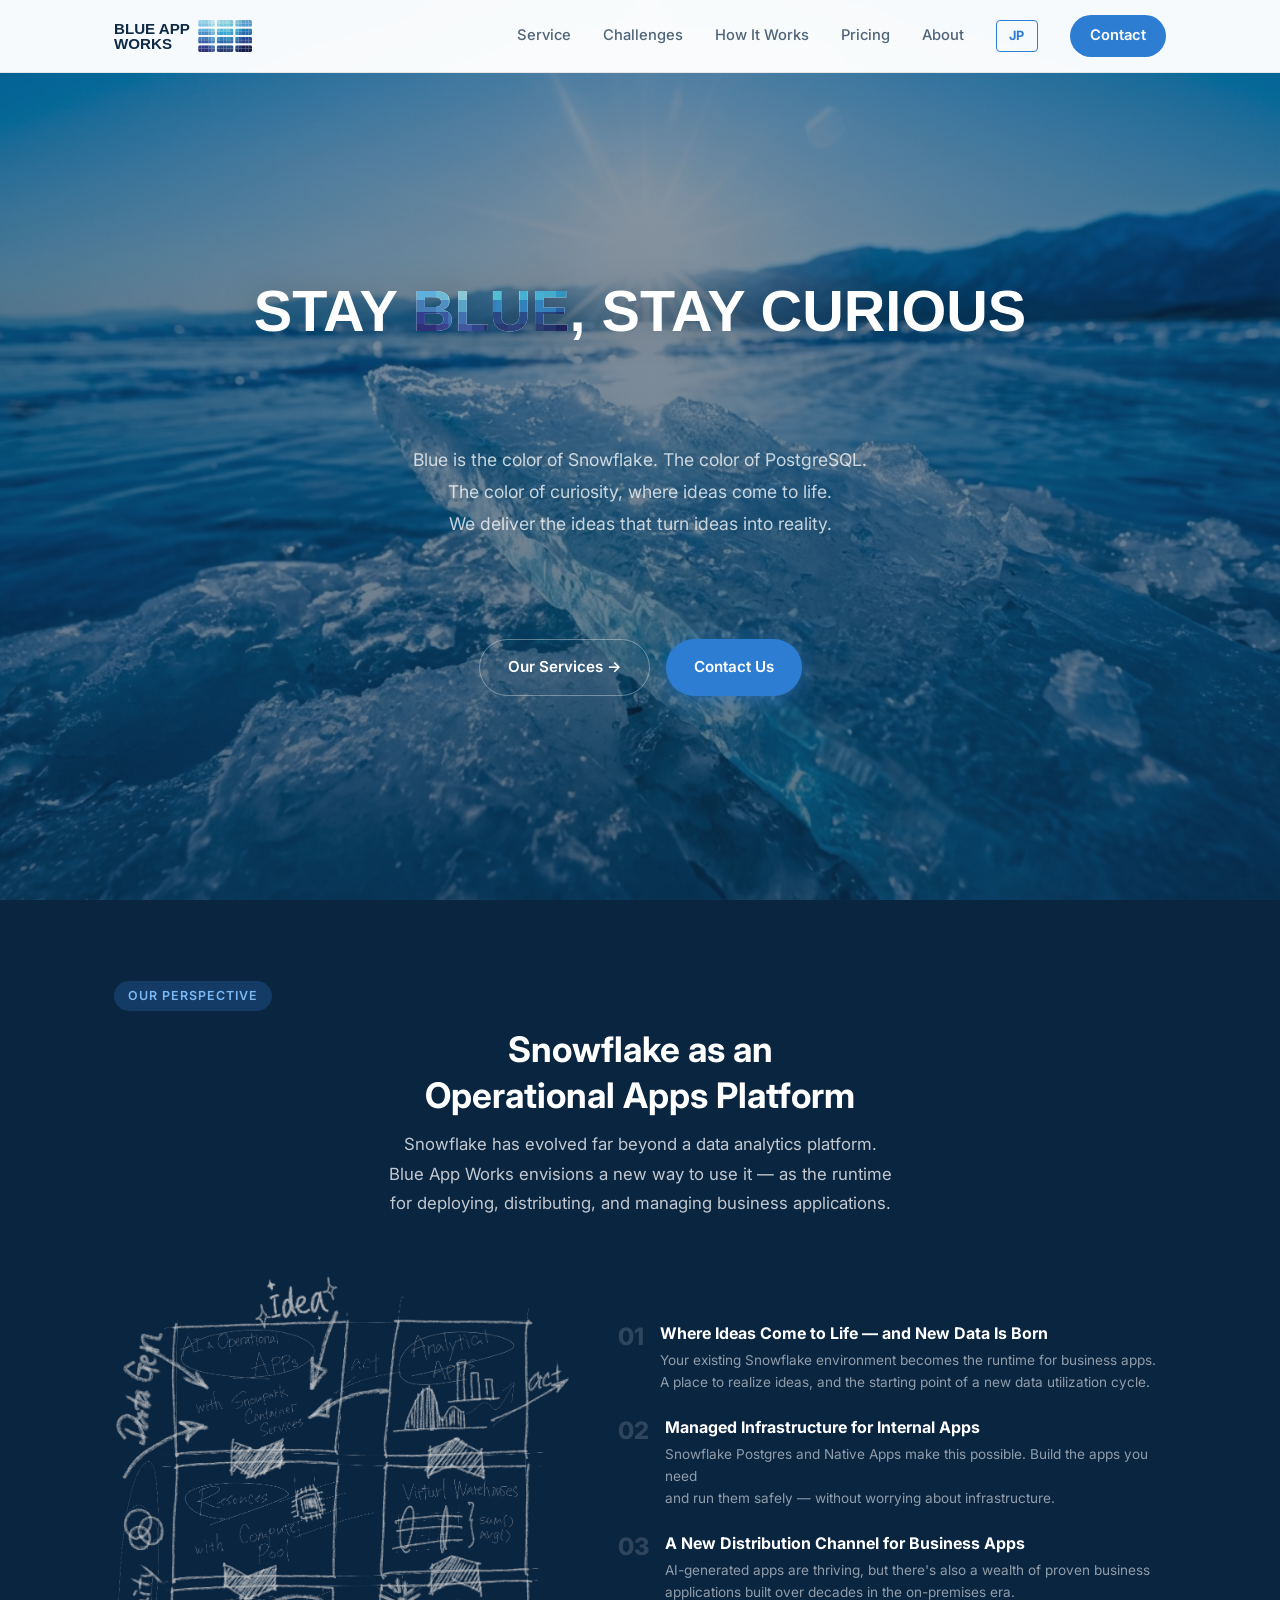
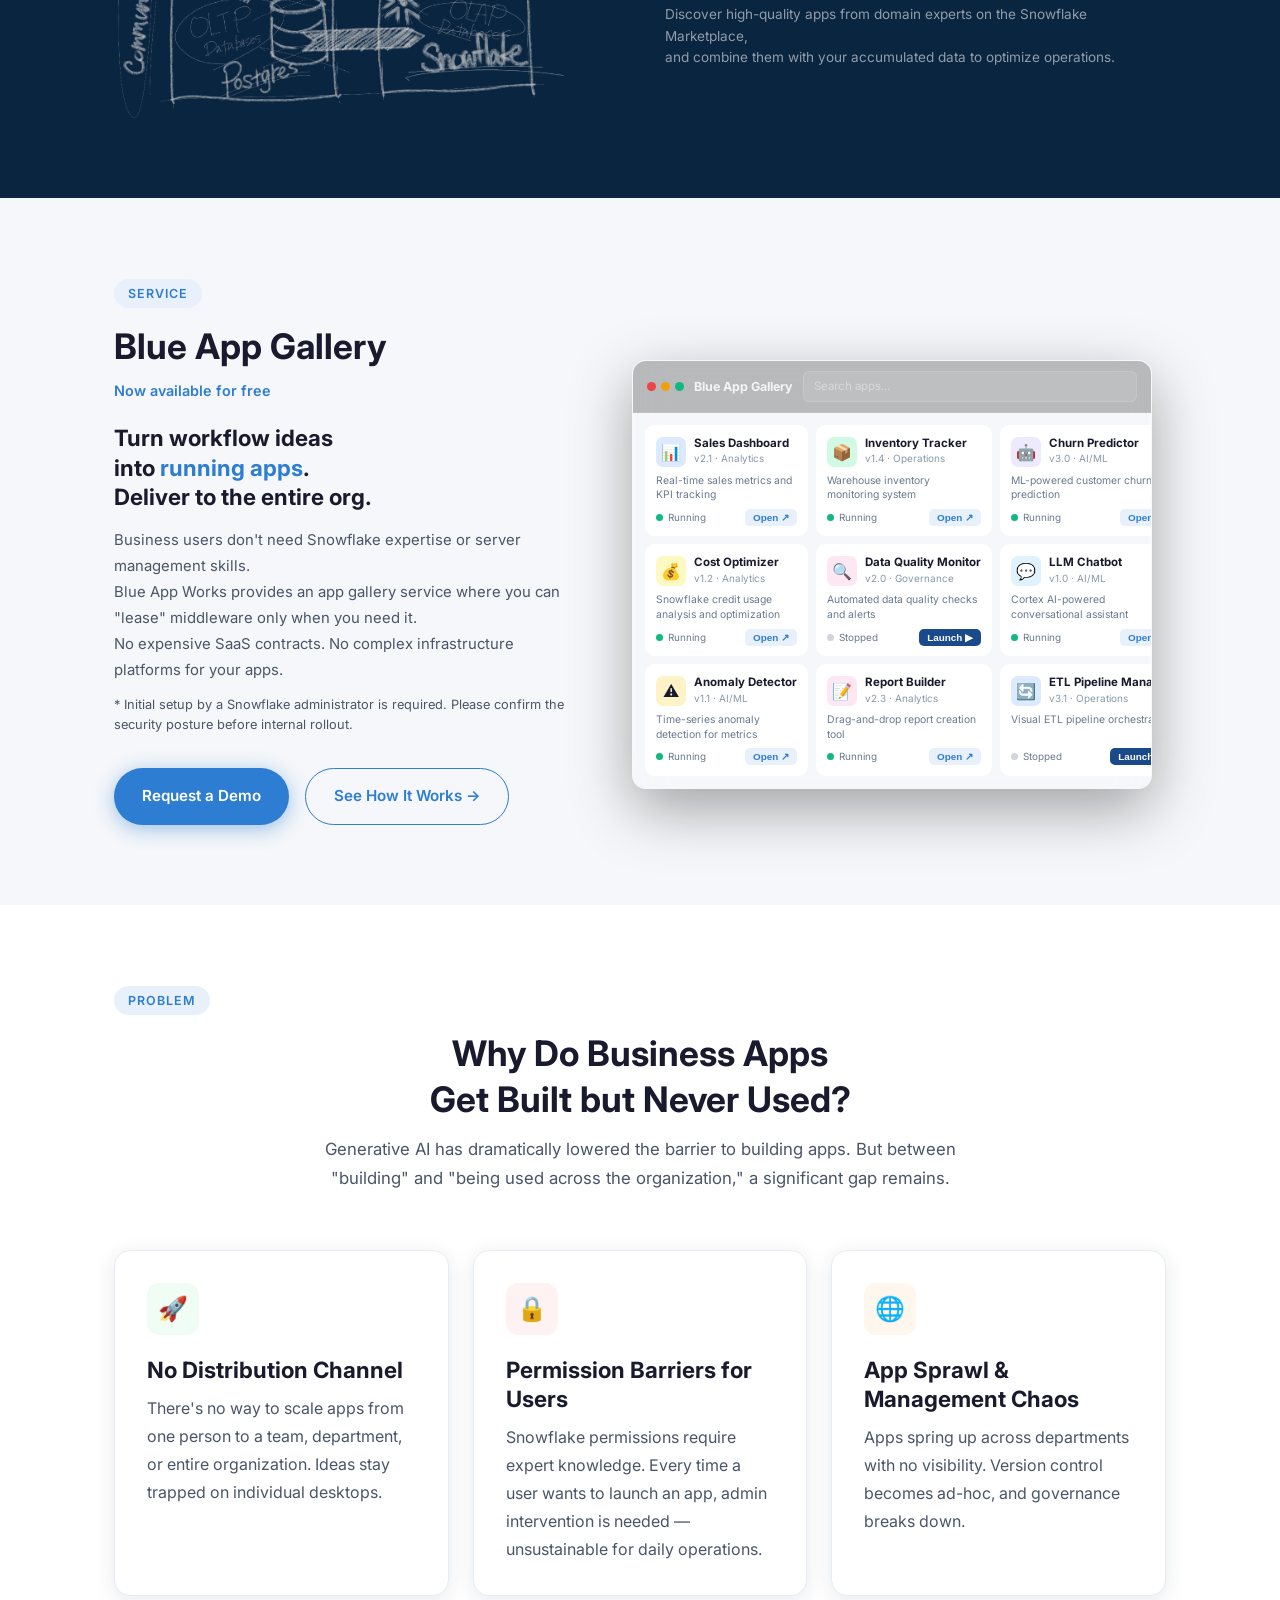
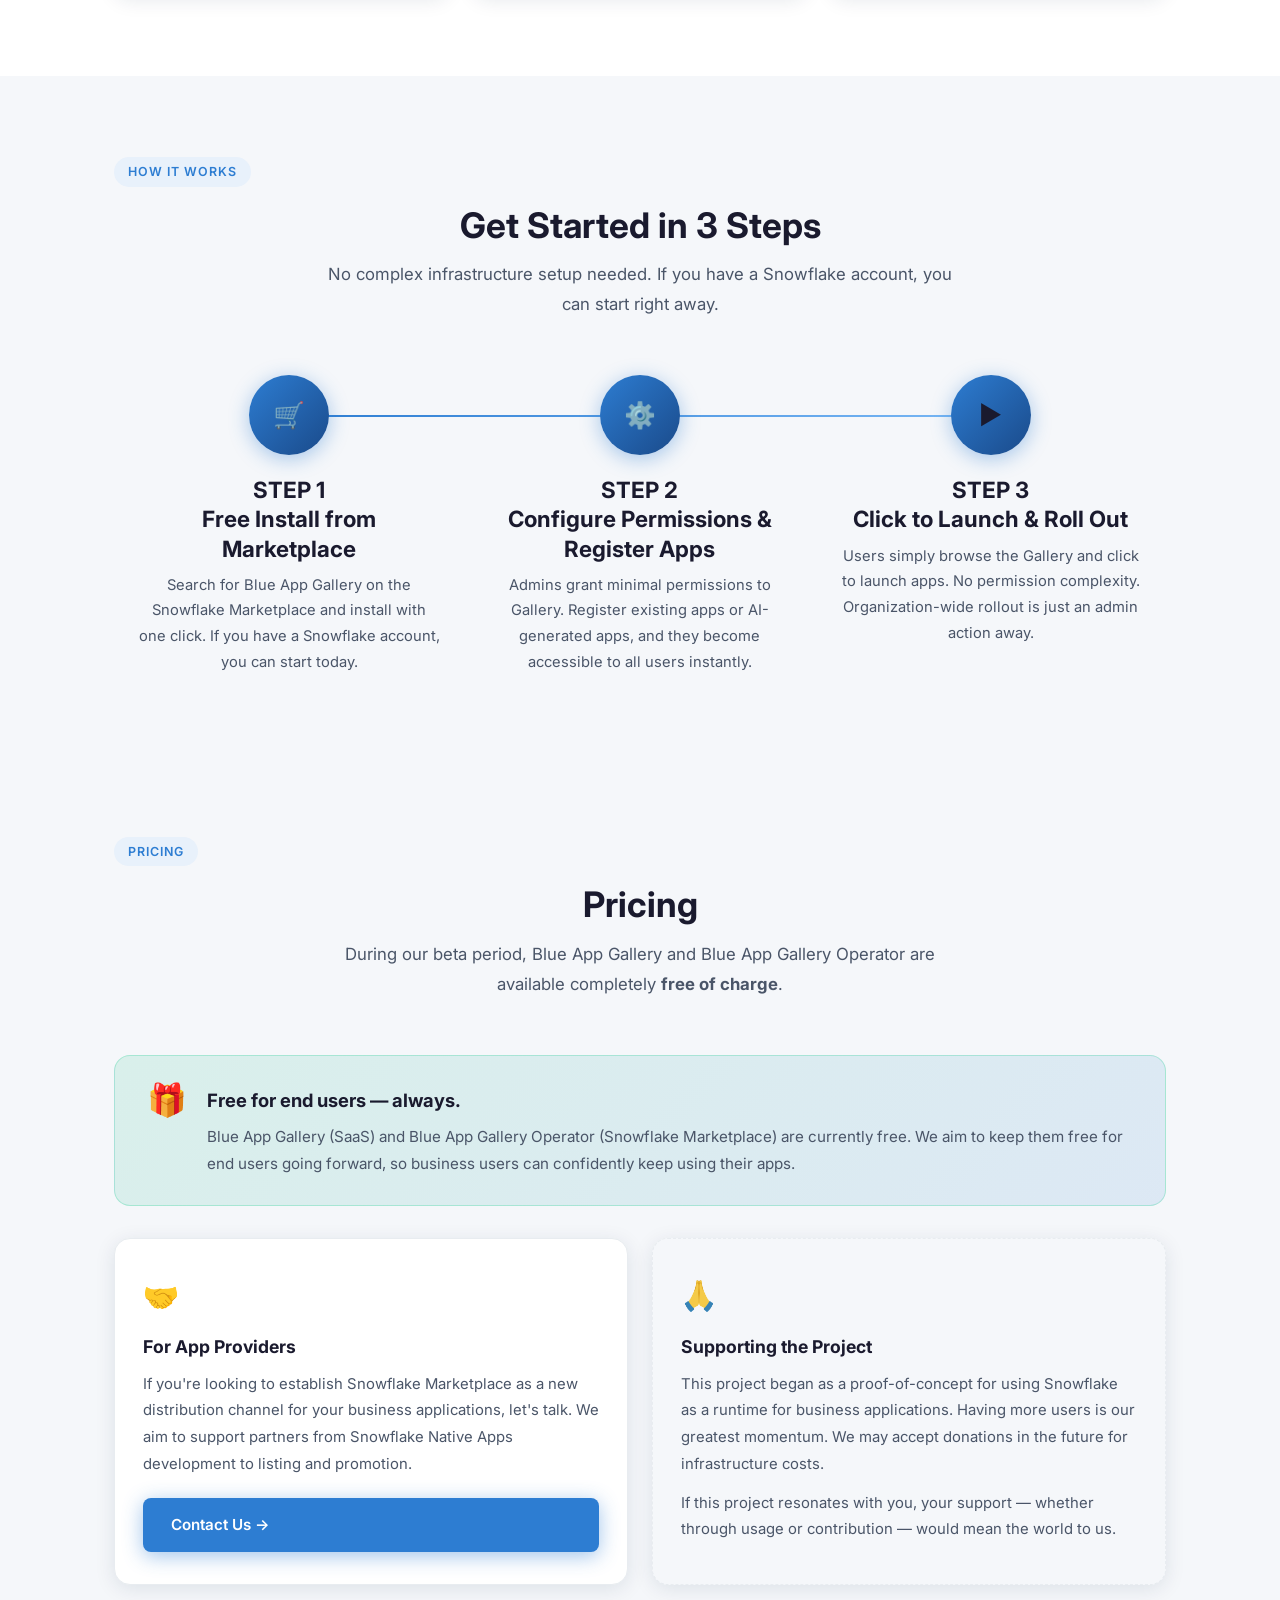
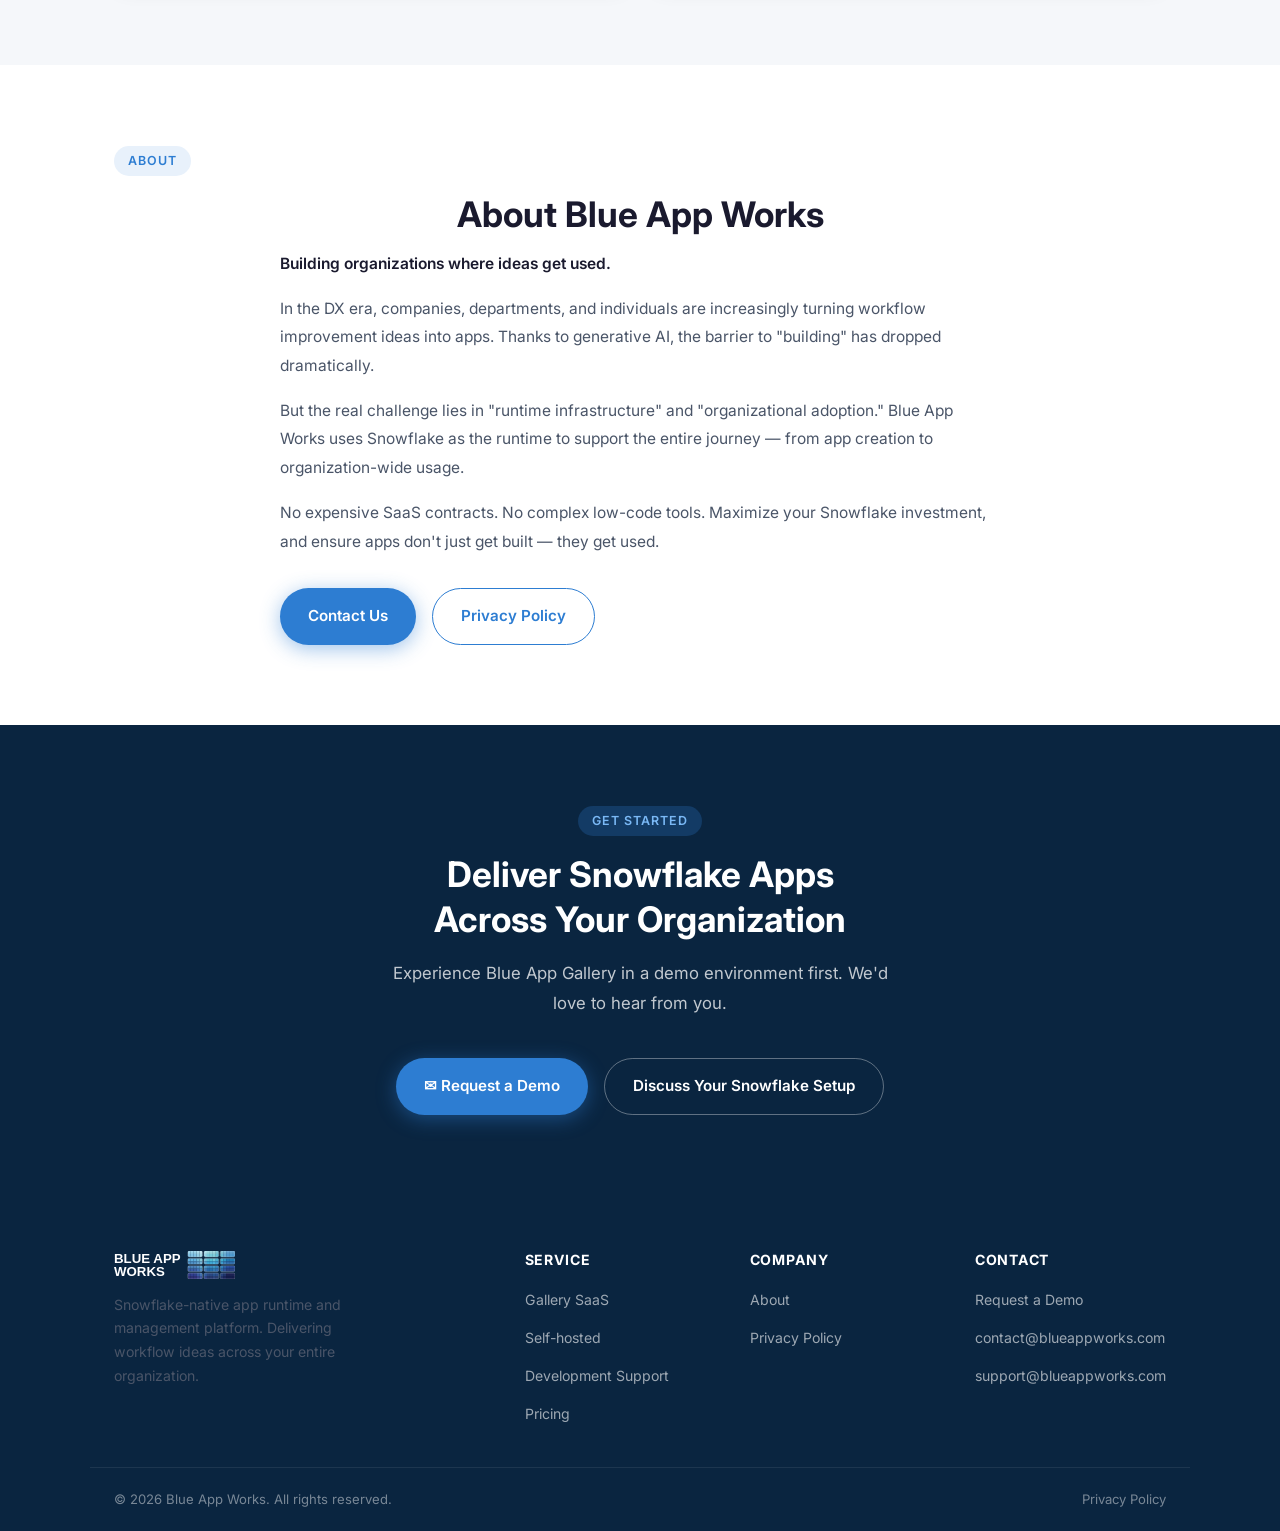
==== commit e03d9296: "Refine Blue App Gallery service description copy Co-Authored-By: Claude Opus 4.6 (1M context) <norep" ====
--- a/index.html
+++ b/index.html
@@ -126,12 +126,11 @@
         </h3>
         <p class="section-sub" style="text-align:left;margin:0 0 12px;font-size:0.93rem">
           アプリの利用者であるビジネスユーザーにはSnowflakeの知識もサーバーの起動停止操作もいりません。<br>
-          必要な時だけミドルウェアを「リース」して利用できるアプリギャラリーを Blue App Works が提供します。<br>
-          大掛かりなSaaS契約も、複雑なインフラプラットフォームも不要です。
+          必要な時だけミドルウェアを「リース」して利用できるアプリギャラリーサービスを Blue App Works が提供します。<br>
+          大掛かりなSaaS契約も、アプリのための複雑なインフラプラットフォームも不要です。
         </p>
         <p style="text-align:left;font-size:0.8rem;color:var(--text-sub);margin:0 0 32px;line-height:1.6">
-          ※利用開始にあたっては、Snowflake環境の管理者による初期設定が必要です。<br>
-          　安全であることをご理解いただいた上で社内展開されることをおススメします。
+          ※利用開始にあたり、Snowflake環境の管理者による初期設定が必要です。安全であることをご確認の上で社内展開ください。
         </p>
         <div class="hero-actions">
           <a href="contact.html" class="btn btn-primary">
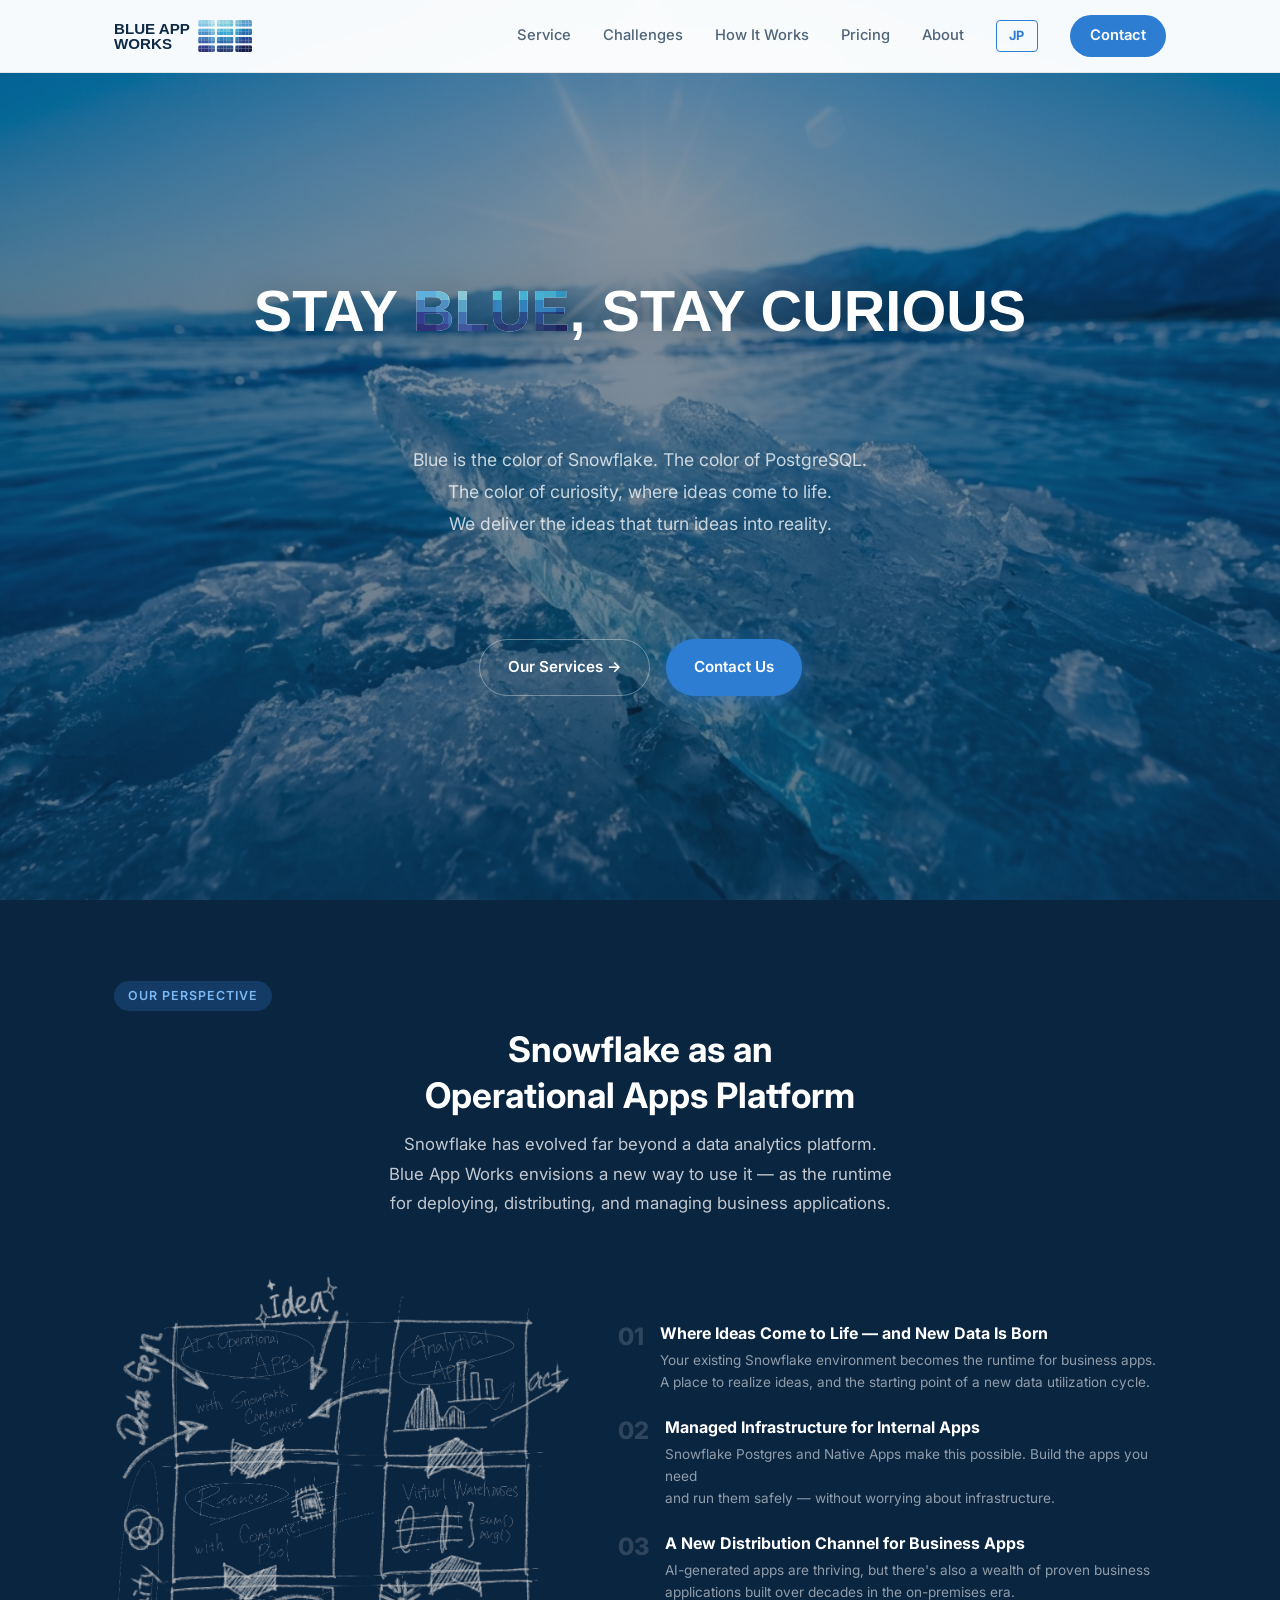
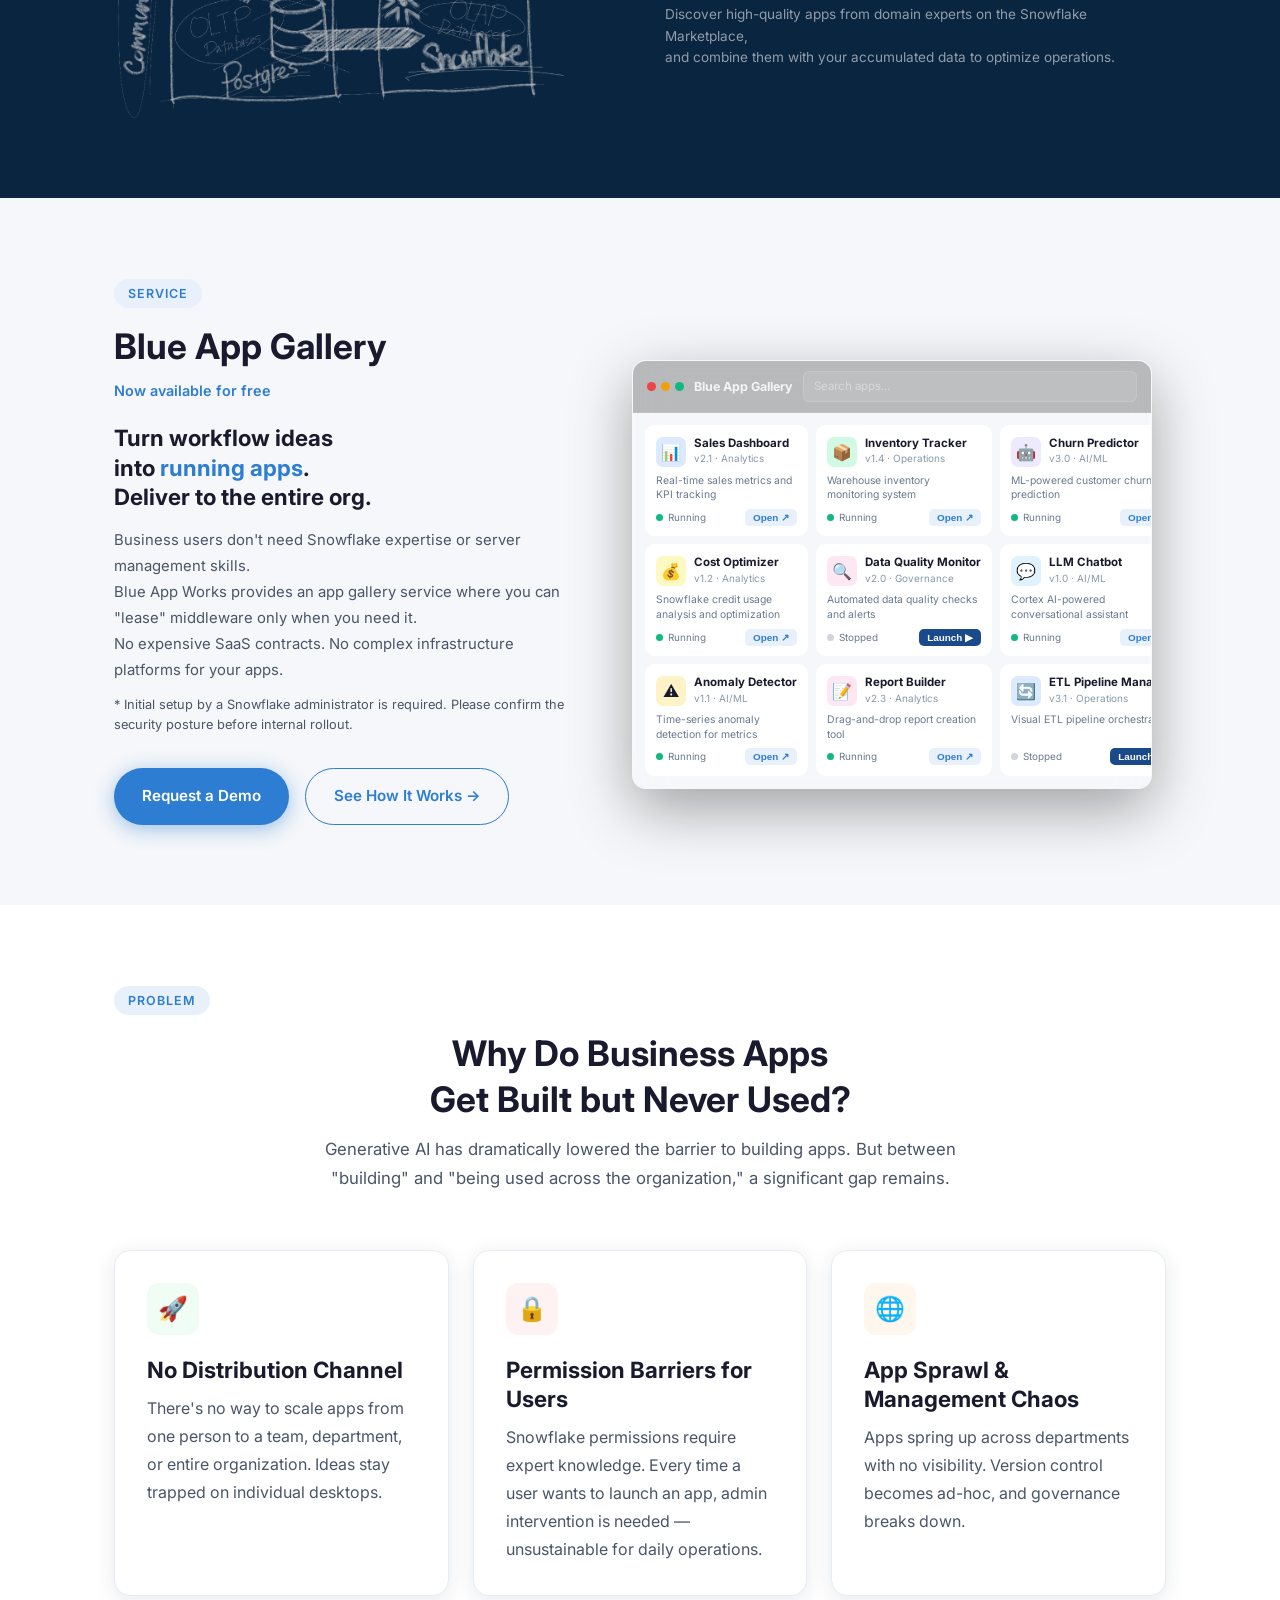
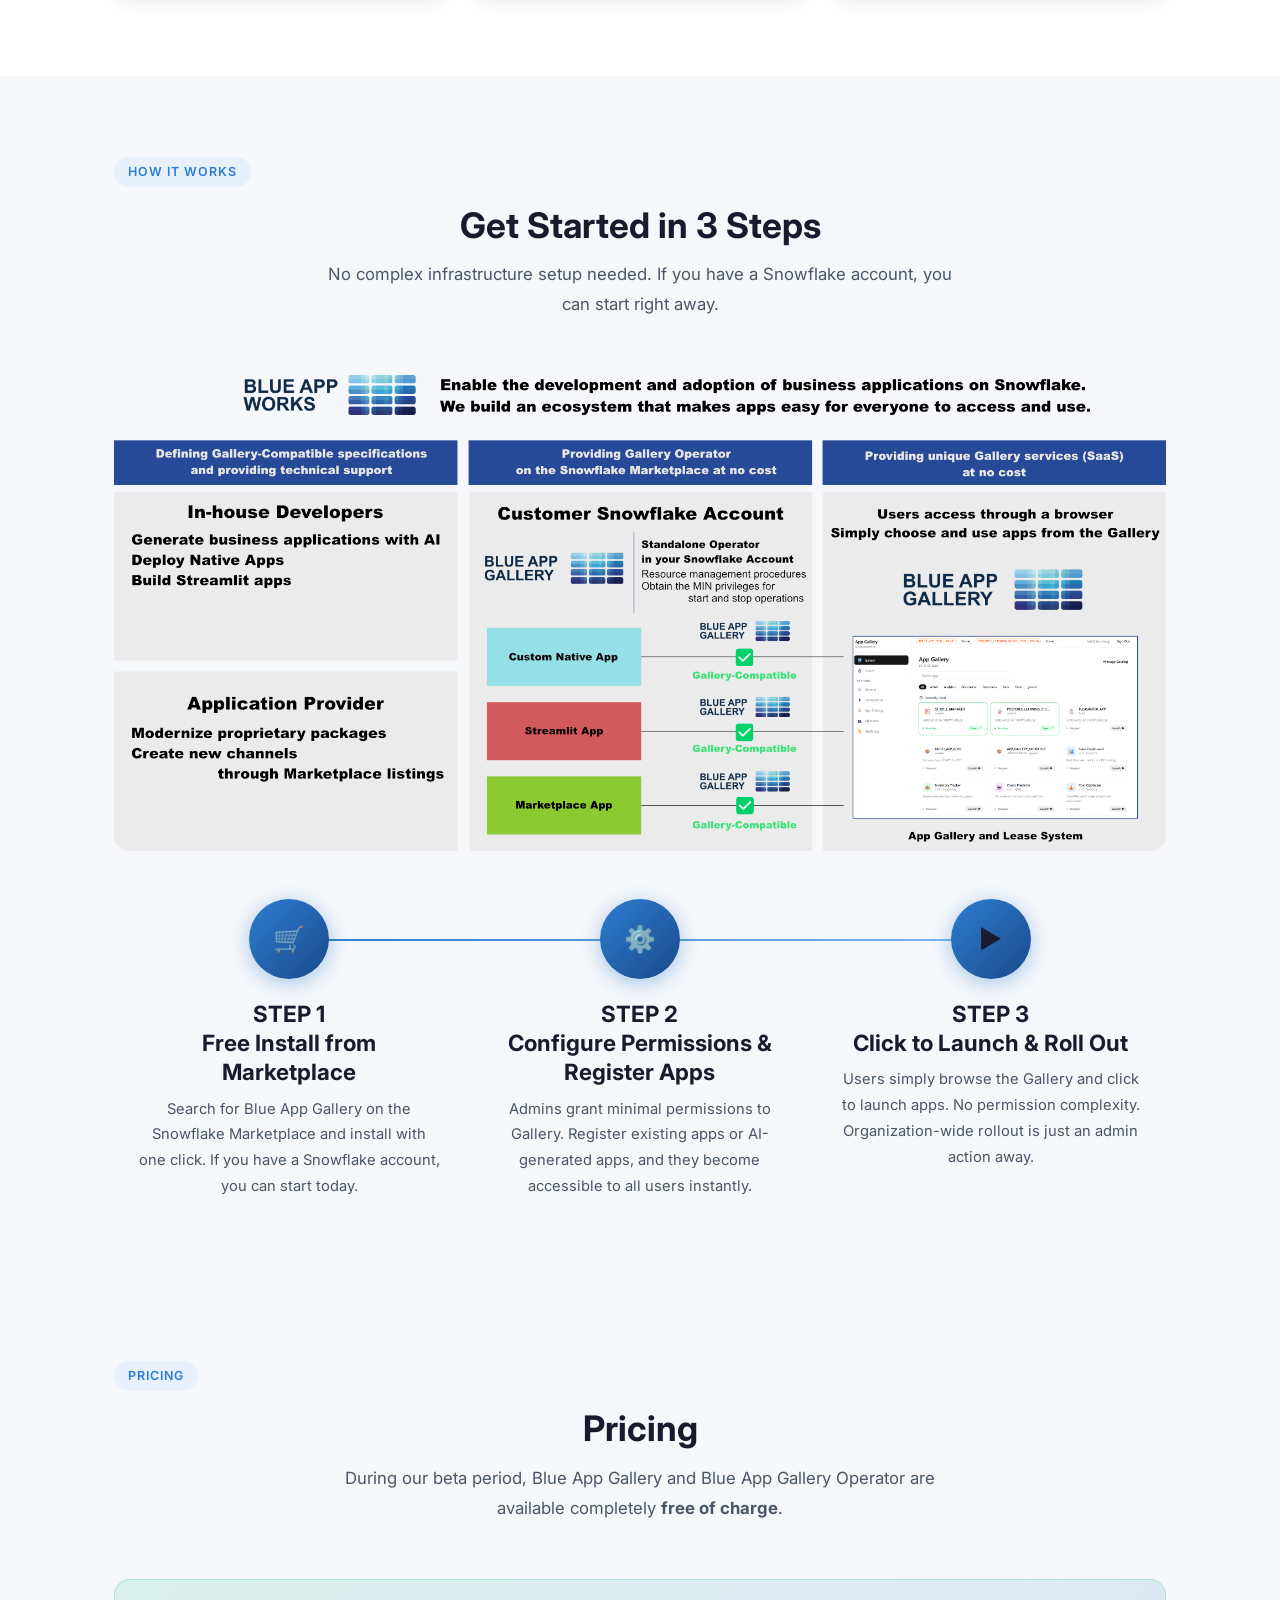
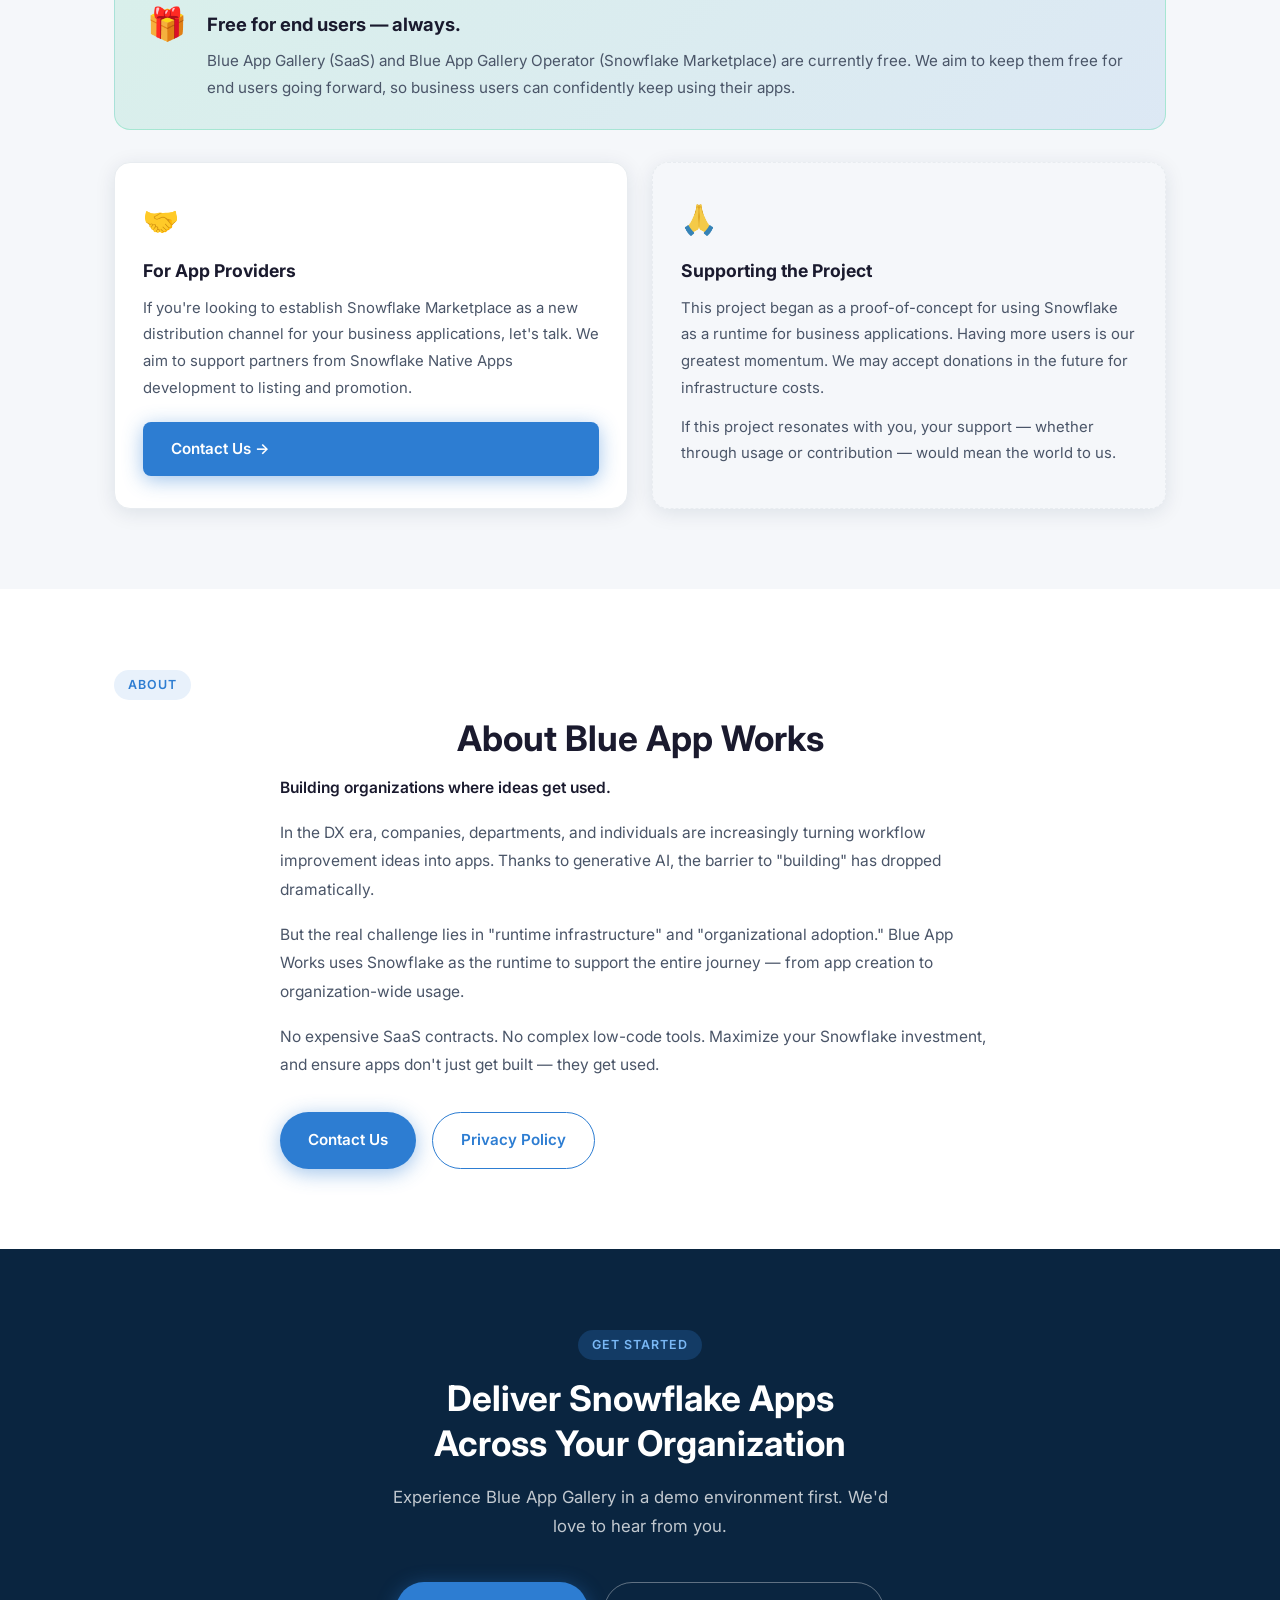
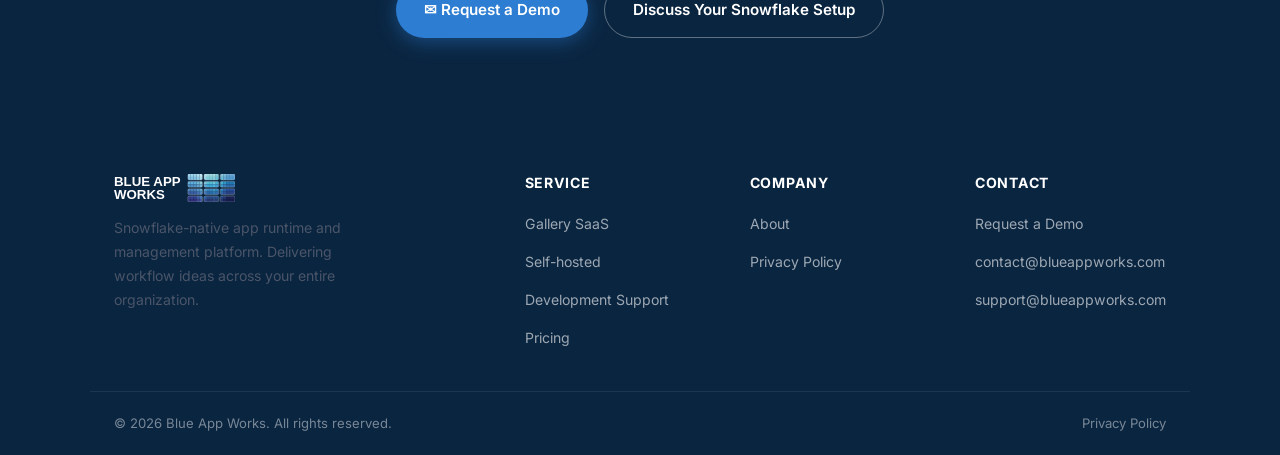
==== commit 437364a7: "Add How It Works diagrams (ja/en) to respective pages Co-Authored-By: Claude Opus 4.6 (1M context) <" ====
--- a/index.html
+++ b/index.html
@@ -242,6 +242,9 @@
     <p class="section-sub">
       複雑なインフラ構築は不要。Snowflakeアカウントがあればすぐに始められます。
     </p>
+    <div style="text-align:center;margin-bottom:48px">
+      <img src="images/BAW-works-ja.png" alt="Blue App Works の仕組み" style="max-width:100%;height:auto;border-radius:var(--radius-lg)" />
+    </div>
     <div class="steps">
       <div class="step">
         <div class="step-circle">🛒</div>
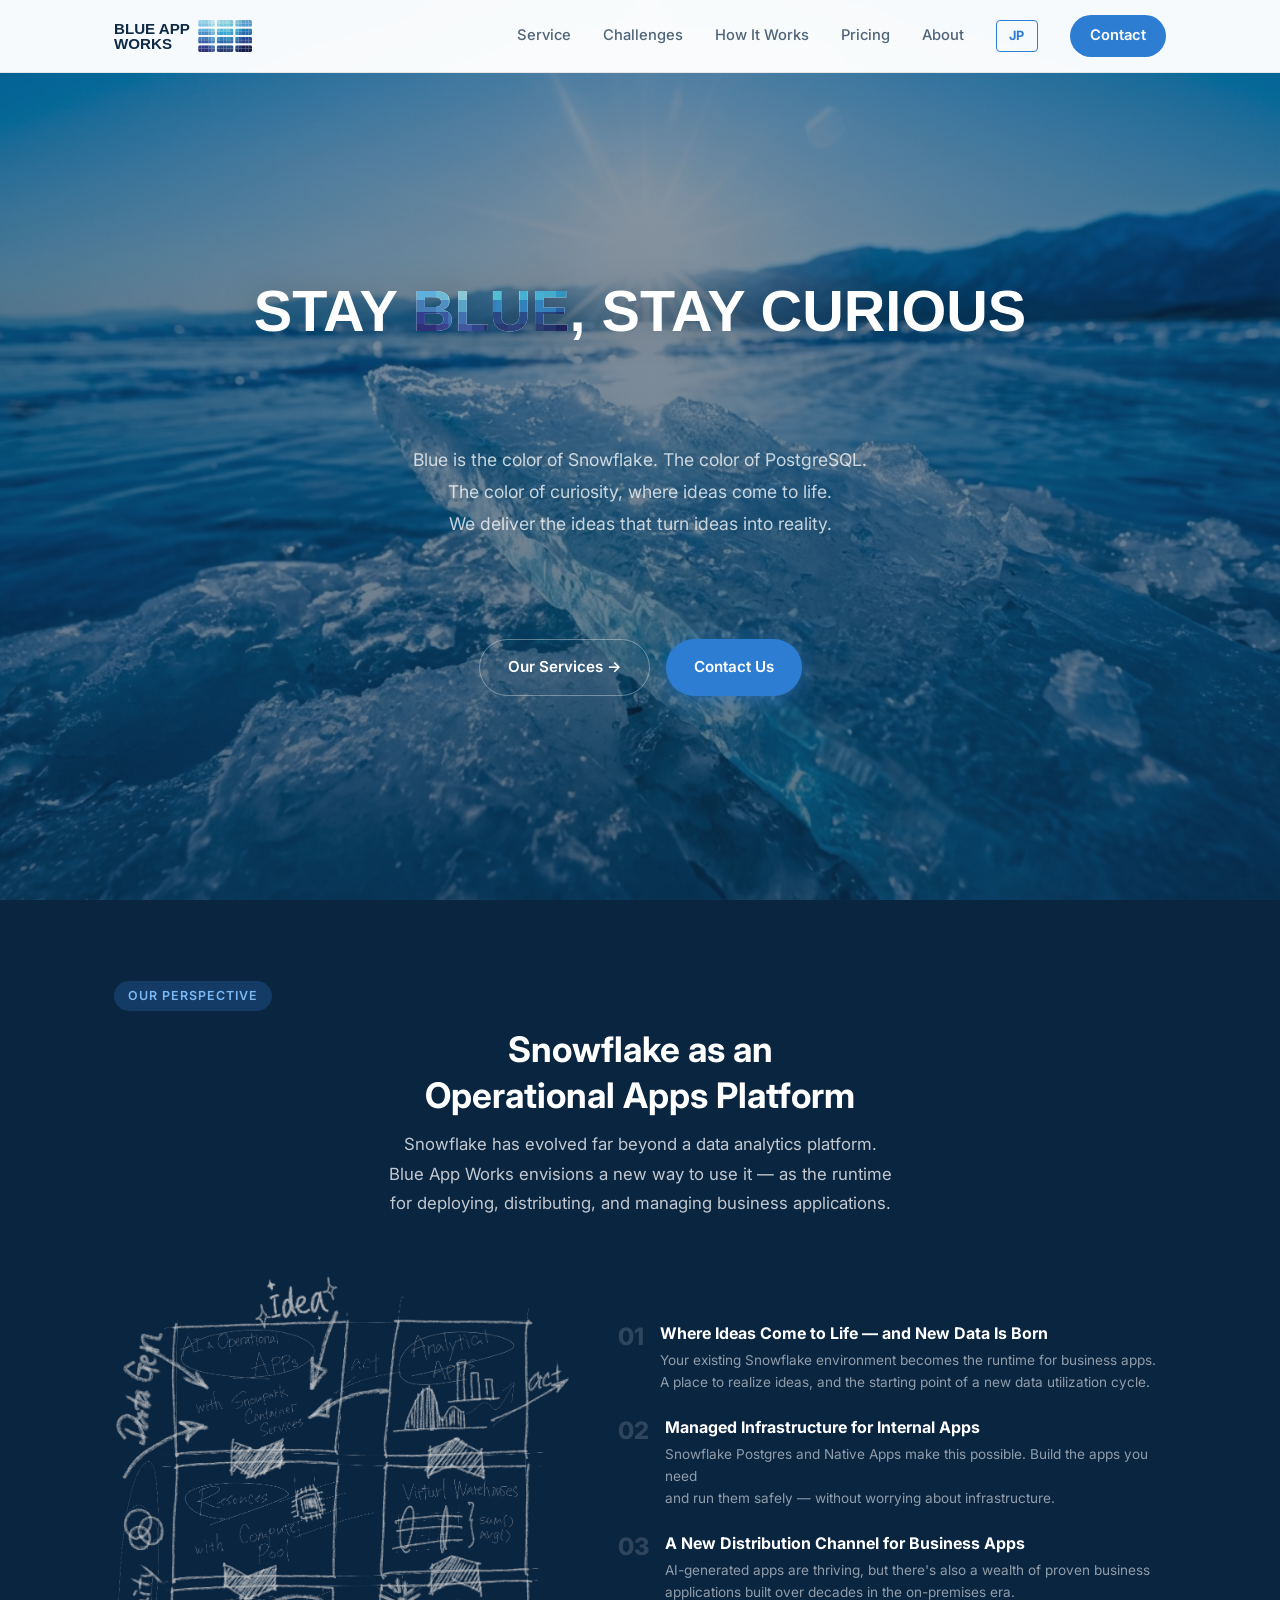
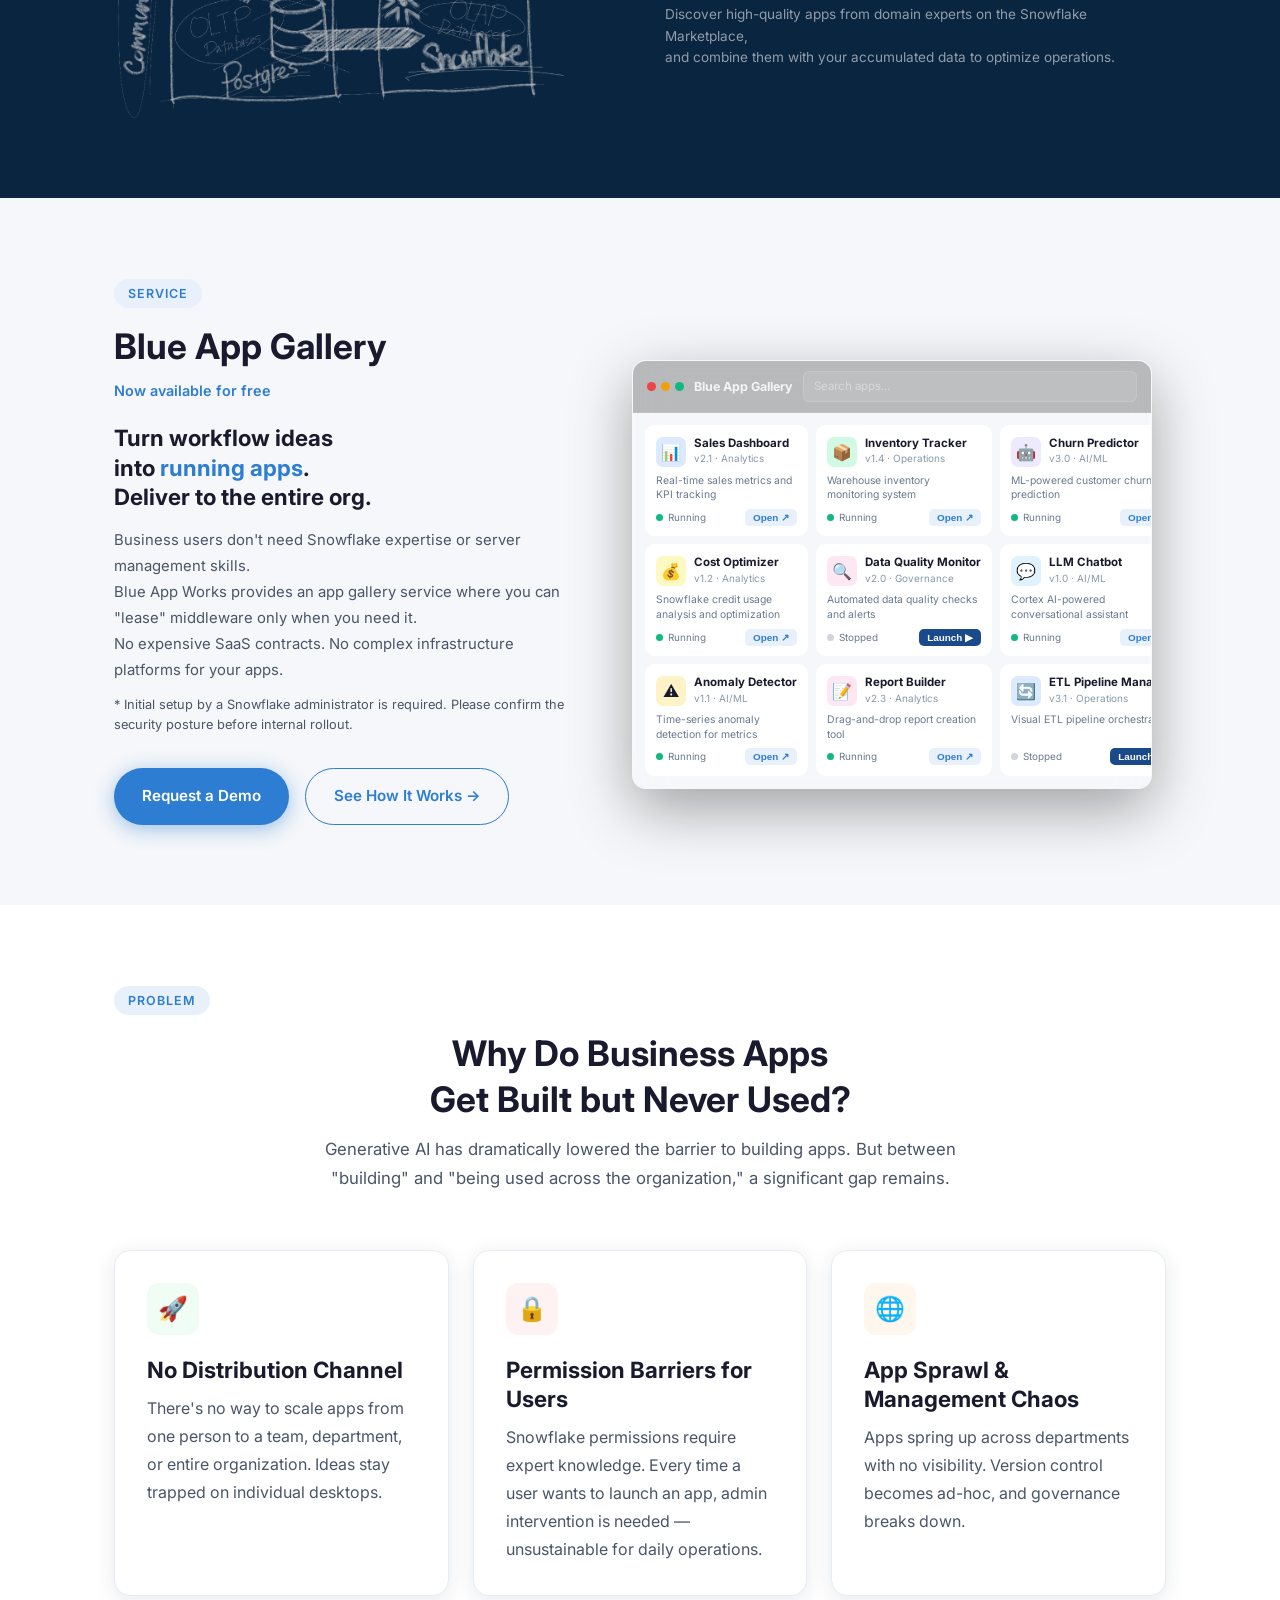
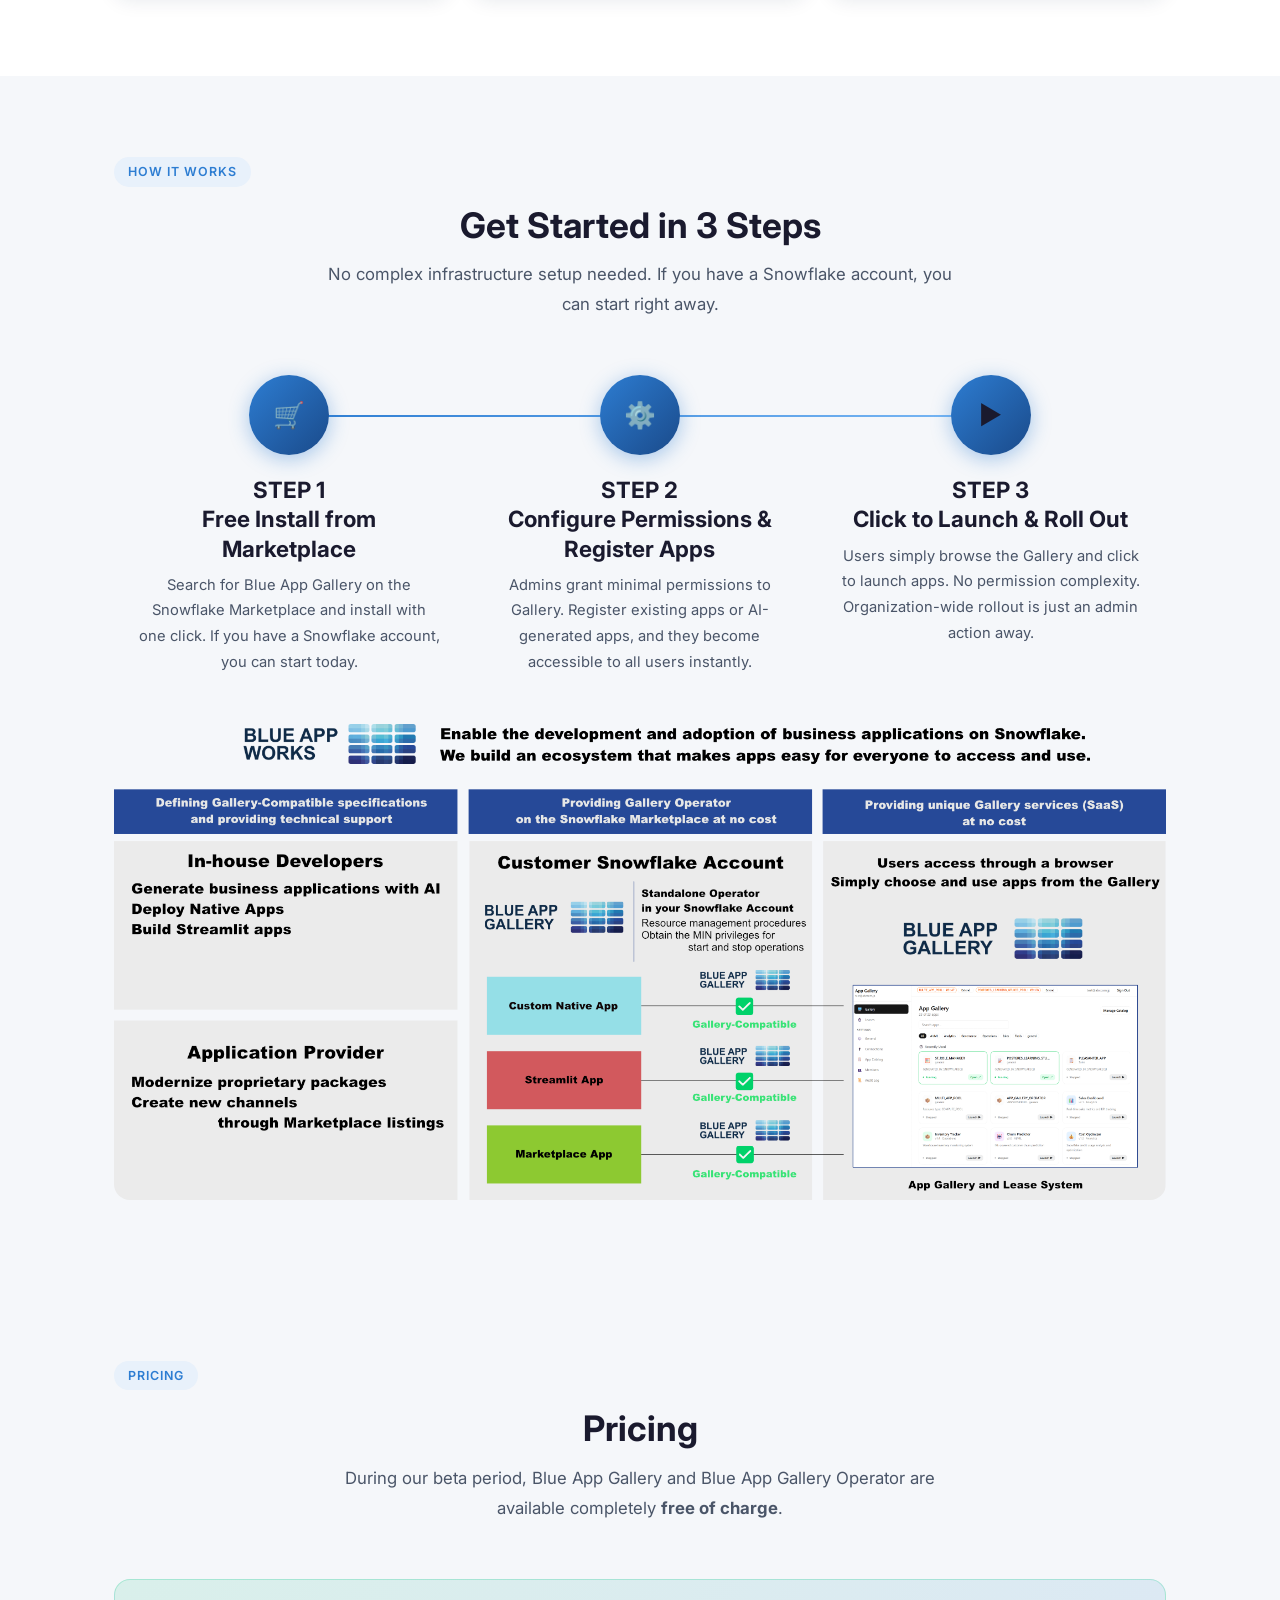
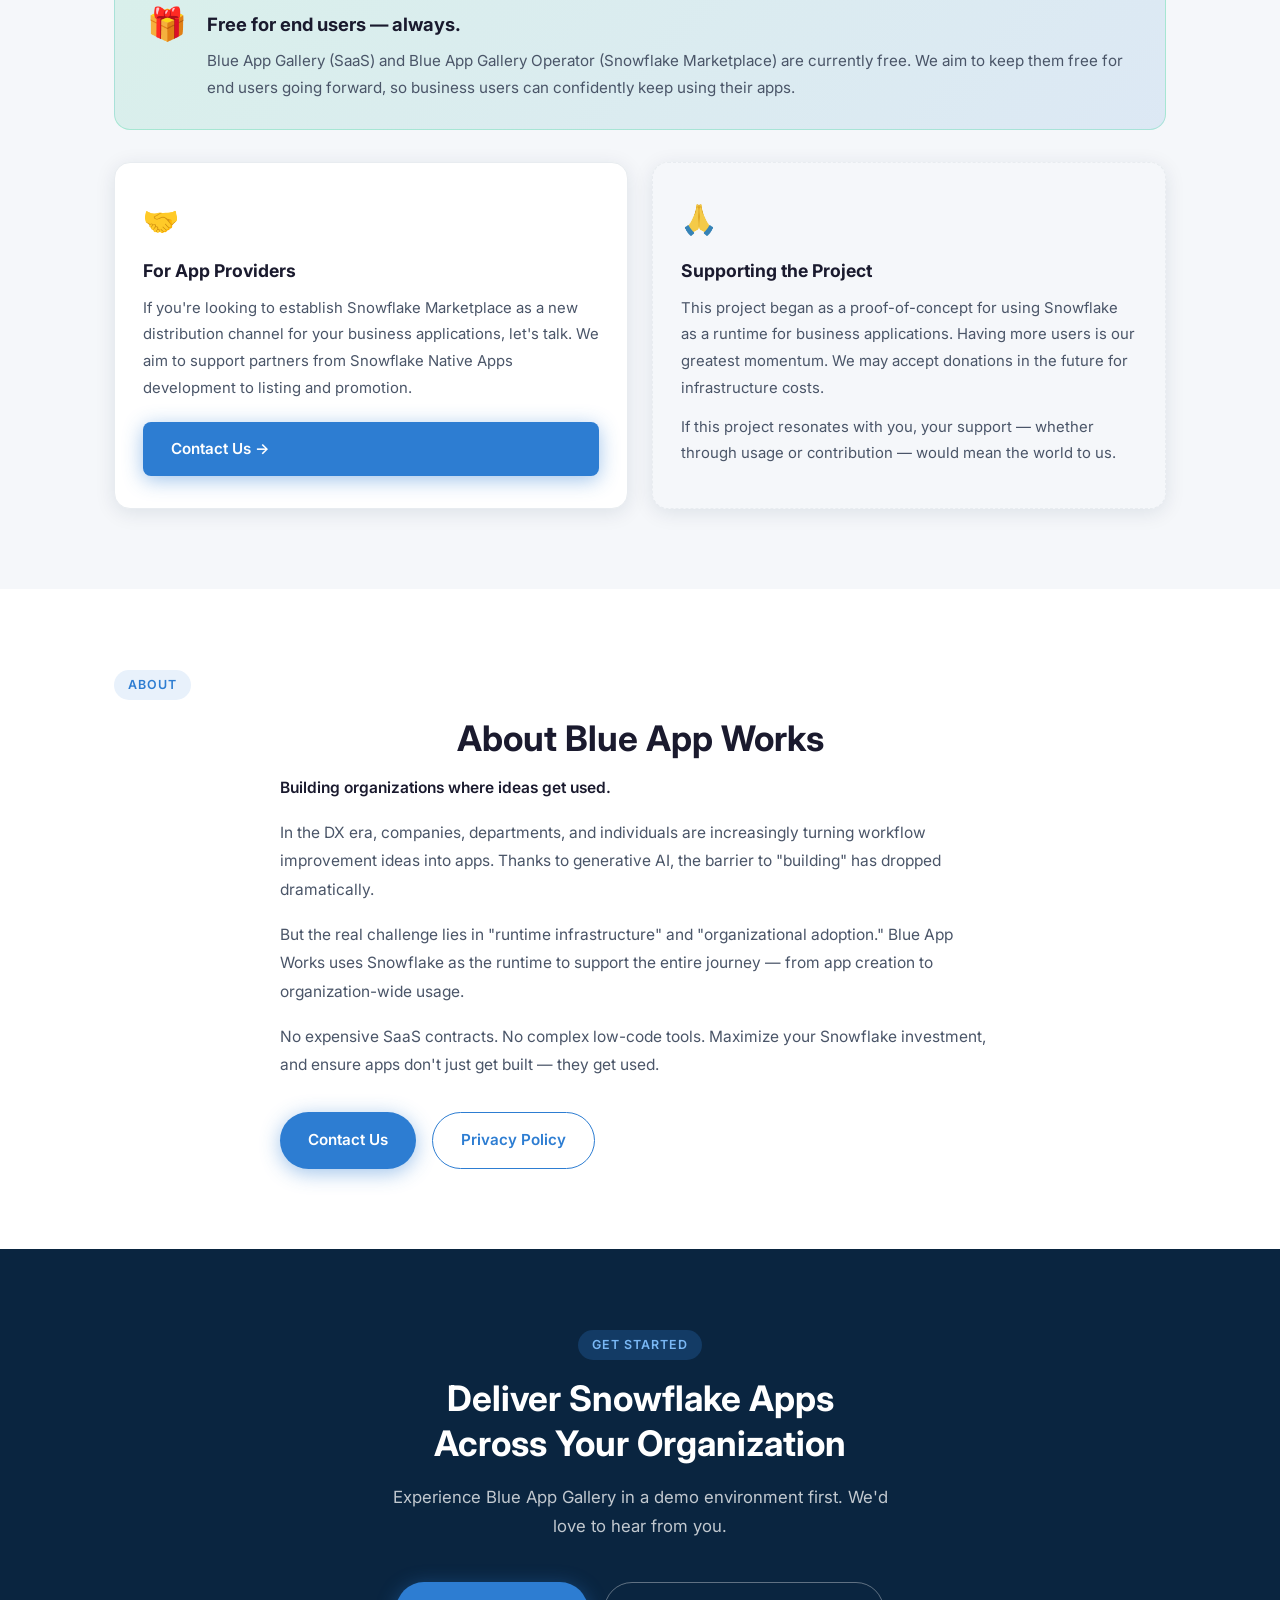
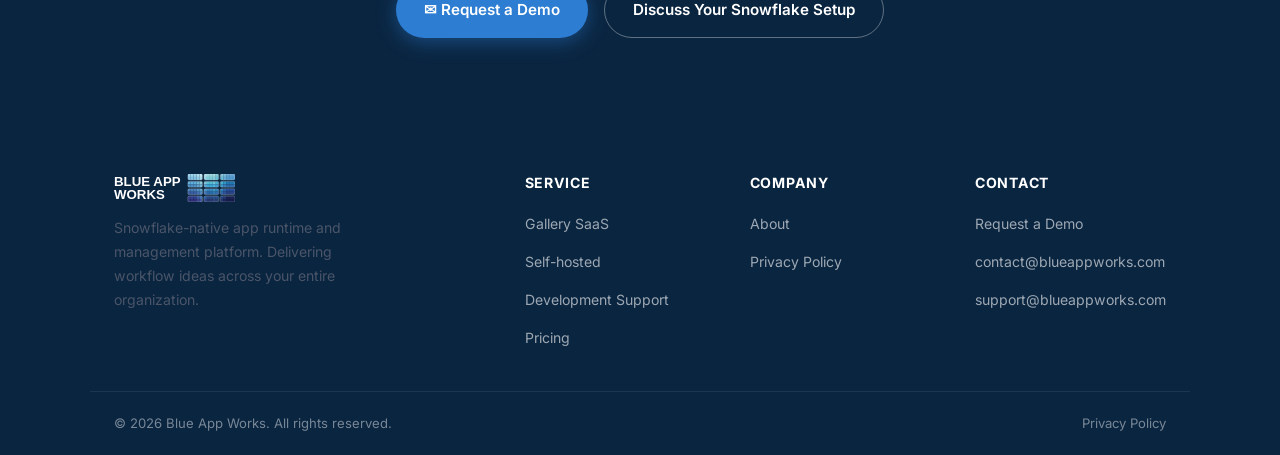
==== commit 25673e2f: "Move How It Works diagram to after 3 steps Co-Authored-By: Claude Opus 4.6 (1M context) <noreply@ant" ====
--- a/index.html
+++ b/index.html
@@ -242,9 +242,6 @@
     <p class="section-sub">
       複雑なインフラ構築は不要。Snowflakeアカウントがあればすぐに始められます。
     </p>
-    <div style="text-align:center;margin-bottom:48px">
-      <img src="images/BAW-works-ja.png" alt="Blue App Works の仕組み" style="max-width:100%;height:auto;border-radius:var(--radius-lg)" />
-    </div>
     <div class="steps">
       <div class="step">
         <div class="step-circle">🛒</div>
@@ -261,6 +258,9 @@
         <h3>STEP 3<br>クリックで起動・組織へ展開</h3>
         <p>利用者はGallery画面でアプリを選んでクリック。権限の複雑さを意識せずアプリを起動・利用。横展開も管理者の操作だけで完了します。</p>
       </div>
+    </div>
+    <div style="text-align:center;margin-top:48px">
+      <img src="images/BAW-works-ja.png" alt="Blue App Works の仕組み" style="max-width:100%;height:auto;border-radius:var(--radius-lg)" />
     </div>
   </div>
 </section>
